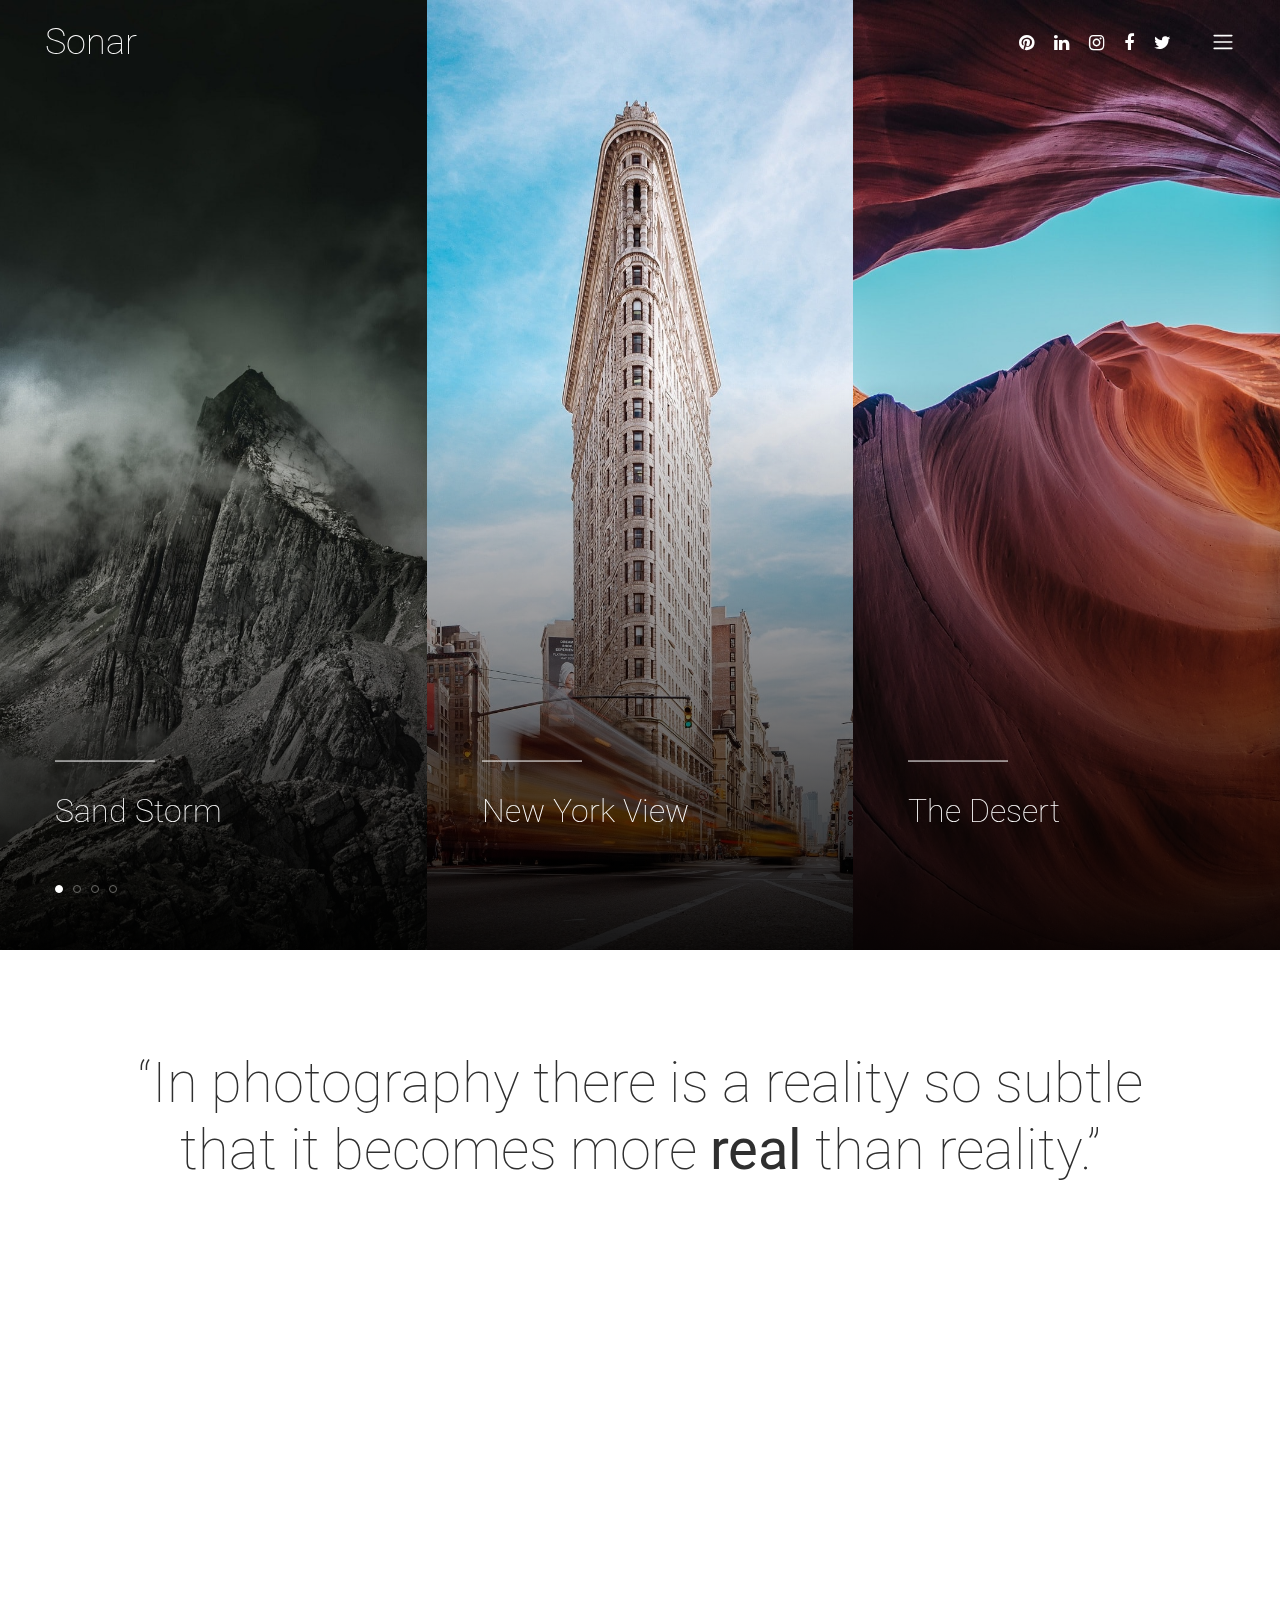
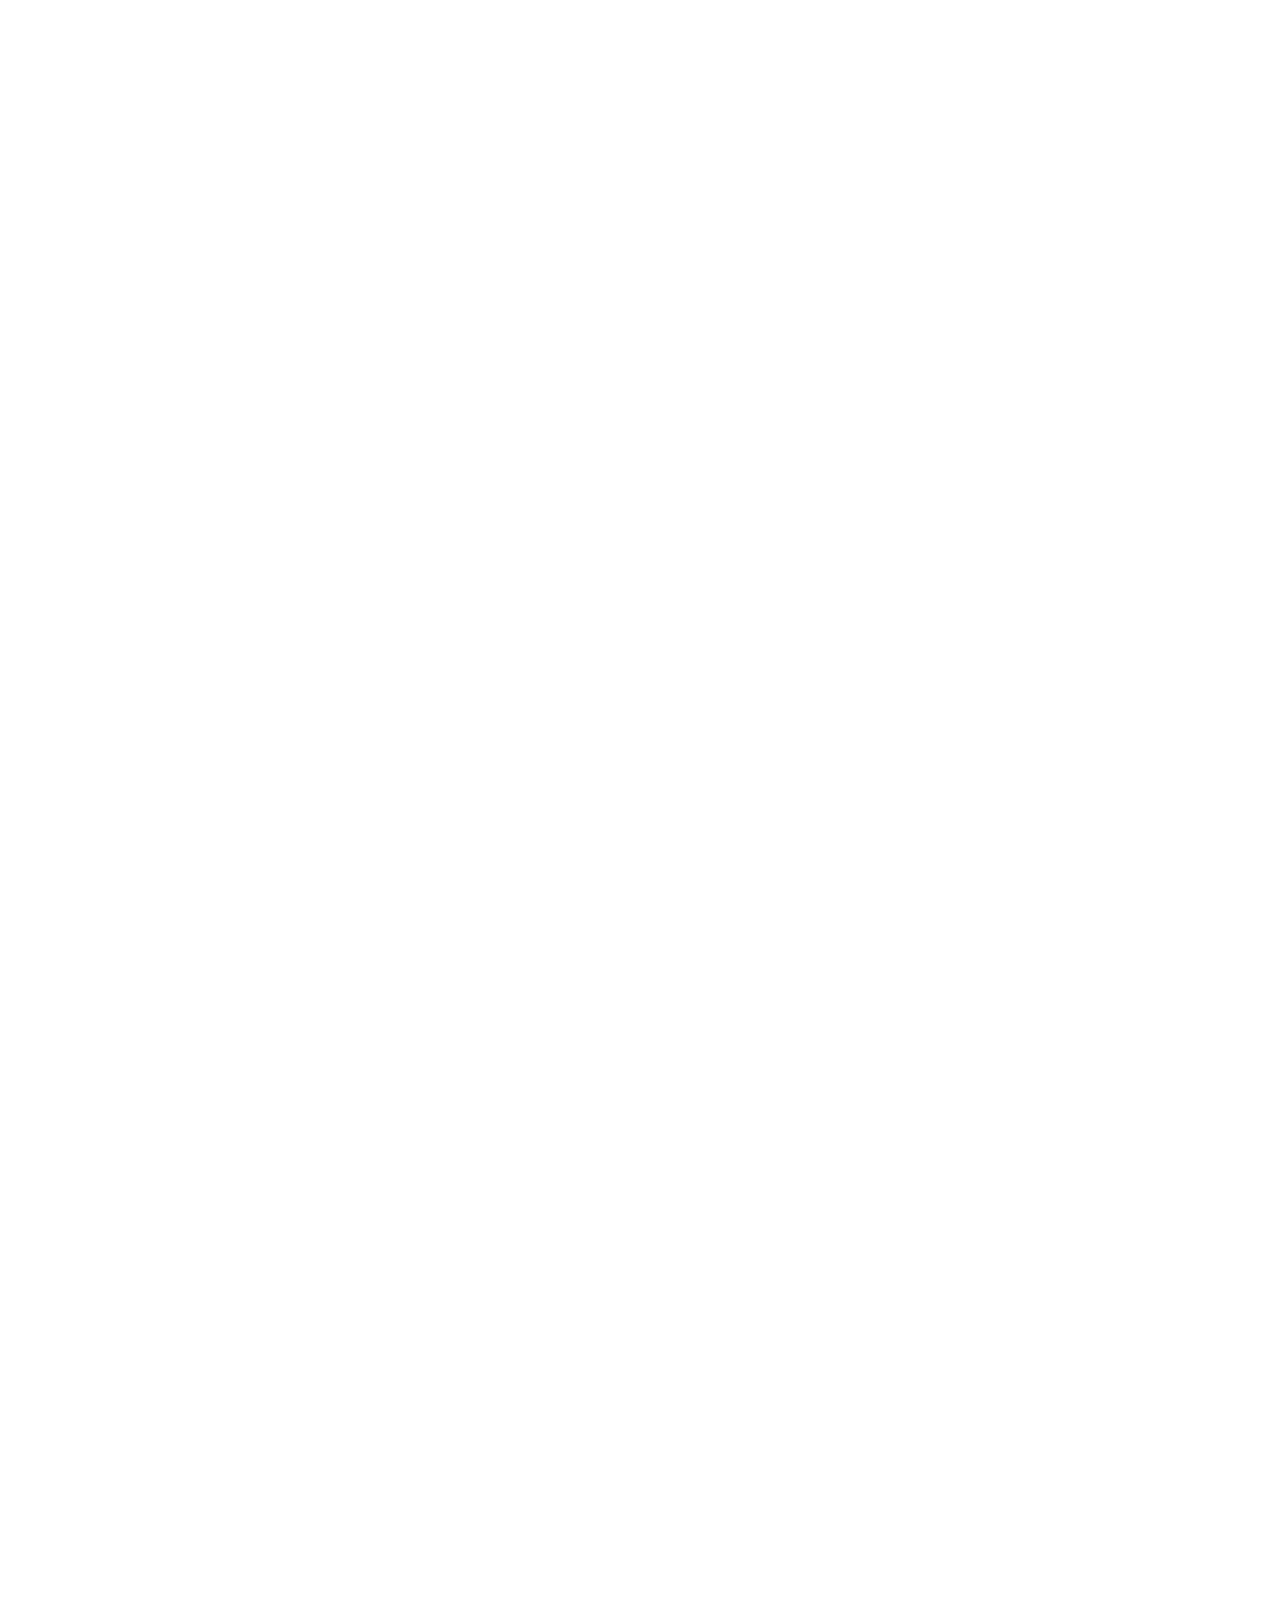
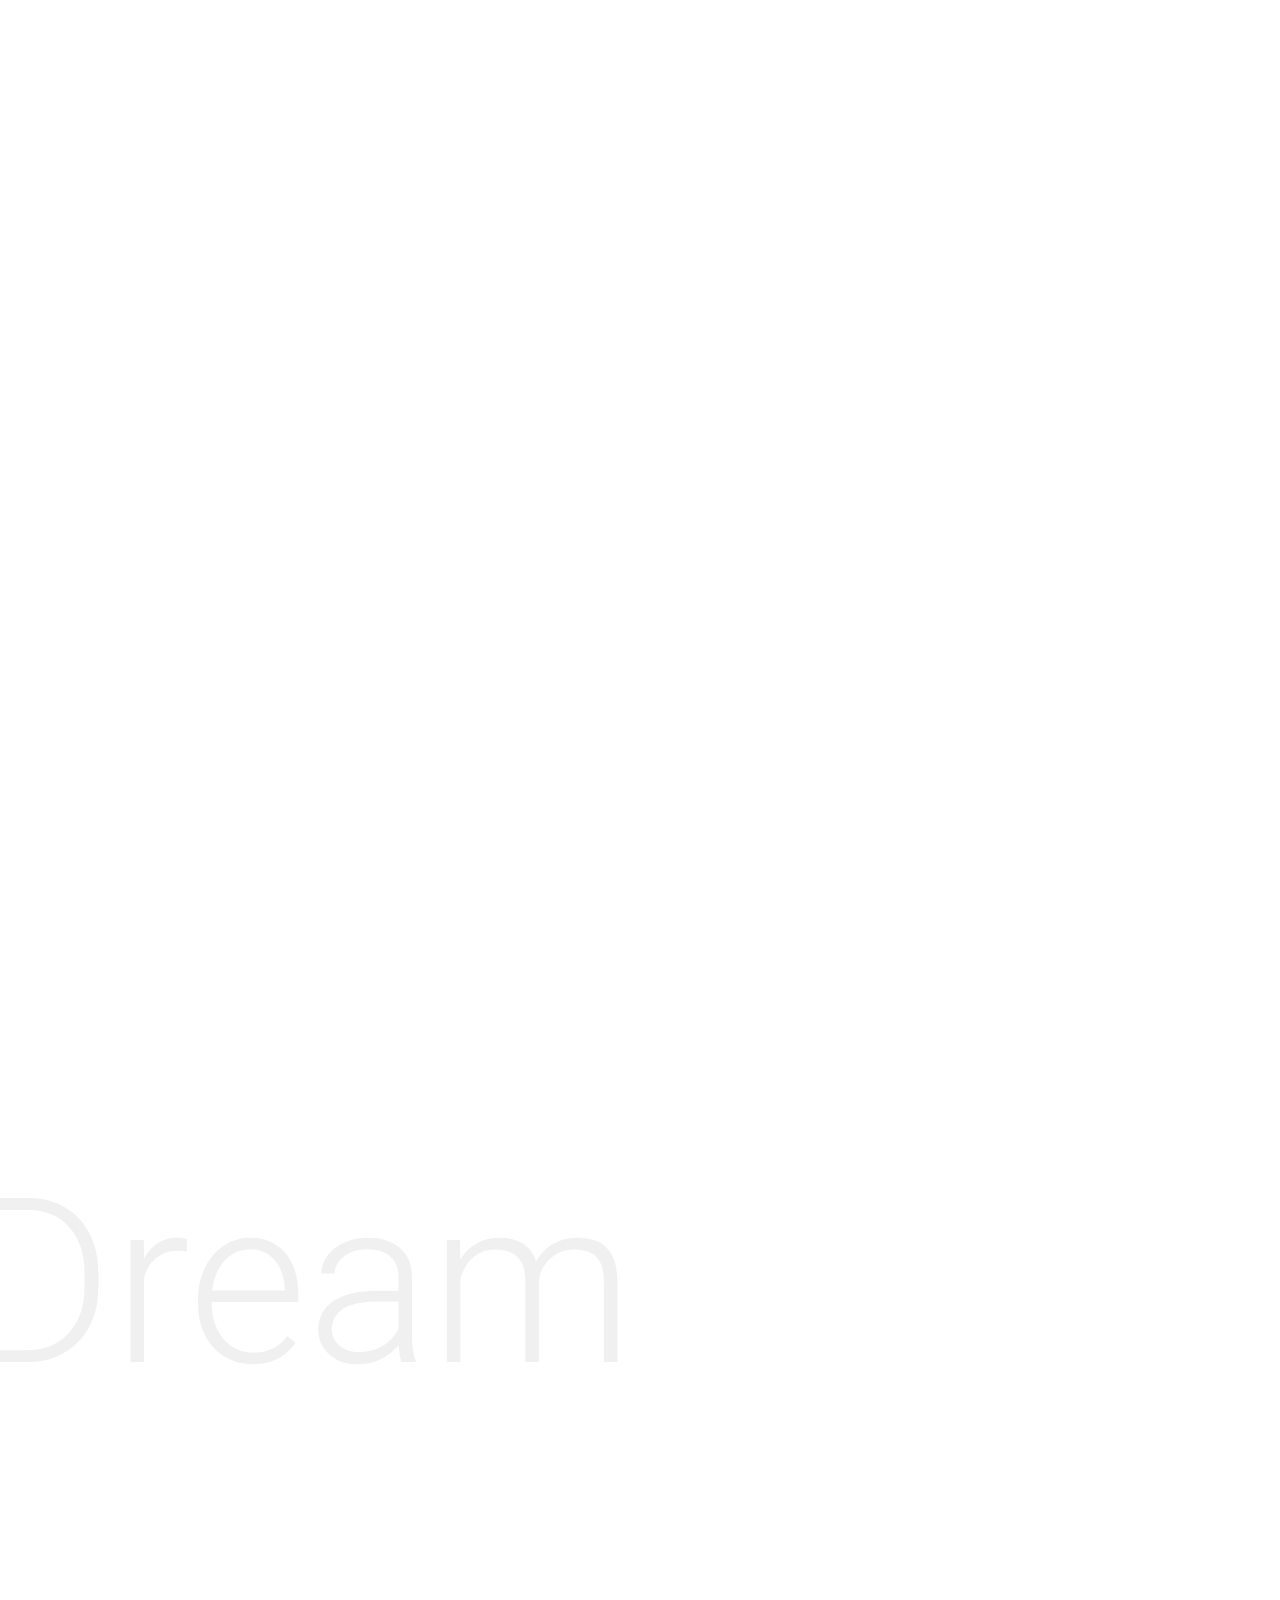
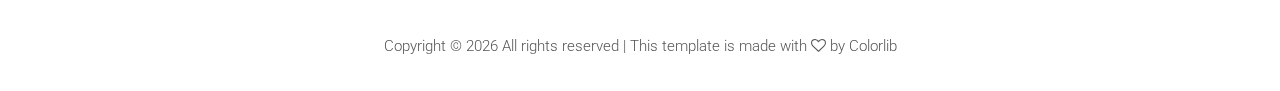
==== index.html @ e748f7b9 "test" ====
<!DOCTYPE html>
<html lang="en">
  <head>
    <meta charset="UTF-8" />
    <meta name="description" content="" />
    <meta http-equiv="X-UA-Compatible" content="IE=edge" />
    <meta
      name="viewport"
      content="width=device-width, initial-scale=1, shrink-to-fit=no"
    />
    <!-- The above 4 meta tags *must* come first in the head; any other head content must come *after* these tags -->

    <!-- Title  -->
    <title>Template</title>

    <!-- Favicon  -->
    <link rel="icon" href="img/core-img/favicon.ico" />

    <!-- Style CSS -->
    <link rel="stylesheet" href="style.css" />
  </head>

  <body>
    <!-- Preloader Start -->
    <div id="preloader">
      <div class="preload-content">
        <div id="sonar-load"></div>
      </div>
    </div>
    <!-- Preloader End -->

    <!-- Grids -->
    <div class="grids d-flex justify-content-between">
      <div class="grid1"></div>
      <div class="grid2"></div>
      <div class="grid3"></div>
      <div class="grid4"></div>
      <div class="grid5"></div>
      <div class="grid6"></div>
      <div class="grid7"></div>
      <div class="grid8"></div>
      <div class="grid9"></div>
    </div>

    <!-- ***** Main Menu Area Start ***** -->
    <div class="mainMenu d-flex align-items-center justify-content-between">
      <!-- Close Icon -->
      <div class="closeIcon">
        <i class="ti-close" aria-hidden="true"></i>
      </div>
      <!-- Logo Area -->
      <div class="logo-area">
        <a href="index.html">Sonar</a>
      </div>
      <!-- Nav -->
      <div class="sonarNav wow fadeInUp" data-wow-delay="1s">
        <nav>
          <ul>
            <li class="nav-item active">
              <a class="nav-link" href="index.html">Home</a>
            </li>
            <li class="nav-item">
              <a class="nav-link" href="about-me.html">About Me</a>
            </li>
            <li class="nav-item">
              <a class="nav-link" href="services.html">Services</a>
            </li>
            <li class="nav-item">
              <a class="nav-link" href="portfolio.html">Portfolio</a>
            </li>
            <li class="nav-item">
              <a class="nav-link" href="blog.html">Blog</a>
            </li>
            <li class="nav-item">
              <a class="nav-link" href="contact.html">Contact</a>
            </li>
            <li class="nav-item">
              <a class="nav-link" href="elements.html">Elements</a>
            </li>
          </ul>
        </nav>
      </div>
      <!-- Copwrite Text -->
      <div class="copywrite-text">
        <p>
          <!-- Link back to Colorlib can't be removed. Template is licensed under CC BY 3.0. -->
          Copyright &copy;
          <script>
            document.write(new Date().getFullYear());
          </script>
          All rights reserved | This template is made with
          <i class="fa fa-heart-o" aria-hidden="true"></i> by
          <a href="https://colorlib.com" target="_blank">Colorlib</a>
          <!-- Link back to Colorlib can't be removed. Template is licensed under CC BY 3.0. -->
        </p>
      </div>
    </div>
    <!-- ***** Main Menu Area End ***** -->

    <!-- ***** Header Area Start ***** -->
    <header class="header-area">
      <div class="container-fluid">
        <div class="row">
          <div class="col-12">
            <div class="menu-area d-flex justify-content-between">
              <!-- Logo Area  -->
              <div class="logo-area">
                <a href="index.html">Sonar</a>
              </div>

              <div class="menu-content-area d-flex align-items-center">
                <!-- Header Social Area -->
                <div class="header-social-area d-flex align-items-center">
                  <a
                    href="#"
                    data-toggle="tooltip"
                    data-placement="bottom"
                    title="Pinterest"
                    ><i class="fa fa-pinterest" aria-hidden="true"></i
                  ></a>
                  <a
                    href="#"
                    data-toggle="tooltip"
                    data-placement="bottom"
                    title="Linkedin"
                    ><i class="fa fa-linkedin" aria-hidden="true"></i
                  ></a>
                  <a
                    href="#"
                    data-toggle="tooltip"
                    data-placement="bottom"
                    title="Instagram"
                    ><i class="fa fa-instagram" aria-hidden="true"></i
                  ></a>
                  <a
                    href="#"
                    data-toggle="tooltip"
                    data-placement="bottom"
                    title="Facebook"
                    ><i class="fa fa-facebook" aria-hidden="true"></i
                  ></a>
                  <a
                    href="#"
                    data-toggle="tooltip"
                    data-placement="bottom"
                    title="Twitter"
                    ><i class="fa fa-twitter" aria-hidden="true"></i
                  ></a>
                </div>
                <!-- Menu Icon -->
                <span class="navbar-toggler-icon" id="menuIcon"></span>
              </div>
            </div>
          </div>
        </div>
      </div>
    </header>
    <!-- ***** Header Area End ***** -->

    <!-- ***** Hero Area Start ***** -->
    <section class="hero-area">
      <div class="hero-slides owl-carousel">
        <!-- Single Hero Slide -->
        <div
          class="single-hero-slide bg-img slide-background-overlay"
          style="background-image: url(img/bg-img/slide1.jpg)"
        >
          <div class="container h-100">
            <div class="row h-100 align-items-end">
              <div class="col-12">
                <div class="hero-slides-content">
                  <div class="line"></div>
                  <h2>Sand Storm</h2>
                  <p>
                    Lorem ipsum dolor sit amet, consectetur adipiscing elit.
                    Praesent vel tortor facilisis, volutpat nulla placerat,
                    tincidunt mi. Nullam vel orci dui. Suspendisse sit amet
                    laoreet neque. Fusce sagittis suscipit sem.
                  </p>
                </div>
              </div>
            </div>
          </div>
        </div>
        <!-- Single Hero Slide -->
        <div
          class="single-hero-slide bg-img slide-background-overlay"
          style="background-image: url(img/bg-img/slide2.jpg)"
        >
          <div class="container h-100">
            <div class="row h-100 align-items-end">
              <div class="col-12">
                <div class="hero-slides-content">
                  <div class="line"></div>
                  <h2>New York View</h2>
                  <p>
                    Lorem ipsum dolor sit amet, consectetur adipiscing elit.
                    Praesent vel tortor facilisis, volutpat nulla placerat,
                    tincidunt mi. Nullam vel orci dui. Suspendisse sit amet
                    laoreet neque. Fusce sagittis suscipit sem.
                  </p>
                </div>
              </div>
            </div>
          </div>
        </div>
        <!-- Single Hero Slide -->
        <div
          class="single-hero-slide bg-img slide-background-overlay"
          style="background-image: url(img/bg-img/slide3.jpg)"
        >
          <div class="container h-100">
            <div class="row h-100 align-items-end">
              <div class="col-12">
                <div class="hero-slides-content">
                  <div class="line"></div>
                  <h2>The Desert</h2>
                  <p>
                    Lorem ipsum dolor sit amet, consectetur adipiscing elit.
                    Praesent vel tortor facilisis, volutpat nulla placerat,
                    tincidunt mi. Nullam vel orci dui. Suspendisse sit amet
                    laoreet neque. Fusce sagittis suscipit sem.
                  </p>
                </div>
              </div>
            </div>
          </div>
        </div>
        <!-- Single Hero Slide -->
        <div
          class="single-hero-slide bg-img slide-background-overlay"
          style="background-image: url(img/bg-img/slide4.jpg)"
        >
          <div class="container h-100">
            <div class="row h-100 align-items-end">
              <div class="col-12">
                <div class="hero-slides-content">
                  <div class="line"></div>
                  <h2>Mountains Hike</h2>
                  <p>
                    Lorem ipsum dolor sit amet, consectetur adipiscing elit.
                    Praesent vel tortor facilisis, volutpat nulla placerat,
                    tincidunt mi. Nullam vel orci dui. Suspendisse sit amet
                    laoreet neque. Fusce sagittis suscipit sem.
                  </p>
                </div>
              </div>
            </div>
          </div>
        </div>
        <!-- Single Hero Slide -->
        <div
          class="single-hero-slide bg-img slide-background-overlay"
          style="background-image: url(img/bg-img/slide1.jpg)"
        >
          <div class="container h-100">
            <div class="row h-100 align-items-end">
              <div class="col-12">
                <div class="hero-slides-content">
                  <div class="line"></div>
                  <h2>Sand Storm</h2>
                  <p>
                    Lorem ipsum dolor sit amet, consectetur adipiscing elit.
                    Praesent vel tortor facilisis, volutpat nulla placerat,
                    tincidunt mi. Nullam vel orci dui. Suspendisse sit amet
                    laoreet neque. Fusce sagittis suscipit sem.
                  </p>
                </div>
              </div>
            </div>
          </div>
        </div>
        <!-- Single Hero Slide -->
        <div
          class="single-hero-slide bg-img slide-background-overlay"
          style="background-image: url(img/bg-img/slide2.jpg)"
        >
          <div class="container h-100">
            <div class="row h-100 align-items-end">
              <div class="col-12">
                <div class="hero-slides-content">
                  <div class="line"></div>
                  <h2>New York View</h2>
                  <p>
                    Lorem ipsum dolor sit amet, consectetur adipiscing elit.
                    Praesent vel tortor facilisis, volutpat nulla placerat,
                    tincidunt mi. Nullam vel orci dui. Suspendisse sit amet
                    laoreet neque. Fusce sagittis suscipit sem.
                  </p>
                </div>
              </div>
            </div>
          </div>
        </div>
        <!-- Single Hero Slide -->
        <div
          class="single-hero-slide bg-img slide-background-overlay"
          style="background-image: url(img/bg-img/slide3.jpg)"
        >
          <div class="container h-100">
            <div class="row h-100 align-items-end">
              <div class="col-12">
                <div class="hero-slides-content">
                  <div class="line"></div>
                  <h2>The Desert</h2>
                  <p>
                    Lorem ipsum dolor sit amet, consectetur adipiscing elit.
                    Praesent vel tortor facilisis, volutpat nulla placerat,
                    tincidunt mi. Nullam vel orci dui. Suspendisse sit amet
                    laoreet neque. Fusce sagittis suscipit sem.
                  </p>
                </div>
              </div>
            </div>
          </div>
        </div>
        <!-- Single Hero Slide -->
        <div
          class="single-hero-slide bg-img slide-background-overlay"
          style="background-image: url(img/bg-img/slide4.jpg)"
        >
          <div class="container h-100">
            <div class="row h-100 align-items-end">
              <div class="col-12">
                <div class="hero-slides-content">
                  <div class="line"></div>
                  <h2>Mountains Hike</h2>
                  <p>
                    Lorem ipsum dolor sit amet, consectetur adipiscing elit.
                    Praesent vel tortor facilisis, volutpat nulla placerat,
                    tincidunt mi. Nullam vel orci dui. Suspendisse sit amet
                    laoreet neque. Fusce sagittis suscipit sem.
                  </p>
                </div>
              </div>
            </div>
          </div>
        </div>
        <!-- Single Hero Slide -->
        <div
          class="single-hero-slide bg-img slide-background-overlay"
          style="background-image: url(img/bg-img/slide1.jpg)"
        >
          <div class="container h-100">
            <div class="row h-100 align-items-end">
              <div class="col-12">
                <div class="hero-slides-content">
                  <div class="line"></div>
                  <h2>Sand Storm</h2>
                  <p>
                    Lorem ipsum dolor sit amet, consectetur adipiscing elit.
                    Praesent vel tortor facilisis, volutpat nulla placerat,
                    tincidunt mi. Nullam vel orci dui. Suspendisse sit amet
                    laoreet neque. Fusce sagittis suscipit sem.
                  </p>
                </div>
              </div>
            </div>
          </div>
        </div>
        <!-- Single Hero Slide -->
        <div
          class="single-hero-slide bg-img slide-background-overlay"
          style="background-image: url(img/bg-img/slide2.jpg)"
        >
          <div class="container h-100">
            <div class="row h-100 align-items-end">
              <div class="col-12">
                <div class="hero-slides-content">
                  <div class="line"></div>
                  <h2>New York View</h2>
                  <p>
                    Lorem ipsum dolor sit amet, consectetur adipiscing elit.
                    Praesent vel tortor facilisis, volutpat nulla placerat,
                    tincidunt mi. Nullam vel orci dui. Suspendisse sit amet
                    laoreet neque. Fusce sagittis suscipit sem.
                  </p>
                </div>
              </div>
            </div>
          </div>
        </div>
        <!-- Single Hero Slide -->
        <div
          class="single-hero-slide bg-img slide-background-overlay"
          style="background-image: url(img/bg-img/slide3.jpg)"
        >
          <div class="container h-100">
            <div class="row h-100 align-items-end">
              <div class="col-12">
                <div class="hero-slides-content">
                  <div class="line"></div>
                  <h2>The Desert</h2>
                  <p>
                    Lorem ipsum dolor sit amet, consectetur adipiscing elit.
                    Praesent vel tortor facilisis, volutpat nulla placerat,
                    tincidunt mi. Nullam vel orci dui. Suspendisse sit amet
                    laoreet neque. Fusce sagittis suscipit sem.
                  </p>
                </div>
              </div>
            </div>
          </div>
        </div>
        <!-- Single Hero Slide -->
        <div
          class="single-hero-slide bg-img slide-background-overlay"
          style="background-image: url(img/bg-img/slide4.jpg)"
        >
          <div class="container h-100">
            <div class="row h-100 align-items-end">
              <div class="col-12">
                <div class="hero-slides-content">
                  <div class="line"></div>
                  <h2>Mountains Hike</h2>
                  <p>
                    Lorem ipsum dolor sit amet, consectetur adipiscing elit.
                    Praesent vel tortor facilisis, volutpat nulla placerat,
                    tincidunt mi. Nullam vel orci dui. Suspendisse sit amet
                    laoreet neque. Fusce sagittis suscipit sem.
                  </p>
                </div>
              </div>
            </div>
          </div>
        </div>
      </div>
    </section>
    <!-- ***** Hero Area End ***** -->

    <!-- ***** Portfolio Area Start ***** -->
    <div class="portfolio-area section-padding-100">
      <div class="container">
        <div class="row">
          <div class="col-12">
            <div class="portfolio-title">
              <h2>
                “In photography there is a reality so subtle that it becomes
                more <span>real</span> than reality.”
              </h2>
            </div>
          </div>
        </div>

        <div class="row justify-content-between">
          <!-- Single Portfoio Area -->
          <div class="col-12 col-md-5">
            <div
              class="single-portfolio-item mt-100 portfolio-item-1 wow fadeIn"
            >
              <div class="backend-content">
                <img class="dots" src="img/core-img/dots.png" alt="" />
                <h2>Reality</h2>
              </div>
              <div class="portfolio-thumb">
                <img src="img/bg-img/p1.png" alt="" />
              </div>
              <div class="portfolio-meta">
                <p class="portfolio-date">Feb 02, 2018</p>
                <h2>Italy in the sunset</h2>
              </div>
            </div>
          </div>
          <!-- Single Portfoio Area -->
          <div class="col-12 col-md-6">
            <div
              class="single-portfolio-item mt-230 portfolio-item-2 wow fadeIn"
            >
              <div class="backend-content">
                <img class="dots" src="img/core-img/dots.png" alt="" />
              </div>
              <div class="portfolio-thumb">
                <img src="img/bg-img/p2.png" alt="" />
              </div>
              <div class="portfolio-meta">
                <p class="portfolio-date">Feb 02, 2018</p>
                <h2>Mountain Landscape</h2>
              </div>
            </div>
          </div>
        </div>

        <div class="row">
          <!-- Single Portfoio Area -->
          <div class="col-12 col-md-10">
            <div
              class="single-portfolio-item mt-100 portfolio-item-3 wow fadeIn"
            >
              <div class="backend-content">
                <img class="dots" src="img/core-img/dots.png" alt="" />
                <h2>Photography</h2>
              </div>
              <div class="portfolio-thumb">
                <img src="img/bg-img/p3.png" alt="" />
              </div>
              <div class="portfolio-meta">
                <p class="portfolio-date">Feb 02, 2018</p>
                <h2>Foggy sunset over the lake</h2>
              </div>
            </div>
          </div>
        </div>

        <div class="row justify-content-end">
          <!-- Single Portfoio Area -->
          <div class="col-12 col-md-6">
            <div class="single-portfolio-item portfolio-item-4 wow fadeIn">
              <div class="backend-content">
                <img class="dots" src="img/core-img/dots.png" alt="" />
              </div>
              <div class="portfolio-thumb">
                <img src="img/bg-img/p2.png" alt="" />
              </div>
              <div class="portfolio-meta">
                <p class="portfolio-date">Feb 02, 2018</p>
                <h2>Clouds on mountain top</h2>
              </div>
            </div>
          </div>
        </div>

        <div class="row">
          <!-- Single Portfoio Area -->
          <div class="col-12 col-md-5">
            <div class="single-portfolio-item portfolio-item-5 wow fadeIn">
              <div class="backend-content">
                <img class="dots" src="img/core-img/dots.png" alt="" />
                <h2>Hope</h2>
              </div>
              <div class="portfolio-thumb">
                <img src="img/bg-img/p5.png" alt="" />
              </div>
              <div class="portfolio-meta">
                <p class="portfolio-date">Feb 02, 2018</p>
                <h2>Over the canion</h2>
              </div>
            </div>
          </div>
        </div>

        <div class="row justify-content-center">
          <!-- Single Portfoio Area -->
          <div class="col-12 col-md-4">
            <div class="single-portfolio-item portfolio-item-6 wow fadeIn">
              <div class="portfolio-thumb">
                <img src="img/bg-img/p6.png" alt="" />
              </div>
              <div class="portfolio-meta">
                <p class="portfolio-date">Feb 02, 2018</p>
                <h2>Mirror lake</h2>
              </div>
            </div>
          </div>
        </div>

        <div class="row justify-content-end">
          <!-- Single Portfoio Area -->
          <div class="col-12 col-md-4">
            <div class="single-portfolio-item portfolio-item-7 wow fadeIn">
              <div class="backend-content">
                <img class="dots" src="img/core-img/dots.png" alt="" />
                <h2>Future</h2>
              </div>
              <div class="portfolio-thumb">
                <img src="img/bg-img/p7.png" alt="" />
              </div>
              <div class="portfolio-meta">
                <p class="portfolio-date">Feb 02, 2018</p>
                <h2>Mirror lake</h2>
              </div>
            </div>
          </div>
        </div>
      </div>
    </div>
    <!-- ***** Portfolio Area End ***** -->

    <!-- ***** Call to Action Area Start ***** -->
    <div class="sonar-call-to-action-area section-padding-0-100">
      <div class="backEnd-content">
        <h2>Dream</h2>
      </div>
      <div class="container">
        <div class="row">
          <div class="col-12">
            <div
              class="call-to-action-content wow fadeInUp"
              data-wow-delay="0.5s"
            >
              <h2>I am an experienced photographer</h2>
              <h5>Let’s talk</h5>
              <a href="#" class="btn sonar-btn mt-100">contact me</a>
            </div>
          </div>
        </div>
      </div>
    </div>
    <!-- ***** Call to Action Area End ***** -->

    <!-- ***** Footer Area Start ***** -->
    <footer class="footer-area">
      <div class="container">
        <div class="row">
          <div class="col-12">
            <!-- Copywrite Text -->
            <div class="copywrite-text">
              <p>
                <!-- Link back to Colorlib can't be removed. Template is licensed under CC BY 3.0. -->
                Copyright &copy;
                <script>
                  document.write(new Date().getFullYear());
                </script>
                All rights reserved | This template is made with
                <i class="fa fa-heart-o" aria-hidden="true"></i> by
                <a href="https://colorlib.com" target="_blank">Colorlib</a>
                <!-- Link back to Colorlib can't be removed. Template is licensed under CC BY 3.0. -->
              </p>
            </div>
          </div>
        </div>
      </div>
    </footer>
    <!-- ***** Footer Area End ***** -->

    <!-- jQuery (Necessary for All JavaScript Plugins) -->
    <script src="js/jquery/jquery-2.2.4.min.js"></script>
    <!-- Popper js -->
    <script src="js/popper.min.js"></script>
    <!-- Bootstrap js -->
    <script src="js/bootstrap.min.js"></script>
    <!-- Plugins js -->
    <script src="js/plugins.js"></script>
    <!-- Active js -->
    <script src="js/active.js"></script>
  </body>
</html>
---- style.css ----
/* [ -- Master Stylesheet -- ] */
/* ----------------------------------------------------------
:: Template Name: Sonar - Photography Template
:: Author: Colorlib
:: Author URL: https://colorlib.com
:: Version: 1.0
:: Created: March 09, 2018
:: Last Updated: March 09, 2018
---------------------------------------------------------- */
/* Variables */
/* mixin */
/* :: Import Fonts */
@import url("https://fonts.googleapis.com/css?family=Roboto:100,300,400,500,700");
/* :: Import All CSS */
@import url(css/bootstrap.min.css);
@import url(css/animate.css);
@import url(css/owl.carousel.css);
@import url(css/magnific-popup.css);
@import url(css/font-awesome.min.css);
@import url(css/themify-icons.css);
/* :: Base CSS */
* {
  margin: 0;
  padding: 0; }

body {
  font-family: "Roboto", sans-serif; }

h1,
h2,
h3,
h4,
h5,
h6 {
  color: #2f2f2f;
  font-weight: 300; }

p {
  color: #565656;
  font-size: 15px;
  line-height: 2;
  font-weight: 100; }

a {
  -webkit-transition-duration: 500ms;
  transition-duration: 500ms;
  text-decoration: none;
  outline: none;
  font-size: 14px;
  font-weight: 700; }
  a:hover, a:focus {
    -webkit-transition-duration: 500ms;
    transition-duration: 500ms;
    text-decoration: none;
    outline: none;
    font-size: 12px;
    font-weight: 400; }

#preloader {
  display: -webkit-box;
  display: -ms-flexbox;
  display: flex;
  -webkit-box-align: center;
  -ms-flex-align: center;
  -ms-grid-row-align: center;
  align-items: center;
  -webkit-box-pack: center;
  -ms-flex-pack: center;
  justify-content: center;
  background-color: #232323;
  position: fixed;
  width: 100%;
  height: 100%;
  z-index: 1000000; }

#sonar-load {
  width: 70px;
  height: 70px;
  border-radius: 50%;
  border: 3px;
  border-style: solid;
  border-color: transparent;
  border-top-color: #f8f5f5;
  -webkit-animation: sonar 2400ms linear infinite;
  animation: sonar 2400ms linear infinite;
  z-index: 999; }
  #sonar-load:before {
    content: "";
    position: absolute;
    top: 7.5px;
    left: 7.5px;
    right: 7.5px;
    bottom: 7.5px;
    border-radius: 50%;
    border: 3px;
    border-style: solid;
    border-color: transparent;
    border-top-color: #f8f5f5;
    -webkit-animation: sonar 2700ms linear infinite;
    animation: sonar 2700ms linear infinite; }
  #sonar-load:after {
    content: "";
    position: absolute;
    top: 20px;
    left: 20px;
    right: 20px;
    bottom: 20px;
    border-radius: 50%;
    border: 3px;
    border-style: solid;
    border-color: transparent;
    border-top-color: #f8f5f5;
    -webkit-animation: sonar 1800ms linear infinite;
    animation: sonar 1800ms linear infinite; }

@-webkit-keyframes sonar {
  0% {
    -webkit-transform: rotate(0deg);
    transform: rotate(0deg); }
  100% {
    -webkit-transform: rotate(360deg);
    transform: rotate(360deg); } }
@keyframes sonar {
  0% {
    -webkit-transform: rotate(0deg);
    transform: rotate(0deg); }
  100% {
    -webkit-transform: rotate(360deg);
    transform: rotate(360deg); } }
ul,
ol {
  margin: 0; }
  ul li,
  ol li {
    list-style: none; }

img {
  height: auto;
  max-width: 100%; }

.sonar-table {
  display: table;
  z-index: 9;
  position: absolute;
  width: 100%;
  height: 100%;
  margin: 0; }

.sonar-table-cell {
  display: table-cell;
  vertical-align: middle; }

.mt-15 {
  margin-top: 15px; }

.mt-30 {
  margin-top: 30px; }

.mt-50 {
  margin-top: 50px; }

.mt-70 {
  margin-top: 70px; }

.mt-100 {
  margin-top: 100px; }

.mb-15 {
  margin-bottom: 15px; }

.mb-30 {
  margin-bottom: 30px; }

.mb-50 {
  margin-bottom: 50px; }

.ml-15 {
  margin-left: 15px; }

.ml-30 {
  margin-left: 30px; }

.mr-15 {
  margin-right: 15px; }

.mr-30 {
  margin-right: 30px; }

.mb-70 {
  margin-bottom: 70px; }

.mb-100 {
  margin-bottom: 100px; }

.mt-230 {
  margin-top: 230px; }
  @media only screen and (max-width: 767px) {
    .mt-230 {
      margin-top: 100px; } }

.bg-img {
  background-position: center center;
  background-size: cover;
  background-repeat: no-repeat; }

.bg-transparent {
  background-color: transparent; }

.font-bold {
  font-weight: 700; }

.font-light {
  font-weight: 300; }

.height-500 {
  height: 500px !important; }

.height-600 {
  height: 600px !important; }

.height-700 {
  height: 700px !important; }

.height-800 {
  height: 800px !important; }

.mfp-wrap {
  z-index: 100000; }

.mfp-image-holder .mfp-close,
.mfp-iframe-holder .mfp-close {
  color: #ffffff;
  right: -30px;
  padding-right: 0;
  width: 30px;
  height: 30px;
  line-height: 25px;
  text-align: center;
  border: 2px solid #ffffff;
  border-radius: 50%;
  top: 10px; }

#scrollUp {
  background-color: #232323;
  border-radius: 50%;
  bottom: 60px;
  right: 60px;
  box-shadow: 0 2px 6px 0 rgba(0, 0, 0, 0.3);
  color: #ffffff;
  font-size: 30px;
  height: 70px;
  text-align: center;
  width: 70px;
  line-height: 66px;
  -webkit-transition-duration: 500ms;
  transition-duration: 500ms; }
  #scrollUp:hover {
    background-color: #192a56; }
  @media only screen and (min-width: 768px) and (max-width: 991px) {
    #scrollUp {
      bottom: 30px;
      right: 30px;
      height: 50px;
      width: 50px;
      line-height: 46px; } }
  @media only screen and (max-width: 767px) {
    #scrollUp {
      bottom: 30px;
      right: 30px;
      height: 50px;
      width: 50px;
      line-height: 46px; } }

.section-padding-100 {
  padding: 100px 0; }

.section-padding-50 {
  padding: 50px 0; }

.section-padding-50-0 {
  padding: 50px 0 0 0; }

.section-padding-100-70 {
  padding: 100px 0 70px; }

.section-padding-100-50 {
  padding: 100px 0 50px; }

.section-padding-100-0 {
  padding: 100px 0 0; }

.section-padding-0-100 {
  padding: 0 0 100px; }

.section-padding-100-20 {
  padding: 100px 0 20px 0; }

.bg-gray {
  background-color: #f8f5f5; }

.nicescroll-rails {
  z-index: 999999 !important; }

.section-heading {
  text-align: center;
  margin-bottom: 80px;
  position: relative;
  z-index: 1; }
  .section-heading .line {
    width: 100px;
    height: 1px;
    background-color: #232323;
    margin-bottom: 30px;
    display: block; }
  .section-heading h2 {
    font-size: 48px;
    margin-bottom: 0;
    font-weight: 100;
    line-height: 1.5; }
    .section-heading h2 span {
      font-weight: 400; }
    @media only screen and (min-width: 768px) and (max-width: 991px) {
      .section-heading h2 {
        font-size: 36px; } }
    @media only screen and (max-width: 767px) {
      .section-heading h2 {
        font-size: 30px; } }

.sonar-btn {
  position: relative;
  z-index: 1;
  min-width: 180px;
  height: 66px;
  border: 1px solid;
  border-color: #2f2f2f;
  text-transform: uppercase;
  color: #2f2f2f;
  font-size: 12px;
  letter-spacing: 1px;
  border-radius: 0;
  line-height: 64px;
  padding: 0;
  background-color: #ffffff; }
  .sonar-btn:hover, .sonar-btn:focus {
    background-color: #2f2f2f;
    font-size: 12px;
    color: #ffffff; }
  .sonar-btn.white-btn {
    border-color: #ffffff;
    color: #ffffff;
    background-color: transparent; }
    .sonar-btn.white-btn:hover, .sonar-btn.white-btn:focus {
      background-color: #ffffff;
      color: #2f2f2f; }
  .sonar-btn.btn-2 {
    background-color: #2f2f2f;
    font-size: 12px;
    color: #ffffff; }
  .sonar-btn.btn-3 {
    background-color: #232323;
    color: #ffffff; }
    .sonar-btn.btn-3::before {
      position: absolute;
      width: 100%;
      height: 100%;
      background-color: transparent;
      border: 1px solid;
      border-color: #232323;
      right: -6px;
      bottom: -6px;
      content: '';
      z-index: -100; }
    .sonar-btn.btn-3:hover, .sonar-btn.btn-3:focus {
      background-color: #232323;
      color: #ffffff; }

.bg-overlay {
  position: relative;
  z-index: 1; }
  .bg-overlay::after {
    position: absolute;
    z-index: -1;
    top: 0;
    left: 0;
    width: 100%;
    height: 100%;
    background-color: #2f2f2f;
    opacity: 0.85;
    content: ''; }

.bg-overlay-black {
  position: relative;
  z-index: 1; }
  .bg-overlay-black::after {
    position: absolute;
    z-index: 1;
    top: 0;
    left: 0;
    width: 100%;
    height: 100%;
    background-color: #000;
    opacity: 0.85;
    content: ''; }

.bg-overlay-white {
  position: relative;
  z-index: 1; }
  .bg-overlay-white::after {
    position: absolute;
    z-index: -2;
    top: 0;
    left: 0;
    width: 100%;
    height: 100%;
    background-color: rgba(230, 241, 255, 0.5);
    content: ''; }

.slide-background-overlay {
  position: relative;
  z-index: 1;
  bottom: 0;
  left: 0;
  width: 100%;
  height: 60%; }
  .slide-background-overlay::after {
    content: '';
    position: absolute;
    height: 60%;
    width: 100%;
    z-index: -1;
    bottom: 0;
    left: 0;
    background: rgba(0, 0, 0, 0.9);
    background: -webkit-linear-gradient(bottom, rgba(0, 0, 0, 0.9) 0%, rgba(0, 0, 0, 0.1) 90%, rgba(0, 0, 0, 0) 100%);
    background: linear-gradient(to top, rgba(0, 0, 0, 0.9) 0%, rgba(0, 0, 0, 0.1) 90%, rgba(0, 0, 0, 0) 100%); }

.grids {
  position: fixed;
  width: 100%;
  height: 100%;
  z-index: -1; }
  .grids div {
    width: 1px;
    height: 100%;
    background-color: #e0e3e4; }
    .grids div:nth-child(5) {
      background-color: #bababa; }
    .grids div:first-child, .grids div:last-child {
      background-color: transparent; }

/* :: Header Area CSS */
.header-area {
  position: fixed;
  z-index: 995;
  top: 0;
  left: 0;
  width: 100%;
  height: auto;
  -webkit-transition-duration: 500ms;
  transition-duration: 500ms;
  background-color: transparent;
  padding: 15px 30px; }
  .header-area .logo-area a {
    color: #ffffff;
    font-size: 36px;
    font-weight: 100; }
    @media only screen and (max-width: 767px) {
      .header-area .logo-area a {
        font-size: 24px; } }
  .header-area .menu-content-area .header-social-area {
    margin-right: 30px; }
    .header-area .menu-content-area .header-social-area a {
      font-size: 18px;
      padding: 0 10px;
      color: #ffffff; }
      @media only screen and (max-width: 767px) {
        .header-area .menu-content-area .header-social-area a {
          padding: 0 5px;
          font-size: 14px; } }
    @media only screen and (max-width: 767px) {
      .header-area .menu-content-area .header-social-area {
        margin-right: 15px; } }
  .header-area.sticky {
    background-color: #232323; }
  @media only screen and (max-width: 767px) {
    .header-area {
      padding: 10px 0; } }

.navbar-toggler-icon {
  background-image: url("data:image/svg+xml;charset=utf8,%3Csvg viewBox='0 0 30 30' xmlns='http://www.w3.org/2000/svg'%3E%3Cpath stroke='rgba(255, 255, 255, 1)' stroke-width='2' stroke-linecap='round' stroke-miterlimit='10' d='M4 7h22M4 15h22M4 23h22'/%3E%3C/svg%3E");
  cursor: pointer; }

.mainMenu {
  position: fixed;
  width: 480px;
  height: 100%;
  top: 0;
  right: -500px;
  background-color: #232323;
  z-index: 99999;
  text-align: center;
  -webkit-box-orient: vertical;
  -webkit-box-direction: normal;
  -ms-flex-direction: column;
  flex-direction: column;
  padding: 50px 15px;
  -webkit-transition-duration: 800ms;
  transition-duration: 800ms;
  box-shadow: 0 0 40px rgba(0, 0, 0, 0.2); }
  .mainMenu .closeIcon {
    position: absolute;
    right: 50px;
    top: 50px;
    z-index: 9;
    color: #ffffff;
    font-size: 20px;
    cursor: pointer;
    -webkit-transition-duration: 750ms;
    transition-duration: 750ms; }
    .mainMenu .closeIcon:hover {
      -webkit-transform: rotate(180deg);
      transform: rotate(180deg); }
    @media only screen and (max-width: 767px) {
      .mainMenu .closeIcon {
        right: 30px;
        top: 30px; } }
  .mainMenu .logo-area a {
    color: #ffffff;
    font-size: 30px;
    display: block;
    font-weight: 100; }
    @media only screen and (max-width: 767px) {
      .mainMenu .logo-area a {
        font-size: 24px; } }
  .mainMenu .copywrite-text p {
    margin-bottom: 0;
    color: #ffffff; }
    @media only screen and (max-width: 767px) {
      .mainMenu .copywrite-text p {
        font-size: 14px; } }
  .mainMenu .copywrite-text a {
    font-weight: 100;
    color: #ffffff; }
    .mainMenu .copywrite-text a:hover, .mainMenu .copywrite-text a:focus {
      font-size: 14px; }
  .mainMenu .nav-link {
    color: #ffffff;
    font-size: 18px;
    position: relative;
    z-index: 1;
    font-weight: 300;
    padding: 12px 15px; }
    @media only screen and (max-width: 767px) {
      .mainMenu .nav-link {
        font-size: 14px;
        padding: 10px; } }
    .mainMenu .nav-link::after {
      content: '';
      bottom: 0;
      width: 30px;
      height: 1px;
      background-color: rgba(255, 255, 255, 0.5);
      left: 50%;
      -webkit-transform: translateX(-50%);
      transform: translateX(-50%);
      position: absolute;
      z-index: 5;
      -webkit-transition-duration: 500ms;
      transition-duration: 500ms; }
    .mainMenu .nav-link:hover::after, .mainMenu .nav-link:focus::after {
      width: 70px;
      background-color: white; }
  @media only screen and (min-width: 992px) and (max-width: 1199px) {
    .mainMenu {
      padding: 30px 15px; } }
  @media only screen and (min-width: 768px) and (max-width: 991px) {
    .mainMenu {
      padding: 30px 15px; } }
  @media only screen and (max-width: 767px) {
    .mainMenu {
      padding: 15px;
      width: 300px; } }

/* :: Menu Open CSS */
.menu-open .mainMenu {
  right: 0; }

/* :: Hero Slides Area CSS */
.hero-slides .single-hero-slide {
  height: 950px;
  position: relative;
  z-index: 1;
  padding: 0 40px 100px;
  -webkit-transition-duration: 800ms;
  transition-duration: 800ms;
  overflow: visible;
  cursor: pointer; }
  .hero-slides .single-hero-slide .hero-slides-content {
    position: relative;
    z-index: 1;
    -webkit-transform: translateY(75%);
    transform: translateY(75%);
    -webkit-transition-duration: 800ms;
    transition-duration: 800ms;
    bottom: 0; }
    .hero-slides .single-hero-slide .hero-slides-content .line {
      width: 100px;
      height: 1px;
      background-color: #ffffff;
      margin-bottom: 30px;
      display: block; }
    .hero-slides .single-hero-slide .hero-slides-content h2 {
      color: #ffffff;
      font-weight: 100; }
    .hero-slides .single-hero-slide .hero-slides-content p {
      color: #ffffff;
      margin-bottom: 0;
      -webkit-transition-duration: 500ms;
      transition-duration: 500ms;
      margin-top: 140px; }
  .hero-slides .single-hero-slide:hover .hero-slides-content {
    -webkit-transform: translateY(0%);
    transform: translateY(0%); }
  .hero-slides .single-hero-slide:hover p {
    margin-top: 40px; }
  @media only screen and (min-width: 992px) and (max-width: 1199px) {
    .hero-slides .single-hero-slide {
      height: 800px; } }
  @media only screen and (min-width: 768px) and (max-width: 991px) {
    .hero-slides .single-hero-slide {
      height: 700px; } }
  @media only screen and (max-width: 767px) {
    .hero-slides .single-hero-slide {
      height: 550px; } }
.hero-slides .owl-dots {
  position: absolute;
  left: 50px;
  bottom: 50px; }
  .hero-slides .owl-dots .owl-dot {
    width: 8px;
    height: 8px;
    border: 1px solid #6a6a67;
    margin: 0 5px;
    border-radius: 50%;
    display: inline-block; }
    .hero-slides .owl-dots .owl-dot.active {
      border: 1px solid #ffffff;
      background-color: #ffffff; }

/* :: Portfolio Area CSS */
.portfolio-area {
  overflow-x: hidden; }
  .portfolio-area .portfolio-title h2 {
    font-size: 56px;
    text-align: center;
    font-weight: 100; }
    .portfolio-area .portfolio-title h2 span {
      font-weight: 400; }
    @media only screen and (min-width: 768px) and (max-width: 991px) {
      .portfolio-area .portfolio-title h2 {
        font-size: 36px; } }
    @media only screen and (max-width: 767px) {
      .portfolio-area .portfolio-title h2 {
        font-size: 30px; } }

.single-portfolio-item {
  position: relative;
  z-index: 1; }
  .single-portfolio-item .backend-content .dots {
    position: absolute;
    z-index: -1;
    top: -100px;
    left: -150px; }
  .single-portfolio-item .backend-content h2 {
    position: absolute;
    font-size: 230px;
    color: #f0f0f0;
    z-index: -10;
    top: -170px;
    right: 40%; }
    @media only screen and (min-width: 992px) and (max-width: 1199px) {
      .single-portfolio-item .backend-content h2 {
        font-size: 170px;
        top: -120px; } }
    @media only screen and (min-width: 768px) and (max-width: 991px) {
      .single-portfolio-item .backend-content h2 {
        font-size: 80px;
        top: -50px; } }
    @media only screen and (max-width: 767px) {
      .single-portfolio-item .backend-content h2 {
        font-size: 80px;
        top: -50px; } }
  .single-portfolio-item .portfolio-meta {
    padding-top: 30px; }
    .single-portfolio-item .portfolio-meta p {
      font-weight: 500;
      font-size: 14px;
      margin-bottom: 5px; }
    .single-portfolio-item .portfolio-meta h2 {
      font-size: 30px; }
      @media only screen and (max-width: 767px) {
        .single-portfolio-item .portfolio-meta h2 {
          font-size: 24px; } }
  .single-portfolio-item.portfolio-item-2 .backend-content .dots {
    position: absolute;
    z-index: -1;
    top: 0;
    left: auto;
    right: -150px; }
  .single-portfolio-item.portfolio-item-3 .backend-content .dots {
    top: 0;
    left: -200px;
    right: auto;
    -webkit-transform: rotate(90deg);
    transform: rotate(90deg); }
  .single-portfolio-item.portfolio-item-3 .backend-content h2 {
    top: -180px;
    left: 30%;
    right: auto; }
    @media only screen and (min-width: 992px) and (max-width: 1199px) {
      .single-portfolio-item.portfolio-item-3 .backend-content h2 {
        top: -130px; } }
    @media only screen and (min-width: 768px) and (max-width: 991px) {
      .single-portfolio-item.portfolio-item-3 .backend-content h2 {
        top: -90px;
        font-size: 100px; } }
    @media only screen and (max-width: 767px) {
      .single-portfolio-item.portfolio-item-3 .backend-content h2 {
        top: -70px; } }
  @media only screen and (max-width: 767px) {
    .single-portfolio-item.portfolio-item-3 {
      margin-bottom: 100px; } }
  .single-portfolio-item.portfolio-item-4 {
    top: -220px; }
    .single-portfolio-item.portfolio-item-4 .backend-content .dots {
      top: auto;
      bottom: -130px;
      left: 70%;
      right: auto;
      -webkit-transform: rotate(90deg);
      transform: rotate(90deg); }
    @media only screen and (max-width: 767px) {
      .single-portfolio-item.portfolio-item-4 {
        top: 0;
        margin-bottom: 100px; } }
  .single-portfolio-item.portfolio-item-5 {
    top: -450px;
    height: 0; }
    @media only screen and (max-width: 767px) {
      .single-portfolio-item.portfolio-item-5 {
        top: 0;
        height: auto;
        margin-bottom: 100px; } }
    @media only screen and (min-width: 768px) and (max-width: 991px) {
      .single-portfolio-item.portfolio-item-5 {
        top: -230px; } }
  .single-portfolio-item.portfolio-item-6 {
    top: 0;
    height: 0; }
    @media only screen and (max-width: 767px) {
      .single-portfolio-item.portfolio-item-6 {
        height: auto;
        margin-bottom: 100px; } }
  .single-portfolio-item.portfolio-item-7 {
    margin-top: 50px; }
    .single-portfolio-item.portfolio-item-7 .backend-content .dots {
      position: absolute;
      z-index: -1;
      top: auto;
      bottom: 0;
      left: auto;
      right: -150px; }
    .single-portfolio-item.portfolio-item-7 .backend-content h2 {
      top: -180px;
      left: 30%;
      right: auto; }
      @media only screen and (min-width: 992px) and (max-width: 1199px) {
        .single-portfolio-item.portfolio-item-7 .backend-content h2 {
          top: -100px; } }
      @media only screen and (max-width: 767px) {
        .single-portfolio-item.portfolio-item-7 .backend-content h2 {
          top: -60px; } }

/* :: Call to Action Area CSS */
.call-to-action-content {
  text-align: center; }
  .call-to-action-content h2 {
    font-weight: 100;
    font-size: 72px;
    margin-bottom: 15px; }
    @media only screen and (min-width: 992px) and (max-width: 1199px) {
      .call-to-action-content h2 {
        font-size: 55px; } }
    @media only screen and (min-width: 768px) and (max-width: 991px) {
      .call-to-action-content h2 {
        font-size: 36px; } }
    @media only screen and (max-width: 767px) {
      .call-to-action-content h2 {
        font-size: 30px; } }
  .call-to-action-content h5 {
    font-size: 48px;
    margin-bottom: 0; }
    @media only screen and (min-width: 768px) and (max-width: 991px) {
      .call-to-action-content h5 {
        font-size: 30px; } }
    @media only screen and (max-width: 767px) {
      .call-to-action-content h5 {
        font-size: 24px; } }

.sonar-call-to-action-area {
  position: relative;
  z-index: 1;
  overflow: hidden; }
  .sonar-call-to-action-area .backEnd-content h2 {
    position: absolute;
    font-size: 230px;
    color: #f0f0f0;
    z-index: -1;
    top: -30px;
    left: -3%; }
    @media only screen and (min-width: 992px) and (max-width: 1199px) {
      .sonar-call-to-action-area .backEnd-content h2 {
        font-size: 170px;
        top: 0; } }
    @media only screen and (min-width: 768px) and (max-width: 991px) {
      .sonar-call-to-action-area .backEnd-content h2 {
        font-size: 150px;
        top: 0; } }
    @media only screen and (max-width: 767px) {
      .sonar-call-to-action-area .backEnd-content h2 {
        font-size: 100px; } }

/* :: Footer CSS */
.footer-area {
  position: relative;
  z-index: 1;
  overflow: hidden; }
  .footer-area .copywrite-text {
    padding: 30px;
    text-align: center; }
    .footer-area .copywrite-text p {
      font-weight: 300;
      margin-bottom: 0; }
    .footer-area .copywrite-text a {
      color: #565656;
      font-weight: 300;
      font-size: 15px; }
      .footer-area .copywrite-text a:hover, .footer-area .copywrite-text a:focus {
        font-size: 15px; }
  .footer-area .backEnd-content .dots {
    position: absolute;
    right: -50px;
    top: 0;
    z-index: -1; }
  .footer-area .backEnd-content h2 {
    position: absolute;
    font-size: 230px;
    color: #f0f0f0;
    z-index: -1;
    top: -50px;
    left: -50px; }
    @media only screen and (min-width: 992px) and (max-width: 1199px) {
      .footer-area .backEnd-content h2 {
        font-size: 170px; } }
    @media only screen and (min-width: 768px) and (max-width: 991px) {
      .footer-area .backEnd-content h2 {
        font-size: 120px;
        top: 0; } }
    @media only screen and (max-width: 767px) {
      .footer-area .backEnd-content h2 {
        font-size: 80px;
        top: 0;
        left: -30px; } }

/* :: Hero Area CSS */
.hero-area {
  background-color: #232323;
  position: relative;
  z-index: 1;
  overflow: hidden;
  -ms-flex-wrap: wrap;
  flex-wrap: wrap; }
  .hero-area .backEnd-content .dots {
    position: absolute;
    right: -200px;
    top: 50%;
    z-index: -2;
    opacity: 0.1;
    -webkit-transform: translateY(-50%);
    transform: translateY(-50%); }
  .hero-area .hero-thumbnail,
  .hero-area .hero-content {
    -webkit-box-flex: 0;
    -ms-flex: 0 0 50%;
    flex: 0 0 50%;
    min-width: 50%;
    position: relative;
    z-index: 1; }
    @media only screen and (max-width: 767px) {
      .hero-area .hero-thumbnail,
      .hero-area .hero-content {
        -webkit-box-flex: 0;
        -ms-flex: 0 0 100%;
        flex: 0 0 100%;
        min-width: 100%; } }
  .hero-area .hero-content {
    height: 880px;
    padding: 100px 0; }
    .hero-area .hero-content .line {
      width: 100px;
      height: 1px;
      background-color: #ffffff;
      margin-bottom: 30px;
      display: block; }
    .hero-area .hero-content h2 {
      color: #ffffff;
      font-size: 48px;
      margin-bottom: 25px; }
      @media only screen and (min-width: 992px) and (max-width: 1199px) {
        .hero-area .hero-content h2 {
          font-size: 40px; } }
      @media only screen and (min-width: 768px) and (max-width: 991px) {
        .hero-area .hero-content h2 {
          font-size: 30px; } }
      @media only screen and (max-width: 767px) {
        .hero-area .hero-content h2 {
          font-size: 30px; } }
    .hero-area .hero-content p {
      color: #ffffff;
      margin-bottom: 30px; }
    .hero-area .hero-content.aboutUs {
      height: 1100px; }
      @media only screen and (max-width: 767px) {
        .hero-area .hero-content.aboutUs {
          height: auto; } }
    @media only screen and (max-width: 767px) {
      .hero-area .hero-content {
        height: auto; } }
  .hero-area .hero-thumbnail.aboutUs::before {
    position: absolute;
    width: 100%;
    height: 100px;
    bottom: 0;
    left: 0;
    background-color: #ffffff;
    content: '';
    z-index: 1; }
    @media only screen and (max-width: 767px) {
      .hero-area .hero-thumbnail.aboutUs::before {
        display: none; } }
  @media only screen and (max-width: 767px) {
    .hero-area .hero-thumbnail {
      height: 400px; } }

/* :: Service Area CSS */
.single-services-area {
  position: relative;
  z-index: 1;
  margin-bottom: 50px; }
  .single-services-area img {
    margin-bottom: 20px; }
  .single-services-area h4 {
    font-size: 28px;
    margin-bottom: 40px; }
  .single-services-area p {
    margin-bottom: 0; }

/* :: Testimonials Area CSS */
.sonar-testimonials-area {
  position: relative;
  z-index: 1;
  padding: 70px 0;
  margin: 0 50px; }
  .sonar-testimonials-area::before {
    position: absolute;
    width: 20%;
    height: 100%;
    left: 0;
    top: 0;
    background-color: #ffffff;
    content: ''; }
  .sonar-testimonials-area .testimonial-content {
    padding: 100px 80px 100px 200px;
    position: relative;
    z-index: 1;
    left: -15px;
    box-shadow: -10px 10px 40px rgba(0, 0, 0, 0.15); }
    @media only screen and (min-width: 992px) and (max-width: 1199px) {
      .sonar-testimonials-area .testimonial-content {
        padding: 100px 80px 100px 130px; } }
    @media only screen and (max-width: 767px) {
      .sonar-testimonials-area .testimonial-content {
        padding: 50px 15px 50px 15px; } }
  .sonar-testimonials-area .single-tes-slide p {
    margin-bottom: 40px;
    font-style: italic; }
  .sonar-testimonials-area .single-tes-slide h6 {
    margin-bottom: 0;
    font-style: italic; }
  .sonar-testimonials-area .owl-dots {
    position: absolute;
    top: 0;
    left: -100px;
    z-index: 10;
    -webkit-transform: translateY(-50%);
    transform: translateY(-50%); }
    .sonar-testimonials-area .owl-dots .owl-dot {
      width: 8px;
      height: 8px;
      border: 1px solid #6a6a67;
      border-radius: 50%;
      margin: 8px 0;
      display: block; }
      .sonar-testimonials-area .owl-dots .owl-dot.active {
        border-color: #232323;
        background-color: #232323; }
    @media only screen and (min-width: 992px) and (max-width: 1199px) {
      .sonar-testimonials-area .owl-dots {
        top: 20%; } }
    @media only screen and (min-width: 768px) and (max-width: 991px) {
      .sonar-testimonials-area .owl-dots {
        top: 30%; } }
    @media only screen and (max-width: 767px) {
      .sonar-testimonials-area .owl-dots {
        display: none; } }
  @media only screen and (max-width: 767px) {
    .sonar-testimonials-area {
      margin: 0 15px; } }

/* :: Portfolio Area CSS */
.sonar-projects-area {
  position: relative;
  z-index: 1;
  padding: 100px 35px 50px; }
  .sonar-projects-area .single_gallery_item {
    position: relative;
    z-index: 1;
    margin-bottom: 50px; }
    .sonar-projects-area .single_gallery_item .gallery-content {
      padding-top: 30px; }
      .sonar-projects-area .single_gallery_item .gallery-content h4 {
        margin-bottom: 10px; }
        @media only screen and (max-width: 767px) {
          .sonar-projects-area .single_gallery_item .gallery-content h4 {
            font-size: 20px; } }
      .sonar-projects-area .single_gallery_item .gallery-content p {
        margin-bottom: 0; }

.sonar-portfolio-menu {
  position: absolute;
  bottom: 40px;
  right: 0;
  width: 50%;
  z-index: 100; }
  .sonar-portfolio-menu .btn {
    padding: 5px 0;
    border: none;
    border-bottom: 2px solid;
    border-color: transparent;
    background-color: transparent;
    color: #ffffff;
    border-radius: 0;
    margin: 0 20px; }
    .sonar-portfolio-menu .btn.active {
      border-color: #ffffff; }
    .sonar-portfolio-menu .btn:hover, .sonar-portfolio-menu .btn:focus {
      box-shadow: none; }
    @media only screen and (min-width: 992px) and (max-width: 1199px) {
      .sonar-portfolio-menu .btn {
        margin: 0 10px; } }
    @media only screen and (min-width: 768px) and (max-width: 991px) {
      .sonar-portfolio-menu .btn {
        margin: 0 5px;
        font-size: 14px; } }
    @media only screen and (max-width: 767px) {
      .sonar-portfolio-menu .btn {
        margin: 0 5px;
        font-size: 14px; } }
  @media only screen and (max-width: 767px) {
    .sonar-portfolio-menu {
      width: 100%;
      bottom: 20px; } }

/* :: Blog Area CSS */
.sonar-blog-area,
.sonar-contact-area {
  position: relative;
  z-index: 1;
  overflow: hidden; }
  .sonar-blog-area .backEnd-content .dots,
  .sonar-contact-area .backEnd-content .dots {
    position: absolute;
    top: -50px;
    right: -200px; }

.single-blog-area {
  position: relative;
  z-index: 1; }
  .single-blog-area .blog-post-thumbnail {
    position: relative;
    z-index: 1; }
    .single-blog-area .blog-post-thumbnail .post-date a {
      position: absolute;
      width: 45px;
      height: auto;
      padding: 15px 10px;
      background-color: #000;
      top: -20px;
      left: 25px;
      font-weight: 100;
      color: #ffffff;
      text-align: center;
      line-height: 2;
      font-size: 15px; }
      .single-blog-area .blog-post-thumbnail .post-date a:hover, .single-blog-area .blog-post-thumbnail .post-date a:focus {
        font-weight: 100;
        font-size: 15px; }
  .single-blog-area .post-content {
    padding-top: 60px; }
    .single-blog-area .post-content .headline {
      font-size: 28px;
      margin-bottom: 5px;
      font-weight: 300;
      color: #2f2f2f; }
      .single-blog-area .post-content .headline:hover, .single-blog-area .post-content .headline:focus {
        font-weight: 300; }
    .single-blog-area .post-content .post-meta {
      margin-bottom: 50px; }
      .single-blog-area .post-content .post-meta a {
        font-size: 12px;
        font-weight: 500;
        color: #2f2f2f; }
        .single-blog-area .post-content .post-meta a:hover, .single-blog-area .post-content .post-meta a:focus {
          font-size: 12px;
          font-weight: 500; }
    .single-blog-area .post-content p {
      margin-bottom: 0; }

.search-widget-area form {
  position: relative;
  z-index: 1; }
  .search-widget-area form input {
    width: 100%;
    height: 42px;
    font-size: 12px;
    font-style: italic;
    border: none;
    border-radius: 0;
    border-bottom: 2px solid #f3f4fa;
    padding: 0 15px;
    background-color: transparent; }
  .search-widget-area form button {
    width: 50px;
    height: 42px;
    background-color: #232323;
    color: #ffffff;
    font-size: 16px;
    border: none;
    position: absolute;
    top: 0;
    right: 0;
    z-index: 10; }

.sonar-catagories-widget-area h6 {
  margin-bottom: 15px; }
.sonar-catagories-widget-area .catagories-menu li a {
  padding: 10px 0 10px 40px;
  font-size: 12px;
  font-weight: 300;
  color: #565656;
  display: block; }

.latest-news-widget-area h6 {
  margin-bottom: 25px; }
.latest-news-widget-area .widget-single-blog-post {
  margin-bottom: 30px; }
  .latest-news-widget-area .widget-single-blog-post .widget-post-content a {
    font-size: 15px;
    color: #2f2f2f;
    margin-bottom: 5px;
    font-weight: 300; }
    .latest-news-widget-area .widget-single-blog-post .widget-post-content a:hover, .latest-news-widget-area .widget-single-blog-post .widget-post-content a:focus {
      font-size: 15px;
      font-weight: 300; }
  .latest-news-widget-area .widget-single-blog-post .widget-post-content p {
    font-size: 12px;
    margin-bottom: 0; }

/* :: Contact Area CSS */
.contact-form h2 {
  font-size: 72px;
  margin-bottom: 15px;
  font-weight: 100; }
  @media only screen and (min-width: 992px) and (max-width: 1199px) {
    .contact-form h2 {
      font-size: 55px; } }
  @media only screen and (min-width: 768px) and (max-width: 991px) {
    .contact-form h2 {
      font-size: 36px; } }
  @media only screen and (max-width: 767px) {
    .contact-form h2 {
      font-size: 30px; } }
.contact-form h4 {
  font-size: 48px;
  margin-bottom: 80px; }
  @media only screen and (min-width: 768px) and (max-width: 991px) {
    .contact-form h4 {
      font-size: 30px; } }
  @media only screen and (max-width: 767px) {
    .contact-form h4 {
      font-size: 24px; } }
.contact-form .form-group {
  margin-bottom: 30px; }
.contact-form .form-control {
  width: 100%;
  height: 60px;
  padding: 0 15px;
  border: none;
  border-bottom: 1px solid;
  border-color: #c0c0c0;
  border-radius: 0;
  font-size: 12px;
  font-style: italic;
  color: #2f2f2f;
  background-color: transparent; }
  .contact-form .form-control:focus, .contact-form .form-control:hover {
    box-shadow: none; }
.contact-form textarea {
  margin-bottom: 50px; }
  .contact-form textarea.form-control {
    height: 220px;
    padding: 15px; }

.map-area {
  position: relative;
  z-index: 1;
  margin: 0 50px; }
  .map-area #googleMap {
    width: 100%;
    height: 540px; }
    @media only screen and (max-width: 767px) {
      .map-area #googleMap {
        height: 400px; } }
  @media only screen and (max-width: 767px) {
    .map-area {
      margin: 0 20px; } }

/* :: About Area CSS */
.sonar-about-us-area {
  position: relative;
  z-index: 1;
  padding: 120px 0;
  overflow: hidden; }
  .sonar-about-us-area::after {
    content: "";
    width: 50%;
    height: 100%;
    top: 0;
    left: 0;
    background-color: #ffffff;
    position: absolute;
    z-index: -5; }
  .sonar-about-us-area.second-part {
    position: relative;
    padding: 120px 0; }
    .sonar-about-us-area.second-part::after {
      content: "";
      width: 50%;
      height: 100%;
      top: 0;
      left: auto;
      right: 0;
      background-color: #ffffff;
      position: absolute;
      z-index: -5; }
  .sonar-about-us-area .about-us-content {
    padding: 15px 100px 100px;
    margin-left: 100px; }
    @media only screen and (min-width: 992px) and (max-width: 1199px) {
      .sonar-about-us-area .about-us-content {
        padding: 15px 30px 100px;
        margin-left: 50px; } }
    @media only screen and (min-width: 768px) and (max-width: 991px) {
      .sonar-about-us-area .about-us-content {
        margin-left: 0; } }
    @media only screen and (max-width: 767px) {
      .sonar-about-us-area .about-us-content {
        margin-left: 0;
        padding: 15px 20px 100px; } }
  .sonar-about-us-area .backEnd-content h2 {
    position: absolute;
    font-size: 230px;
    color: #f0f0f0;
    z-index: -1;
    top: -130px;
    left: -10%; }
    @media only screen and (min-width: 992px) and (max-width: 1199px) {
      .sonar-about-us-area .backEnd-content h2 {
        font-size: 170px;
        top: -90px; } }
    @media only screen and (min-width: 768px) and (max-width: 991px) {
      .sonar-about-us-area .backEnd-content h2 {
        font-size: 100px;
        top: -30px;
        left: -5%; } }
    @media only screen and (max-width: 767px) {
      .sonar-about-us-area .backEnd-content h2 {
        font-size: 60px;
        top: 0; } }
  .sonar-about-us-area.second-part {
    overflow: hidden; }
    .sonar-about-us-area.second-part .about-us-content {
      padding: 100px;
      margin-left: 0;
      margin-right: 100px; }
      @media only screen and (min-width: 992px) and (max-width: 1199px) {
        .sonar-about-us-area.second-part .about-us-content {
          margin-right: 0; } }
      @media only screen and (min-width: 768px) and (max-width: 991px) {
        .sonar-about-us-area.second-part .about-us-content {
          margin-right: 0; } }
      @media only screen and (max-width: 767px) {
        .sonar-about-us-area.second-part .about-us-content {
          margin-right: 0;
          padding: 100px 20px 70px; } }
    .sonar-about-us-area.second-part .backEnd-content h2 {
      top: -100px;
      left: auto;
      right: -50px; }
      @media only screen and (min-width: 768px) and (max-width: 991px) {
        .sonar-about-us-area.second-part .backEnd-content h2 {
          font-size: 100px;
          top: 0;
          left: auto;
          right: 0; } }

/* :: Shortcode Area CSS */
.elements-title h2 {
  text-transform: capitalize;
  font-size: 48px;
  margin-bottom: 100px; }
  @media only screen and (min-width: 768px) and (max-width: 991px) {
    .elements-title h2 {
      font-size: 30px; } }
  @media only screen and (max-width: 767px) {
    .elements-title h2 {
      font-size: 28px; } }

/* Accordians */
.single-accordion.panel {
  background-color: #ffffff;
  border: 0 solid transparent;
  border-radius: 4px;
  box-shadow: 0 0 0 transparent;
  margin-bottom: 15px; }
.single-accordion:last-of-type {
  margin-bottom: 0; }
.single-accordion h6 {
  margin-bottom: 0;
  text-transform: uppercase; }
  .single-accordion h6 a {
    background-color: #1d1d1d;
    border-radius: 0;
    color: #ffffff;
    display: block;
    margin: 0;
    padding: 20px 60px 20px 20px;
    position: relative;
    font-size: 14px;
    text-transform: capitalize;
    font-weight: 500; }
    .single-accordion h6 a span {
      font-size: 10px;
      position: absolute;
      right: 20px;
      text-align: center;
      top: 24px; }
      .single-accordion h6 a span.accor-open {
        opacity: 0;
        -ms-filter: "progid:DXImageTransform.Microsoft.Alpha(Opacity=0)";
        filter: alpha(opacity=0); }
    .single-accordion h6 a.collapsed {
      background-color: #2f2f2f;
      color: #ffffff; }
      .single-accordion h6 a.collapsed span.accor-close {
        opacity: 0;
        -ms-filter: "progid:DXImageTransform.Microsoft.Alpha(Opacity=0)";
        filter: alpha(opacity=0); }
      .single-accordion h6 a.collapsed span.accor-open {
        opacity: 1;
        -ms-filter: "progid:DXImageTransform.Microsoft.Alpha(Opacity=100)";
        filter: alpha(opacity=100); }
.single-accordion .accordion-content {
  border-top: 0 solid transparent;
  box-shadow: none; }
  .single-accordion .accordion-content p {
    padding: 20px 15px 5px;
    margin-bottom: 0; }

/* Cool Facts CSS */
.single-cool-fact-area {
  text-align: center; }
  .single-cool-fact-area i {
    font-size: 100px;
    color: #2f2f2f;
    margin-bottom: 30px;
    display: block; }
  .single-cool-fact-area img {
    margin-bottom: 30px; }
  .single-cool-fact-area h2 {
    font-size: 48px;
    margin-bottom: 5px; }
  .single-cool-fact-area p {
    margin-bottom: 0; }

/* Barfiller */
.single_progress_bar {
  margin-bottom: 20px; }
  .single_progress_bar:last-of-type {
    margin-bottom: 0; }
  .single_progress_bar p {
    margin-bottom: 0; }
  .single_progress_bar .barfiller {
    background-color: #e0e0e0;
    border: none;
    border-radius: 0;
    box-shadow: none;
    height: 2px;
    margin-bottom: 5px;
    position: relative;
    width: 100%; }
    .single_progress_bar .barfiller .fill {
      display: block;
      position: relative;
      width: 0px;
      height: 100%;
      background-color: #1d1d1d;
      z-index: 1; }
    .single_progress_bar .barfiller .tip {
      margin-top: 10px;
      font-size: 14px;
      left: 0px;
      position: absolute;
      z-index: 2;
      background-color: #1d1d1d;
      color: #ffffff;
      width: 60px;
      height: 32px;
      text-align: center;
      line-height: 32px; }
    .single_progress_bar .barfiller .tipWrap {
      display: none; }

.single-pie-bar p {
  margin-bottom: 0;
  font-weight: 300;
  color: #2f2f2f; }
@media only screen and (max-width: 767px) {
  .single-pie-bar {
    margin-bottom: 30px; } }

/* The end */

/*# sourceMappingURL=style.css.map */
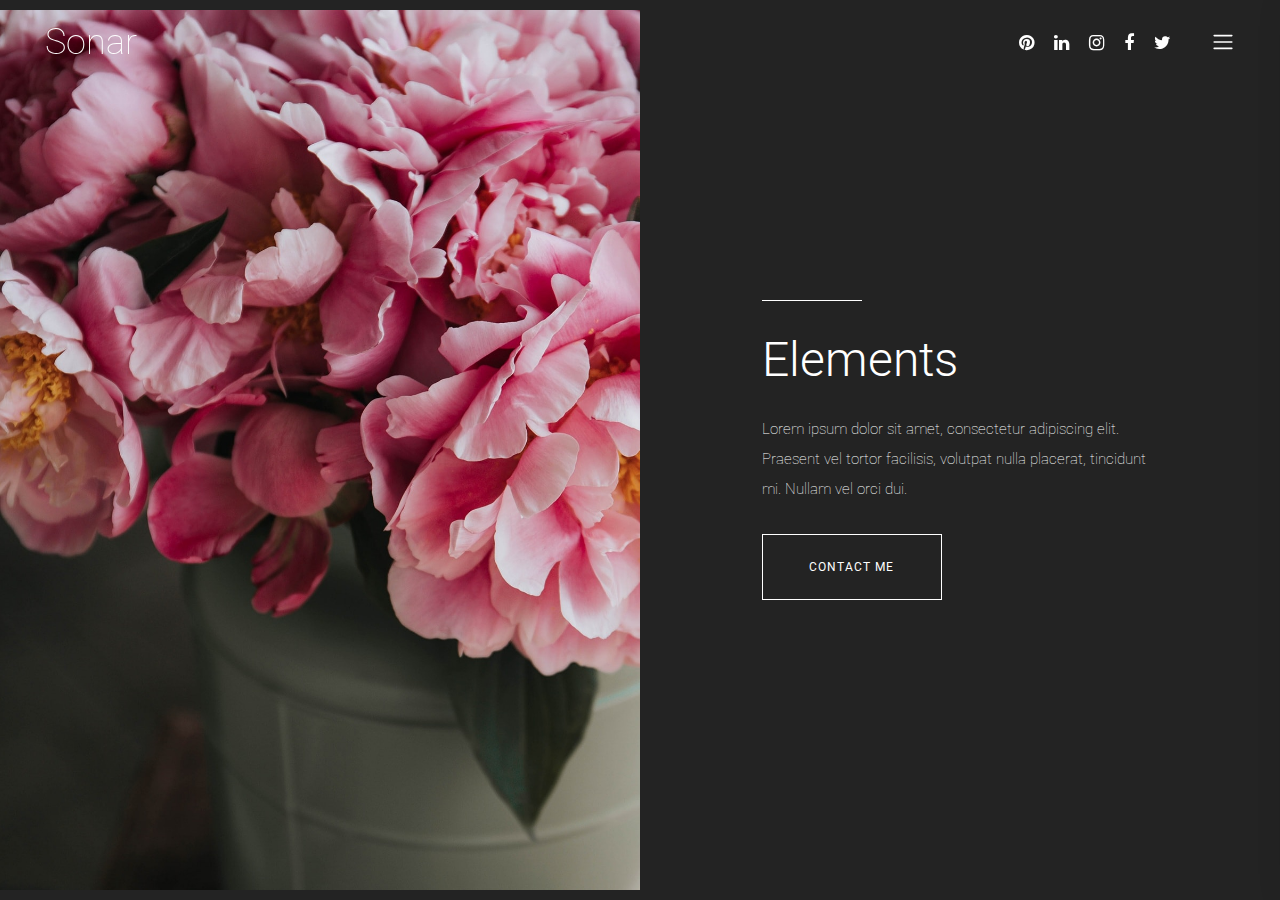
==== commit eae25062: "commit" ====
--- a/index.html
+++ b/index.html
@@ -11,13 +11,20 @@
     <!-- The above 4 meta tags *must* come first in the head; any other head content must come *after* these tags -->
 
     <!-- Title  -->
-    <title>Template</title>
+    <title>Sonar - Photography Template</title>
 
     <!-- Favicon  -->
     <link rel="icon" href="img/core-img/favicon.ico" />
 
     <!-- Style CSS -->
-    <link rel="stylesheet" href="style.css" />
+
+    <link rel="stylesheet" href="css/bootstrap.min.css" />
+    <link rel="stylesheet" href="css/animate.css" />
+    <link rel="stylesheet" href="css/font-awesome.min.css" />
+    <link rel="stylesheet" href="css/magnific-popup.css" />
+    <link rel="stylesheet" href="css/owl.carousel.css" />
+    <link rel="stylesheet" href="css/themify-icons.css" />
+    <link rel="stylesheet" href="stylesheets/style.css" />
   </head>
 
   <body>
@@ -53,7 +60,7 @@
         <a href="index.html">Sonar</a>
       </div>
       <!-- Nav -->
-      <div class="sonarNav wow fadeInUp" data-wow-delay="1s">
+      <div class="sonarNav">
         <nav>
           <ul>
             <li class="nav-item active">
@@ -158,468 +165,33 @@
     <!-- ***** Header Area End ***** -->
 
     <!-- ***** Hero Area Start ***** -->
-    <section class="hero-area">
-      <div class="hero-slides owl-carousel">
-        <!-- Single Hero Slide -->
-        <div
-          class="single-hero-slide bg-img slide-background-overlay"
-          style="background-image: url(img/bg-img/slide1.jpg)"
-        >
-          <div class="container h-100">
-            <div class="row h-100 align-items-end">
-              <div class="col-12">
-                <div class="hero-slides-content">
-                  <div class="line"></div>
-                  <h2>Sand Storm</h2>
-                  <p>
-                    Lorem ipsum dolor sit amet, consectetur adipiscing elit.
-                    Praesent vel tortor facilisis, volutpat nulla placerat,
-                    tincidunt mi. Nullam vel orci dui. Suspendisse sit amet
-                    laoreet neque. Fusce sagittis suscipit sem.
-                  </p>
-                </div>
-              </div>
+    <div class="hero-area d-flex align-items-center">
+      <!-- Hero Thumbnail -->
+      <div
+        class="hero-thumbnail equalize bg-img"
+        style="background-image: url(img/bg-img/elements.jpg)"
+      ></div>
+
+      <!-- Hero Content -->
+      <div class="hero-content equalize">
+        <div class="container-fluid h-100">
+          <div class="row h-100 align-items-center justify-content-center">
+            <div class="col-12 col-md-8">
+              <div class="line"></div>
+              <h2>Elements</h2>
+              <p>
+                Lorem ipsum dolor sit amet, consectetur adipiscing elit.
+                Praesent vel tortor facilisis, volutpat nulla placerat,
+                tincidunt mi. Nullam vel orci dui.
+              </p>
+              <a href="#" class="btn sonar-btn white-btn">contact me</a>
             </div>
           </div>
         </div>
-        <!-- Single Hero Slide -->
-        <div
-          class="single-hero-slide bg-img slide-background-overlay"
-          style="background-image: url(img/bg-img/slide2.jpg)"
-        >
-          <div class="container h-100">
-            <div class="row h-100 align-items-end">
-              <div class="col-12">
-                <div class="hero-slides-content">
-                  <div class="line"></div>
-                  <h2>New York View</h2>
-                  <p>
-                    Lorem ipsum dolor sit amet, consectetur adipiscing elit.
-                    Praesent vel tortor facilisis, volutpat nulla placerat,
-                    tincidunt mi. Nullam vel orci dui. Suspendisse sit amet
-                    laoreet neque. Fusce sagittis suscipit sem.
-                  </p>
-                </div>
-              </div>
-            </div>
-          </div>
-        </div>
-        <!-- Single Hero Slide -->
-        <div
-          class="single-hero-slide bg-img slide-background-overlay"
-          style="background-image: url(img/bg-img/slide3.jpg)"
-        >
-          <div class="container h-100">
-            <div class="row h-100 align-items-end">
-              <div class="col-12">
-                <div class="hero-slides-content">
-                  <div class="line"></div>
-                  <h2>The Desert</h2>
-                  <p>
-                    Lorem ipsum dolor sit amet, consectetur adipiscing elit.
-                    Praesent vel tortor facilisis, volutpat nulla placerat,
-                    tincidunt mi. Nullam vel orci dui. Suspendisse sit amet
-                    laoreet neque. Fusce sagittis suscipit sem.
-                  </p>
-                </div>
-              </div>
-            </div>
-          </div>
-        </div>
-        <!-- Single Hero Slide -->
-        <div
-          class="single-hero-slide bg-img slide-background-overlay"
-          style="background-image: url(img/bg-img/slide4.jpg)"
-        >
-          <div class="container h-100">
-            <div class="row h-100 align-items-end">
-              <div class="col-12">
-                <div class="hero-slides-content">
-                  <div class="line"></div>
-                  <h2>Mountains Hike</h2>
-                  <p>
-                    Lorem ipsum dolor sit amet, consectetur adipiscing elit.
-                    Praesent vel tortor facilisis, volutpat nulla placerat,
-                    tincidunt mi. Nullam vel orci dui. Suspendisse sit amet
-                    laoreet neque. Fusce sagittis suscipit sem.
-                  </p>
-                </div>
-              </div>
-            </div>
-          </div>
-        </div>
-        <!-- Single Hero Slide -->
-        <div
-          class="single-hero-slide bg-img slide-background-overlay"
-          style="background-image: url(img/bg-img/slide1.jpg)"
-        >
-          <div class="container h-100">
-            <div class="row h-100 align-items-end">
-              <div class="col-12">
-                <div class="hero-slides-content">
-                  <div class="line"></div>
-                  <h2>Sand Storm</h2>
-                  <p>
-                    Lorem ipsum dolor sit amet, consectetur adipiscing elit.
-                    Praesent vel tortor facilisis, volutpat nulla placerat,
-                    tincidunt mi. Nullam vel orci dui. Suspendisse sit amet
-                    laoreet neque. Fusce sagittis suscipit sem.
-                  </p>
-                </div>
-              </div>
-            </div>
-          </div>
-        </div>
-        <!-- Single Hero Slide -->
-        <div
-          class="single-hero-slide bg-img slide-background-overlay"
-          style="background-image: url(img/bg-img/slide2.jpg)"
-        >
-          <div class="container h-100">
-            <div class="row h-100 align-items-end">
-              <div class="col-12">
-                <div class="hero-slides-content">
-                  <div class="line"></div>
-                  <h2>New York View</h2>
-                  <p>
-                    Lorem ipsum dolor sit amet, consectetur adipiscing elit.
-                    Praesent vel tortor facilisis, volutpat nulla placerat,
-                    tincidunt mi. Nullam vel orci dui. Suspendisse sit amet
-                    laoreet neque. Fusce sagittis suscipit sem.
-                  </p>
-                </div>
-              </div>
-            </div>
-          </div>
-        </div>
-        <!-- Single Hero Slide -->
-        <div
-          class="single-hero-slide bg-img slide-background-overlay"
-          style="background-image: url(img/bg-img/slide3.jpg)"
-        >
-          <div class="container h-100">
-            <div class="row h-100 align-items-end">
-              <div class="col-12">
-                <div class="hero-slides-content">
-                  <div class="line"></div>
-                  <h2>The Desert</h2>
-                  <p>
-                    Lorem ipsum dolor sit amet, consectetur adipiscing elit.
-                    Praesent vel tortor facilisis, volutpat nulla placerat,
-                    tincidunt mi. Nullam vel orci dui. Suspendisse sit amet
-                    laoreet neque. Fusce sagittis suscipit sem.
-                  </p>
-                </div>
-              </div>
-            </div>
-          </div>
-        </div>
-        <!-- Single Hero Slide -->
-        <div
-          class="single-hero-slide bg-img slide-background-overlay"
-          style="background-image: url(img/bg-img/slide4.jpg)"
-        >
-          <div class="container h-100">
-            <div class="row h-100 align-items-end">
-              <div class="col-12">
-                <div class="hero-slides-content">
-                  <div class="line"></div>
-                  <h2>Mountains Hike</h2>
-                  <p>
-                    Lorem ipsum dolor sit amet, consectetur adipiscing elit.
-                    Praesent vel tortor facilisis, volutpat nulla placerat,
-                    tincidunt mi. Nullam vel orci dui. Suspendisse sit amet
-                    laoreet neque. Fusce sagittis suscipit sem.
-                  </p>
-                </div>
-              </div>
-            </div>
-          </div>
-        </div>
-        <!-- Single Hero Slide -->
-        <div
-          class="single-hero-slide bg-img slide-background-overlay"
-          style="background-image: url(img/bg-img/slide1.jpg)"
-        >
-          <div class="container h-100">
-            <div class="row h-100 align-items-end">
-              <div class="col-12">
-                <div class="hero-slides-content">
-                  <div class="line"></div>
-                  <h2>Sand Storm</h2>
-                  <p>
-                    Lorem ipsum dolor sit amet, consectetur adipiscing elit.
-                    Praesent vel tortor facilisis, volutpat nulla placerat,
-                    tincidunt mi. Nullam vel orci dui. Suspendisse sit amet
-                    laoreet neque. Fusce sagittis suscipit sem.
-                  </p>
-                </div>
-              </div>
-            </div>
-          </div>
-        </div>
-        <!-- Single Hero Slide -->
-        <div
-          class="single-hero-slide bg-img slide-background-overlay"
-          style="background-image: url(img/bg-img/slide2.jpg)"
-        >
-          <div class="container h-100">
-            <div class="row h-100 align-items-end">
-              <div class="col-12">
-                <div class="hero-slides-content">
-                  <div class="line"></div>
-                  <h2>New York View</h2>
-                  <p>
-                    Lorem ipsum dolor sit amet, consectetur adipiscing elit.
-                    Praesent vel tortor facilisis, volutpat nulla placerat,
-                    tincidunt mi. Nullam vel orci dui. Suspendisse sit amet
-                    laoreet neque. Fusce sagittis suscipit sem.
-                  </p>
-                </div>
-              </div>
-            </div>
-          </div>
-        </div>
-        <!-- Single Hero Slide -->
-        <div
-          class="single-hero-slide bg-img slide-background-overlay"
-          style="background-image: url(img/bg-img/slide3.jpg)"
-        >
-          <div class="container h-100">
-            <div class="row h-100 align-items-end">
-              <div class="col-12">
-                <div class="hero-slides-content">
-                  <div class="line"></div>
-                  <h2>The Desert</h2>
-                  <p>
-                    Lorem ipsum dolor sit amet, consectetur adipiscing elit.
-                    Praesent vel tortor facilisis, volutpat nulla placerat,
-                    tincidunt mi. Nullam vel orci dui. Suspendisse sit amet
-                    laoreet neque. Fusce sagittis suscipit sem.
-                  </p>
-                </div>
-              </div>
-            </div>
-          </div>
-        </div>
-        <!-- Single Hero Slide -->
-        <div
-          class="single-hero-slide bg-img slide-background-overlay"
-          style="background-image: url(img/bg-img/slide4.jpg)"
-        >
-          <div class="container h-100">
-            <div class="row h-100 align-items-end">
-              <div class="col-12">
-                <div class="hero-slides-content">
-                  <div class="line"></div>
-                  <h2>Mountains Hike</h2>
-                  <p>
-                    Lorem ipsum dolor sit amet, consectetur adipiscing elit.
-                    Praesent vel tortor facilisis, volutpat nulla placerat,
-                    tincidunt mi. Nullam vel orci dui. Suspendisse sit amet
-                    laoreet neque. Fusce sagittis suscipit sem.
-                  </p>
-                </div>
-              </div>
-            </div>
-          </div>
-        </div>
-      </div>
-    </section>
+      </div>
+    </div>
     <!-- ***** Hero Area End ***** -->
 
-    <!-- ***** Portfolio Area Start ***** -->
-    <div class="portfolio-area section-padding-100">
-      <div class="container">
-        <div class="row">
-          <div class="col-12">
-            <div class="portfolio-title">
-              <h2>
-                “In photography there is a reality so subtle that it becomes
-                more <span>real</span> than reality.”
-              </h2>
-            </div>
-          </div>
-        </div>
-
-        <div class="row justify-content-between">
-          <!-- Single Portfoio Area -->
-          <div class="col-12 col-md-5">
-            <div
-              class="single-portfolio-item mt-100 portfolio-item-1 wow fadeIn"
-            >
-              <div class="backend-content">
-                <img class="dots" src="img/core-img/dots.png" alt="" />
-                <h2>Reality</h2>
-              </div>
-              <div class="portfolio-thumb">
-                <img src="img/bg-img/p1.png" alt="" />
-              </div>
-              <div class="portfolio-meta">
-                <p class="portfolio-date">Feb 02, 2018</p>
-                <h2>Italy in the sunset</h2>
-              </div>
-            </div>
-          </div>
-          <!-- Single Portfoio Area -->
-          <div class="col-12 col-md-6">
-            <div
-              class="single-portfolio-item mt-230 portfolio-item-2 wow fadeIn"
-            >
-              <div class="backend-content">
-                <img class="dots" src="img/core-img/dots.png" alt="" />
-              </div>
-              <div class="portfolio-thumb">
-                <img src="img/bg-img/p2.png" alt="" />
-              </div>
-              <div class="portfolio-meta">
-                <p class="portfolio-date">Feb 02, 2018</p>
-                <h2>Mountain Landscape</h2>
-              </div>
-            </div>
-          </div>
-        </div>
-
-        <div class="row">
-          <!-- Single Portfoio Area -->
-          <div class="col-12 col-md-10">
-            <div
-              class="single-portfolio-item mt-100 portfolio-item-3 wow fadeIn"
-            >
-              <div class="backend-content">
-                <img class="dots" src="img/core-img/dots.png" alt="" />
-                <h2>Photography</h2>
-              </div>
-              <div class="portfolio-thumb">
-                <img src="img/bg-img/p3.png" alt="" />
-              </div>
-              <div class="portfolio-meta">
-                <p class="portfolio-date">Feb 02, 2018</p>
-                <h2>Foggy sunset over the lake</h2>
-              </div>
-            </div>
-          </div>
-        </div>
-
-        <div class="row justify-content-end">
-          <!-- Single Portfoio Area -->
-          <div class="col-12 col-md-6">
-            <div class="single-portfolio-item portfolio-item-4 wow fadeIn">
-              <div class="backend-content">
-                <img class="dots" src="img/core-img/dots.png" alt="" />
-              </div>
-              <div class="portfolio-thumb">
-                <img src="img/bg-img/p2.png" alt="" />
-              </div>
-              <div class="portfolio-meta">
-                <p class="portfolio-date">Feb 02, 2018</p>
-                <h2>Clouds on mountain top</h2>
-              </div>
-            </div>
-          </div>
-        </div>
-
-        <div class="row">
-          <!-- Single Portfoio Area -->
-          <div class="col-12 col-md-5">
-            <div class="single-portfolio-item portfolio-item-5 wow fadeIn">
-              <div class="backend-content">
-                <img class="dots" src="img/core-img/dots.png" alt="" />
-                <h2>Hope</h2>
-              </div>
-              <div class="portfolio-thumb">
-                <img src="img/bg-img/p5.png" alt="" />
-              </div>
-              <div class="portfolio-meta">
-                <p class="portfolio-date">Feb 02, 2018</p>
-                <h2>Over the canion</h2>
-              </div>
-            </div>
-          </div>
-        </div>
-
-        <div class="row justify-content-center">
-          <!-- Single Portfoio Area -->
-          <div class="col-12 col-md-4">
-            <div class="single-portfolio-item portfolio-item-6 wow fadeIn">
-              <div class="portfolio-thumb">
-                <img src="img/bg-img/p6.png" alt="" />
-              </div>
-              <div class="portfolio-meta">
-                <p class="portfolio-date">Feb 02, 2018</p>
-                <h2>Mirror lake</h2>
-              </div>
-            </div>
-          </div>
-        </div>
-
-        <div class="row justify-content-end">
-          <!-- Single Portfoio Area -->
-          <div class="col-12 col-md-4">
-            <div class="single-portfolio-item portfolio-item-7 wow fadeIn">
-              <div class="backend-content">
-                <img class="dots" src="img/core-img/dots.png" alt="" />
-                <h2>Future</h2>
-              </div>
-              <div class="portfolio-thumb">
-                <img src="img/bg-img/p7.png" alt="" />
-              </div>
-              <div class="portfolio-meta">
-                <p class="portfolio-date">Feb 02, 2018</p>
-                <h2>Mirror lake</h2>
-              </div>
-            </div>
-          </div>
-        </div>
-      </div>
-    </div>
-    <!-- ***** Portfolio Area End ***** -->
-
-    <!-- ***** Call to Action Area Start ***** -->
-    <div class="sonar-call-to-action-area section-padding-0-100">
-      <div class="backEnd-content">
-        <h2>Dream</h2>
-      </div>
-      <div class="container">
-        <div class="row">
-          <div class="col-12">
-            <div
-              class="call-to-action-content wow fadeInUp"
-              data-wow-delay="0.5s"
-            >
-              <h2>I am an experienced photographer</h2>
-              <h5>Let’s talk</h5>
-              <a href="#" class="btn sonar-btn mt-100">contact me</a>
-            </div>
-          </div>
-        </div>
-      </div>
-    </div>
-    <!-- ***** Call to Action Area End ***** -->
-
-    <!-- ***** Footer Area Start ***** -->
-    <footer class="footer-area">
-      <div class="container">
-        <div class="row">
-          <div class="col-12">
-            <!-- Copywrite Text -->
-            <div class="copywrite-text">
-              <p>
-                <!-- Link back to Colorlib can't be removed. Template is licensed under CC BY 3.0. -->
-                Copyright &copy;
-                <script>
-                  document.write(new Date().getFullYear());
-                </script>
-                All rights reserved | This template is made with
-                <i class="fa fa-heart-o" aria-hidden="true"></i> by
-                <a href="https://colorlib.com" target="_blank">Colorlib</a>
-                <!-- Link back to Colorlib can't be removed. Template is licensed under CC BY 3.0. -->
-              </p>
-            </div>
-          </div>
-        </div>
-      </div>
-    </footer>
     <!-- ***** Footer Area End ***** -->
 
     <!-- jQuery (Necessary for All JavaScript Plugins) -->
--- a/css/themify-icons.css
+++ b/css/themify-icons.css
@@ -0,0 +1,1081 @@
+@font-face {
+	font-family: 'themify';
+	src:url('../fonts/themify.eot?-fvbane');
+	src:url('../fonts/themify.eot?#iefix-fvbane') format('embedded-opentype'),
+		url('../fonts/themify.woff?-fvbane') format('woff'),
+		url('../fonts/themify.ttf?-fvbane') format('truetype'),
+		url('../fonts/themify.svg?-fvbane#themify') format('svg');
+	font-weight: normal;
+	font-style: normal;
+}
+
+[class^="ti-"], [class*=" ti-"] {
+	font-family: 'themify';
+	speak: none;
+	font-style: normal;
+	font-weight: normal;
+	font-variant: normal;
+	text-transform: none;
+	line-height: 1;
+
+	/* Better Font Rendering =========== */
+	-webkit-font-smoothing: antialiased;
+	-moz-osx-font-smoothing: grayscale;
+}
+
+.ti-wand:before {
+	content: "\e600";
+}
+.ti-volume:before {
+	content: "\e601";
+}
+.ti-user:before {
+	content: "\e602";
+}
+.ti-unlock:before {
+	content: "\e603";
+}
+.ti-unlink:before {
+	content: "\e604";
+}
+.ti-trash:before {
+	content: "\e605";
+}
+.ti-thought:before {
+	content: "\e606";
+}
+.ti-target:before {
+	content: "\e607";
+}
+.ti-tag:before {
+	content: "\e608";
+}
+.ti-tablet:before {
+	content: "\e609";
+}
+.ti-star:before {
+	content: "\e60a";
+}
+.ti-spray:before {
+	content: "\e60b";
+}
+.ti-signal:before {
+	content: "\e60c";
+}
+.ti-shopping-cart:before {
+	content: "\e60d";
+}
+.ti-shopping-cart-full:before {
+	content: "\e60e";
+}
+.ti-settings:before {
+	content: "\e60f";
+}
+.ti-search:before {
+	content: "\e610";
+}
+.ti-zoom-in:before {
+	content: "\e611";
+}
+.ti-zoom-out:before {
+	content: "\e612";
+}
+.ti-cut:before {
+	content: "\e613";
+}
+.ti-ruler:before {
+	content: "\e614";
+}
+.ti-ruler-pencil:before {
+	content: "\e615";
+}
+.ti-ruler-alt:before {
+	content: "\e616";
+}
+.ti-bookmark:before {
+	content: "\e617";
+}
+.ti-bookmark-alt:before {
+	content: "\e618";
+}
+.ti-reload:before {
+	content: "\e619";
+}
+.ti-plus:before {
+	content: "\e61a";
+}
+.ti-pin:before {
+	content: "\e61b";
+}
+.ti-pencil:before {
+	content: "\e61c";
+}
+.ti-pencil-alt:before {
+	content: "\e61d";
+}
+.ti-paint-roller:before {
+	content: "\e61e";
+}
+.ti-paint-bucket:before {
+	content: "\e61f";
+}
+.ti-na:before {
+	content: "\e620";
+}
+.ti-mobile:before {
+	content: "\e621";
+}
+.ti-minus:before {
+	content: "\e622";
+}
+.ti-medall:before {
+	content: "\e623";
+}
+.ti-medall-alt:before {
+	content: "\e624";
+}
+.ti-marker:before {
+	content: "\e625";
+}
+.ti-marker-alt:before {
+	content: "\e626";
+}
+.ti-arrow-up:before {
+	content: "\e627";
+}
+.ti-arrow-right:before {
+	content: "\e628";
+}
+.ti-arrow-left:before {
+	content: "\e629";
+}
+.ti-arrow-down:before {
+	content: "\e62a";
+}
+.ti-lock:before {
+	content: "\e62b";
+}
+.ti-location-arrow:before {
+	content: "\e62c";
+}
+.ti-link:before {
+	content: "\e62d";
+}
+.ti-layout:before {
+	content: "\e62e";
+}
+.ti-layers:before {
+	content: "\e62f";
+}
+.ti-layers-alt:before {
+	content: "\e630";
+}
+.ti-key:before {
+	content: "\e631";
+}
+.ti-import:before {
+	content: "\e632";
+}
+.ti-image:before {
+	content: "\e633";
+}
+.ti-heart:before {
+	content: "\e634";
+}
+.ti-heart-broken:before {
+	content: "\e635";
+}
+.ti-hand-stop:before {
+	content: "\e636";
+}
+.ti-hand-open:before {
+	content: "\e637";
+}
+.ti-hand-drag:before {
+	content: "\e638";
+}
+.ti-folder:before {
+	content: "\e639";
+}
+.ti-flag:before {
+	content: "\e63a";
+}
+.ti-flag-alt:before {
+	content: "\e63b";
+}
+.ti-flag-alt-2:before {
+	content: "\e63c";
+}
+.ti-eye:before {
+	content: "\e63d";
+}
+.ti-export:before {
+	content: "\e63e";
+}
+.ti-exchange-vertical:before {
+	content: "\e63f";
+}
+.ti-desktop:before {
+	content: "\e640";
+}
+.ti-cup:before {
+	content: "\e641";
+}
+.ti-crown:before {
+	content: "\e642";
+}
+.ti-comments:before {
+	content: "\e643";
+}
+.ti-comment:before {
+	content: "\e644";
+}
+.ti-comment-alt:before {
+	content: "\e645";
+}
+.ti-close:before {
+	content: "\e646";
+}
+.ti-clip:before {
+	content: "\e647";
+}
+.ti-angle-up:before {
+	content: "\e648";
+}
+.ti-angle-right:before {
+	content: "\e649";
+}
+.ti-angle-left:before {
+	content: "\e64a";
+}
+.ti-angle-down:before {
+	content: "\e64b";
+}
+.ti-check:before {
+	content: "\e64c";
+}
+.ti-check-box:before {
+	content: "\e64d";
+}
+.ti-camera:before {
+	content: "\e64e";
+}
+.ti-announcement:before {
+	content: "\e64f";
+}
+.ti-brush:before {
+	content: "\e650";
+}
+.ti-briefcase:before {
+	content: "\e651";
+}
+.ti-bolt:before {
+	content: "\e652";
+}
+.ti-bolt-alt:before {
+	content: "\e653";
+}
+.ti-blackboard:before {
+	content: "\e654";
+}
+.ti-bag:before {
+	content: "\e655";
+}
+.ti-move:before {
+	content: "\e656";
+}
+.ti-arrows-vertical:before {
+	content: "\e657";
+}
+.ti-arrows-horizontal:before {
+	content: "\e658";
+}
+.ti-fullscreen:before {
+	content: "\e659";
+}
+.ti-arrow-top-right:before {
+	content: "\e65a";
+}
+.ti-arrow-top-left:before {
+	content: "\e65b";
+}
+.ti-arrow-circle-up:before {
+	content: "\e65c";
+}
+.ti-arrow-circle-right:before {
+	content: "\e65d";
+}
+.ti-arrow-circle-left:before {
+	content: "\e65e";
+}
+.ti-arrow-circle-down:before {
+	content: "\e65f";
+}
+.ti-angle-double-up:before {
+	content: "\e660";
+}
+.ti-angle-double-right:before {
+	content: "\e661";
+}
+.ti-angle-double-left:before {
+	content: "\e662";
+}
+.ti-angle-double-down:before {
+	content: "\e663";
+}
+.ti-zip:before {
+	content: "\e664";
+}
+.ti-world:before {
+	content: "\e665";
+}
+.ti-wheelchair:before {
+	content: "\e666";
+}
+.ti-view-list:before {
+	content: "\e667";
+}
+.ti-view-list-alt:before {
+	content: "\e668";
+}
+.ti-view-grid:before {
+	content: "\e669";
+}
+.ti-uppercase:before {
+	content: "\e66a";
+}
+.ti-upload:before {
+	content: "\e66b";
+}
+.ti-underline:before {
+	content: "\e66c";
+}
+.ti-truck:before {
+	content: "\e66d";
+}
+.ti-timer:before {
+	content: "\e66e";
+}
+.ti-ticket:before {
+	content: "\e66f";
+}
+.ti-thumb-up:before {
+	content: "\e670";
+}
+.ti-thumb-down:before {
+	content: "\e671";
+}
+.ti-text:before {
+	content: "\e672";
+}
+.ti-stats-up:before {
+	content: "\e673";
+}
+.ti-stats-down:before {
+	content: "\e674";
+}
+.ti-split-v:before {
+	content: "\e675";
+}
+.ti-split-h:before {
+	content: "\e676";
+}
+.ti-smallcap:before {
+	content: "\e677";
+}
+.ti-shine:before {
+	content: "\e678";
+}
+.ti-shift-right:before {
+	content: "\e679";
+}
+.ti-shift-left:before {
+	content: "\e67a";
+}
+.ti-shield:before {
+	content: "\e67b";
+}
+.ti-notepad:before {
+	content: "\e67c";
+}
+.ti-server:before {
+	content: "\e67d";
+}
+.ti-quote-right:before {
+	content: "\e67e";
+}
+.ti-quote-left:before {
+	content: "\e67f";
+}
+.ti-pulse:before {
+	content: "\e680";
+}
+.ti-printer:before {
+	content: "\e681";
+}
+.ti-power-off:before {
+	content: "\e682";
+}
+.ti-plug:before {
+	content: "\e683";
+}
+.ti-pie-chart:before {
+	content: "\e684";
+}
+.ti-paragraph:before {
+	content: "\e685";
+}
+.ti-panel:before {
+	content: "\e686";
+}
+.ti-package:before {
+	content: "\e687";
+}
+.ti-music:before {
+	content: "\e688";
+}
+.ti-music-alt:before {
+	content: "\e689";
+}
+.ti-mouse:before {
+	content: "\e68a";
+}
+.ti-mouse-alt:before {
+	content: "\e68b";
+}
+.ti-money:before {
+	content: "\e68c";
+}
+.ti-microphone:before {
+	content: "\e68d";
+}
+.ti-menu:before {
+	content: "\e68e";
+}
+.ti-menu-alt:before {
+	content: "\e68f";
+}
+.ti-map:before {
+	content: "\e690";
+}
+.ti-map-alt:before {
+	content: "\e691";
+}
+.ti-loop:before {
+	content: "\e692";
+}
+.ti-location-pin:before {
+	content: "\e693";
+}
+.ti-list:before {
+	content: "\e694";
+}
+.ti-light-bulb:before {
+	content: "\e695";
+}
+.ti-Italic:before {
+	content: "\e696";
+}
+.ti-info:before {
+	content: "\e697";
+}
+.ti-infinite:before {
+	content: "\e698";
+}
+.ti-id-badge:before {
+	content: "\e699";
+}
+.ti-hummer:before {
+	content: "\e69a";
+}
+.ti-home:before {
+	content: "\e69b";
+}
+.ti-help:before {
+	content: "\e69c";
+}
+.ti-headphone:before {
+	content: "\e69d";
+}
+.ti-harddrives:before {
+	content: "\e69e";
+}
+.ti-harddrive:before {
+	content: "\e69f";
+}
+.ti-gift:before {
+	content: "\e6a0";
+}
+.ti-game:before {
+	content: "\e6a1";
+}
+.ti-filter:before {
+	content: "\e6a2";
+}
+.ti-files:before {
+	content: "\e6a3";
+}
+.ti-file:before {
+	content: "\e6a4";
+}
+.ti-eraser:before {
+	content: "\e6a5";
+}
+.ti-envelope:before {
+	content: "\e6a6";
+}
+.ti-download:before {
+	content: "\e6a7";
+}
+.ti-direction:before {
+	content: "\e6a8";
+}
+.ti-direction-alt:before {
+	content: "\e6a9";
+}
+.ti-dashboard:before {
+	content: "\e6aa";
+}
+.ti-control-stop:before {
+	content: "\e6ab";
+}
+.ti-control-shuffle:before {
+	content: "\e6ac";
+}
+.ti-control-play:before {
+	content: "\e6ad";
+}
+.ti-control-pause:before {
+	content: "\e6ae";
+}
+.ti-control-forward:before {
+	content: "\e6af";
+}
+.ti-control-backward:before {
+	content: "\e6b0";
+}
+.ti-cloud:before {
+	content: "\e6b1";
+}
+.ti-cloud-up:before {
+	content: "\e6b2";
+}
+.ti-cloud-down:before {
+	content: "\e6b3";
+}
+.ti-clipboard:before {
+	content: "\e6b4";
+}
+.ti-car:before {
+	content: "\e6b5";
+}
+.ti-calendar:before {
+	content: "\e6b6";
+}
+.ti-book:before {
+	content: "\e6b7";
+}
+.ti-bell:before {
+	content: "\e6b8";
+}
+.ti-basketball:before {
+	content: "\e6b9";
+}
+.ti-bar-chart:before {
+	content: "\e6ba";
+}
+.ti-bar-chart-alt:before {
+	content: "\e6bb";
+}
+.ti-back-right:before {
+	content: "\e6bc";
+}
+.ti-back-left:before {
+	content: "\e6bd";
+}
+.ti-arrows-corner:before {
+	content: "\e6be";
+}
+.ti-archive:before {
+	content: "\e6bf";
+}
+.ti-anchor:before {
+	content: "\e6c0";
+}
+.ti-align-right:before {
+	content: "\e6c1";
+}
+.ti-align-left:before {
+	content: "\e6c2";
+}
+.ti-align-justify:before {
+	content: "\e6c3";
+}
+.ti-align-center:before {
+	content: "\e6c4";
+}
+.ti-alert:before {
+	content: "\e6c5";
+}
+.ti-alarm-clock:before {
+	content: "\e6c6";
+}
+.ti-agenda:before {
+	content: "\e6c7";
+}
+.ti-write:before {
+	content: "\e6c8";
+}
+.ti-window:before {
+	content: "\e6c9";
+}
+.ti-widgetized:before {
+	content: "\e6ca";
+}
+.ti-widget:before {
+	content: "\e6cb";
+}
+.ti-widget-alt:before {
+	content: "\e6cc";
+}
+.ti-wallet:before {
+	content: "\e6cd";
+}
+.ti-video-clapper:before {
+	content: "\e6ce";
+}
+.ti-video-camera:before {
+	content: "\e6cf";
+}
+.ti-vector:before {
+	content: "\e6d0";
+}
+.ti-themify-logo:before {
+	content: "\e6d1";
+}
+.ti-themify-favicon:before {
+	content: "\e6d2";
+}
+.ti-themify-favicon-alt:before {
+	content: "\e6d3";
+}
+.ti-support:before {
+	content: "\e6d4";
+}
+.ti-stamp:before {
+	content: "\e6d5";
+}
+.ti-split-v-alt:before {
+	content: "\e6d6";
+}
+.ti-slice:before {
+	content: "\e6d7";
+}
+.ti-shortcode:before {
+	content: "\e6d8";
+}
+.ti-shift-right-alt:before {
+	content: "\e6d9";
+}
+.ti-shift-left-alt:before {
+	content: "\e6da";
+}
+.ti-ruler-alt-2:before {
+	content: "\e6db";
+}
+.ti-receipt:before {
+	content: "\e6dc";
+}
+.ti-pin2:before {
+	content: "\e6dd";
+}
+.ti-pin-alt:before {
+	content: "\e6de";
+}
+.ti-pencil-alt2:before {
+	content: "\e6df";
+}
+.ti-palette:before {
+	content: "\e6e0";
+}
+.ti-more:before {
+	content: "\e6e1";
+}
+.ti-more-alt:before {
+	content: "\e6e2";
+}
+.ti-microphone-alt:before {
+	content: "\e6e3";
+}
+.ti-magnet:before {
+	content: "\e6e4";
+}
+.ti-line-double:before {
+	content: "\e6e5";
+}
+.ti-line-dotted:before {
+	content: "\e6e6";
+}
+.ti-line-dashed:before {
+	content: "\e6e7";
+}
+.ti-layout-width-full:before {
+	content: "\e6e8";
+}
+.ti-layout-width-default:before {
+	content: "\e6e9";
+}
+.ti-layout-width-default-alt:before {
+	content: "\e6ea";
+}
+.ti-layout-tab:before {
+	content: "\e6eb";
+}
+.ti-layout-tab-window:before {
+	content: "\e6ec";
+}
+.ti-layout-tab-v:before {
+	content: "\e6ed";
+}
+.ti-layout-tab-min:before {
+	content: "\e6ee";
+}
+.ti-layout-slider:before {
+	content: "\e6ef";
+}
+.ti-layout-slider-alt:before {
+	content: "\e6f0";
+}
+.ti-layout-sidebar-right:before {
+	content: "\e6f1";
+}
+.ti-layout-sidebar-none:before {
+	content: "\e6f2";
+}
+.ti-layout-sidebar-left:before {
+	content: "\e6f3";
+}
+.ti-layout-placeholder:before {
+	content: "\e6f4";
+}
+.ti-layout-menu:before {
+	content: "\e6f5";
+}
+.ti-layout-menu-v:before {
+	content: "\e6f6";
+}
+.ti-layout-menu-separated:before {
+	content: "\e6f7";
+}
+.ti-layout-menu-full:before {
+	content: "\e6f8";
+}
+.ti-layout-media-right-alt:before {
+	content: "\e6f9";
+}
+.ti-layout-media-right:before {
+	content: "\e6fa";
+}
+.ti-layout-media-overlay:before {
+	content: "\e6fb";
+}
+.ti-layout-media-overlay-alt:before {
+	content: "\e6fc";
+}
+.ti-layout-media-overlay-alt-2:before {
+	content: "\e6fd";
+}
+.ti-layout-media-left-alt:before {
+	content: "\e6fe";
+}
+.ti-layout-media-left:before {
+	content: "\e6ff";
+}
+.ti-layout-media-center-alt:before {
+	content: "\e700";
+}
+.ti-layout-media-center:before {
+	content: "\e701";
+}
+.ti-layout-list-thumb:before {
+	content: "\e702";
+}
+.ti-layout-list-thumb-alt:before {
+	content: "\e703";
+}
+.ti-layout-list-post:before {
+	content: "\e704";
+}
+.ti-layout-list-large-image:before {
+	content: "\e705";
+}
+.ti-layout-line-solid:before {
+	content: "\e706";
+}
+.ti-layout-grid4:before {
+	content: "\e707";
+}
+.ti-layout-grid3:before {
+	content: "\e708";
+}
+.ti-layout-grid2:before {
+	content: "\e709";
+}
+.ti-layout-grid2-thumb:before {
+	content: "\e70a";
+}
+.ti-layout-cta-right:before {
+	content: "\e70b";
+}
+.ti-layout-cta-left:before {
+	content: "\e70c";
+}
+.ti-layout-cta-center:before {
+	content: "\e70d";
+}
+.ti-layout-cta-btn-right:before {
+	content: "\e70e";
+}
+.ti-layout-cta-btn-left:before {
+	content: "\e70f";
+}
+.ti-layout-column4:before {
+	content: "\e710";
+}
+.ti-layout-column3:before {
+	content: "\e711";
+}
+.ti-layout-column2:before {
+	content: "\e712";
+}
+.ti-layout-accordion-separated:before {
+	content: "\e713";
+}
+.ti-layout-accordion-merged:before {
+	content: "\e714";
+}
+.ti-layout-accordion-list:before {
+	content: "\e715";
+}
+.ti-ink-pen:before {
+	content: "\e716";
+}
+.ti-info-alt:before {
+	content: "\e717";
+}
+.ti-help-alt:before {
+	content: "\e718";
+}
+.ti-headphone-alt:before {
+	content: "\e719";
+}
+.ti-hand-point-up:before {
+	content: "\e71a";
+}
+.ti-hand-point-right:before {
+	content: "\e71b";
+}
+.ti-hand-point-left:before {
+	content: "\e71c";
+}
+.ti-hand-point-down:before {
+	content: "\e71d";
+}
+.ti-gallery:before {
+	content: "\e71e";
+}
+.ti-face-smile:before {
+	content: "\e71f";
+}
+.ti-face-sad:before {
+	content: "\e720";
+}
+.ti-credit-card:before {
+	content: "\e721";
+}
+.ti-control-skip-forward:before {
+	content: "\e722";
+}
+.ti-control-skip-backward:before {
+	content: "\e723";
+}
+.ti-control-record:before {
+	content: "\e724";
+}
+.ti-control-eject:before {
+	content: "\e725";
+}
+.ti-comments-smiley:before {
+	content: "\e726";
+}
+.ti-brush-alt:before {
+	content: "\e727";
+}
+.ti-youtube:before {
+	content: "\e728";
+}
+.ti-vimeo:before {
+	content: "\e729";
+}
+.ti-twitter:before {
+	content: "\e72a";
+}
+.ti-time:before {
+	content: "\e72b";
+}
+.ti-tumblr:before {
+	content: "\e72c";
+}
+.ti-skype:before {
+	content: "\e72d";
+}
+.ti-share:before {
+	content: "\e72e";
+}
+.ti-share-alt:before {
+	content: "\e72f";
+}
+.ti-rocket:before {
+	content: "\e730";
+}
+.ti-pinterest:before {
+	content: "\e731";
+}
+.ti-new-window:before {
+	content: "\e732";
+}
+.ti-microsoft:before {
+	content: "\e733";
+}
+.ti-list-ol:before {
+	content: "\e734";
+}
+.ti-linkedin:before {
+	content: "\e735";
+}
+.ti-layout-sidebar-2:before {
+	content: "\e736";
+}
+.ti-layout-grid4-alt:before {
+	content: "\e737";
+}
+.ti-layout-grid3-alt:before {
+	content: "\e738";
+}
+.ti-layout-grid2-alt:before {
+	content: "\e739";
+}
+.ti-layout-column4-alt:before {
+	content: "\e73a";
+}
+.ti-layout-column3-alt:before {
+	content: "\e73b";
+}
+.ti-layout-column2-alt:before {
+	content: "\e73c";
+}
+.ti-instagram:before {
+	content: "\e73d";
+}
+.ti-google:before {
+	content: "\e73e";
+}
+.ti-github:before {
+	content: "\e73f";
+}
+.ti-flickr:before {
+	content: "\e740";
+}
+.ti-facebook:before {
+	content: "\e741";
+}
+.ti-dropbox:before {
+	content: "\e742";
+}
+.ti-dribbble:before {
+	content: "\e743";
+}
+.ti-apple:before {
+	content: "\e744";
+}
+.ti-android:before {
+	content: "\e745";
+}
+.ti-save:before {
+	content: "\e746";
+}
+.ti-save-alt:before {
+	content: "\e747";
+}
+.ti-yahoo:before {
+	content: "\e748";
+}
+.ti-wordpress:before {
+	content: "\e749";
+}
+.ti-vimeo-alt:before {
+	content: "\e74a";
+}
+.ti-twitter-alt:before {
+	content: "\e74b";
+}
+.ti-tumblr-alt:before {
+	content: "\e74c";
+}
+.ti-trello:before {
+	content: "\e74d";
+}
+.ti-stack-overflow:before {
+	content: "\e74e";
+}
+.ti-soundcloud:before {
+	content: "\e74f";
+}
+.ti-sharethis:before {
+	content: "\e750";
+}
+.ti-sharethis-alt:before {
+	content: "\e751";
+}
+.ti-reddit:before {
+	content: "\e752";
+}
+.ti-pinterest-alt:before {
+	content: "\e753";
+}
+.ti-microsoft-alt:before {
+	content: "\e754";
+}
+.ti-linux:before {
+	content: "\e755";
+}
+.ti-jsfiddle:before {
+	content: "\e756";
+}
+.ti-joomla:before {
+	content: "\e757";
+}
+.ti-html5:before {
+	content: "\e758";
+}
+.ti-flickr-alt:before {
+	content: "\e759";
+}
+.ti-email:before {
+	content: "\e75a";
+}
+.ti-drupal:before {
+	content: "\e75b";
+}
+.ti-dropbox-alt:before {
+	content: "\e75c";
+}
+.ti-css3:before {
+	content: "\e75d";
+}
+.ti-rss:before {
+	content: "\e75e";
+}
+.ti-rss-alt:before {
+	content: "\e75f";
+}
--- a/stylesheets/style.css
+++ b/stylesheets/style.css
@@ -0,0 +1,2109 @@
+/* [ -- Master Stylesheet -- ] */
+/* ----------------------------------------------------------
+:: Template Name: Sonar - Photography Template
+:: Author: Colorlib
+:: Author URL: https://colorlib.com
+:: Version: 1.0
+:: Created: March 09, 2018
+:: Last Updated: March 09, 2018
+---------------------------------------------------------- */
+/* Variables */
+/* mixin */
+/* :: Import Fonts */
+@import url("https://fonts.googleapis.com/css?family=Roboto:100,300,400,500,700");
+/* :: Import All CSS */
+/* :: Base CSS */
+* {
+  margin: 0;
+  padding: 0;
+}
+
+body {
+  font-family: "Roboto", sans-serif;
+}
+
+h1,
+h2,
+h3,
+h4,
+h5,
+h6 {
+  color: #2f2f2f;
+  font-weight: 300;
+}
+
+p {
+  color: #565656;
+  font-size: 15px;
+  line-height: 2;
+  font-weight: 100;
+}
+
+a {
+  -webkit-transition-duration: 500ms;
+  transition-duration: 500ms;
+  text-decoration: none;
+  outline: none;
+  font-size: 14px;
+  font-weight: 700;
+}
+
+a:hover, a:focus {
+  -webkit-transition-duration: 500ms;
+  transition-duration: 500ms;
+  text-decoration: none;
+  outline: none;
+  font-size: 12px;
+  font-weight: 400;
+}
+
+#preloader {
+  display: -webkit-box;
+  display: -ms-flexbox;
+  display: flex;
+  -webkit-box-align: center;
+  -ms-flex-align: center;
+  -ms-grid-row-align: center;
+  align-items: center;
+  -webkit-box-pack: center;
+  -ms-flex-pack: center;
+  justify-content: center;
+  background-color: #232323;
+  position: fixed;
+  width: 100%;
+  height: 100%;
+  z-index: 1000000;
+}
+
+#sonar-load {
+  width: 70px;
+  height: 70px;
+  border-radius: 50%;
+  border: 3px;
+  border-style: solid;
+  border-color: transparent;
+  border-top-color: #f8f5f5;
+  -webkit-animation: sonar 2400ms linear infinite;
+  animation: sonar 2400ms linear infinite;
+  z-index: 999;
+}
+
+#sonar-load:before {
+  content: "";
+  position: absolute;
+  top: 7.5px;
+  left: 7.5px;
+  right: 7.5px;
+  bottom: 7.5px;
+  border-radius: 50%;
+  border: 3px;
+  border-style: solid;
+  border-color: transparent;
+  border-top-color: #f8f5f5;
+  -webkit-animation: sonar 2700ms linear infinite;
+  animation: sonar 2700ms linear infinite;
+}
+
+#sonar-load:after {
+  content: "";
+  position: absolute;
+  top: 20px;
+  left: 20px;
+  right: 20px;
+  bottom: 20px;
+  border-radius: 50%;
+  border: 3px;
+  border-style: solid;
+  border-color: transparent;
+  border-top-color: #f8f5f5;
+  -webkit-animation: sonar 1800ms linear infinite;
+  animation: sonar 1800ms linear infinite;
+}
+
+@-webkit-keyframes sonar {
+  0% {
+    -webkit-transform: rotate(0deg);
+    transform: rotate(0deg);
+  }
+  100% {
+    -webkit-transform: rotate(360deg);
+    transform: rotate(360deg);
+  }
+}
+
+@keyframes sonar {
+  0% {
+    -webkit-transform: rotate(0deg);
+    transform: rotate(0deg);
+  }
+  100% {
+    -webkit-transform: rotate(360deg);
+    transform: rotate(360deg);
+  }
+}
+
+ul,
+ol {
+  margin: 0;
+}
+
+ul li,
+ol li {
+  list-style: none;
+}
+
+img {
+  height: auto;
+  max-width: 100%;
+}
+
+.sonar-table {
+  display: table;
+  z-index: 9;
+  position: absolute;
+  width: 100%;
+  height: 100%;
+  margin: 0;
+}
+
+.sonar-table-cell {
+  display: table-cell;
+  vertical-align: middle;
+}
+
+.mt-15 {
+  margin-top: 15px;
+}
+
+.mt-30 {
+  margin-top: 30px;
+}
+
+.mt-50 {
+  margin-top: 50px;
+}
+
+.mt-70 {
+  margin-top: 70px;
+}
+
+.mt-100 {
+  margin-top: 100px;
+}
+
+.mb-15 {
+  margin-bottom: 15px;
+}
+
+.mb-30 {
+  margin-bottom: 30px;
+}
+
+.mb-50 {
+  margin-bottom: 50px;
+}
+
+.ml-15 {
+  margin-left: 15px;
+}
+
+.ml-30 {
+  margin-left: 30px;
+}
+
+.mr-15 {
+  margin-right: 15px;
+}
+
+.mr-30 {
+  margin-right: 30px;
+}
+
+.mb-70 {
+  margin-bottom: 70px;
+}
+
+.mb-100 {
+  margin-bottom: 100px;
+}
+
+.mt-230 {
+  margin-top: 230px;
+}
+
+@media only screen and (max-width: 767px) {
+  .mt-230 {
+    margin-top: 100px;
+  }
+}
+
+.bg-img {
+  background-position: center center;
+  background-size: cover;
+  background-repeat: no-repeat;
+}
+
+.bg-transparent {
+  background-color: transparent;
+}
+
+.font-bold {
+  font-weight: 700;
+}
+
+.font-light {
+  font-weight: 300;
+}
+
+.height-500 {
+  height: 500px !important;
+}
+
+.height-600 {
+  height: 600px !important;
+}
+
+.height-700 {
+  height: 700px !important;
+}
+
+.height-800 {
+  height: 800px !important;
+}
+
+.mfp-wrap {
+  z-index: 100000;
+}
+
+.mfp-image-holder .mfp-close,
+.mfp-iframe-holder .mfp-close {
+  color: #ffffff;
+  right: -30px;
+  padding-right: 0;
+  width: 30px;
+  height: 30px;
+  line-height: 25px;
+  text-align: center;
+  border: 2px solid #ffffff;
+  border-radius: 50%;
+  top: 10px;
+}
+
+#scrollUp {
+  background-color: #232323;
+  border-radius: 50%;
+  bottom: 60px;
+  right: 60px;
+  -webkit-box-shadow: 0 2px 6px 0 rgba(0, 0, 0, 0.3);
+          box-shadow: 0 2px 6px 0 rgba(0, 0, 0, 0.3);
+  color: #ffffff;
+  font-size: 30px;
+  height: 70px;
+  text-align: center;
+  width: 70px;
+  line-height: 66px;
+  -webkit-transition-duration: 500ms;
+  transition-duration: 500ms;
+}
+
+#scrollUp:hover {
+  background-color: #192a56;
+}
+
+@media only screen and (min-width: 768px) and (max-width: 991px) {
+  #scrollUp {
+    bottom: 30px;
+    right: 30px;
+    height: 50px;
+    width: 50px;
+    line-height: 46px;
+  }
+}
+
+@media only screen and (max-width: 767px) {
+  #scrollUp {
+    bottom: 30px;
+    right: 30px;
+    height: 50px;
+    width: 50px;
+    line-height: 46px;
+  }
+}
+
+.section-padding-100 {
+  padding: 100px 0;
+}
+
+.section-padding-50 {
+  padding: 50px 0;
+}
+
+.section-padding-50-0 {
+  padding: 50px 0 0 0;
+}
+
+.section-padding-100-70 {
+  padding: 100px 0 70px;
+}
+
+.section-padding-100-50 {
+  padding: 100px 0 50px;
+}
+
+.section-padding-100-0 {
+  padding: 100px 0 0;
+}
+
+.section-padding-0-100 {
+  padding: 0 0 100px;
+}
+
+.section-padding-100-20 {
+  padding: 100px 0 20px 0;
+}
+
+.bg-gray {
+  background-color: #f8f5f5;
+}
+
+.nicescroll-rails {
+  z-index: 999999 !important;
+}
+
+.section-heading {
+  text-align: center;
+  margin-bottom: 80px;
+  position: relative;
+  z-index: 1;
+}
+
+.section-heading .line {
+  width: 100px;
+  height: 1px;
+  background-color: #232323;
+  margin-bottom: 30px;
+  display: block;
+}
+
+.section-heading h2 {
+  font-size: 48px;
+  margin-bottom: 0;
+  font-weight: 100;
+  line-height: 1.5;
+}
+
+.section-heading h2 span {
+  font-weight: 400;
+}
+
+@media only screen and (min-width: 768px) and (max-width: 991px) {
+  .section-heading h2 {
+    font-size: 36px;
+  }
+}
+
+@media only screen and (max-width: 767px) {
+  .section-heading h2 {
+    font-size: 30px;
+  }
+}
+
+.sonar-btn {
+  position: relative;
+  z-index: 1;
+  min-width: 180px;
+  height: 66px;
+  border: 1px solid;
+  border-color: #2f2f2f;
+  text-transform: uppercase;
+  color: #2f2f2f;
+  font-size: 12px;
+  letter-spacing: 1px;
+  border-radius: 0;
+  line-height: 64px;
+  padding: 0;
+  background-color: #ffffff;
+}
+
+.sonar-btn:hover, .sonar-btn:focus {
+  background-color: #2f2f2f;
+  font-size: 12px;
+  color: #ffffff;
+}
+
+.sonar-btn.white-btn {
+  border-color: #ffffff;
+  color: #ffffff;
+  background-color: transparent;
+}
+
+.sonar-btn.white-btn:hover, .sonar-btn.white-btn:focus {
+  background-color: #ffffff;
+  color: #2f2f2f;
+}
+
+.sonar-btn.btn-2 {
+  background-color: #2f2f2f;
+  font-size: 12px;
+  color: #ffffff;
+}
+
+.sonar-btn.btn-3 {
+  background-color: #232323;
+  color: #ffffff;
+}
+
+.sonar-btn.btn-3::before {
+  position: absolute;
+  width: 100%;
+  height: 100%;
+  background-color: transparent;
+  border: 1px solid;
+  border-color: #232323;
+  right: -6px;
+  bottom: -6px;
+  content: '';
+  z-index: -100;
+}
+
+.sonar-btn.btn-3:hover, .sonar-btn.btn-3:focus {
+  background-color: #232323;
+  color: #ffffff;
+}
+
+.bg-overlay {
+  position: relative;
+  z-index: 1;
+}
+
+.bg-overlay::after {
+  position: absolute;
+  z-index: -1;
+  top: 0;
+  left: 0;
+  width: 100%;
+  height: 100%;
+  background-color: #2f2f2f;
+  opacity: 0.85;
+  content: '';
+}
+
+.bg-overlay-black {
+  position: relative;
+  z-index: 1;
+}
+
+.bg-overlay-black::after {
+  position: absolute;
+  z-index: 1;
+  top: 0;
+  left: 0;
+  width: 100%;
+  height: 100%;
+  background-color: #000;
+  opacity: 0.85;
+  content: '';
+}
+
+.bg-overlay-white {
+  position: relative;
+  z-index: 1;
+}
+
+.bg-overlay-white::after {
+  position: absolute;
+  z-index: -2;
+  top: 0;
+  left: 0;
+  width: 100%;
+  height: 100%;
+  background-color: rgba(230, 241, 255, 0.5);
+  content: '';
+}
+
+.slide-background-overlay {
+  position: relative;
+  z-index: 1;
+  bottom: 0;
+  left: 0;
+  width: 100%;
+  height: 60%;
+}
+
+.slide-background-overlay::after {
+  content: '';
+  position: absolute;
+  height: 60%;
+  width: 100%;
+  z-index: -1;
+  bottom: 0;
+  left: 0;
+  background: rgba(0, 0, 0, 0.9);
+  background: -webkit-gradient(linear, left bottom, left top, from(rgba(0, 0, 0, 0.9)), color-stop(90%, rgba(0, 0, 0, 0.1)), to(rgba(0, 0, 0, 0)));
+  background: linear-gradient(to top, rgba(0, 0, 0, 0.9) 0%, rgba(0, 0, 0, 0.1) 90%, rgba(0, 0, 0, 0) 100%);
+}
+
+.grids {
+  position: fixed;
+  width: 100%;
+  height: 100%;
+  z-index: -1;
+}
+
+.grids div {
+  width: 1px;
+  height: 100%;
+  background-color: #e0e3e4;
+}
+
+.grids div:nth-child(5) {
+  background-color: #bababa;
+}
+
+.grids div:first-child, .grids div:last-child {
+  background-color: transparent;
+}
+
+/* :: Header Area CSS */
+.header-area {
+  position: fixed;
+  z-index: 995;
+  top: 0;
+  left: 0;
+  width: 100%;
+  height: auto;
+  -webkit-transition-duration: 500ms;
+  transition-duration: 500ms;
+  background-color: transparent;
+  padding: 15px 30px;
+}
+
+.header-area .logo-area a {
+  color: #ffffff;
+  font-size: 36px;
+  font-weight: 100;
+}
+
+@media only screen and (max-width: 767px) {
+  .header-area .logo-area a {
+    font-size: 24px;
+  }
+}
+
+.header-area .menu-content-area .header-social-area {
+  margin-right: 30px;
+}
+
+.header-area .menu-content-area .header-social-area a {
+  font-size: 18px;
+  padding: 0 10px;
+  color: #ffffff;
+}
+
+@media only screen and (max-width: 767px) {
+  .header-area .menu-content-area .header-social-area a {
+    padding: 0 5px;
+    font-size: 14px;
+  }
+}
+
+@media only screen and (max-width: 767px) {
+  .header-area .menu-content-area .header-social-area {
+    margin-right: 15px;
+  }
+}
+
+.header-area.sticky {
+  background-color: #232323;
+}
+
+@media only screen and (max-width: 767px) {
+  .header-area {
+    padding: 10px 0;
+  }
+}
+
+.navbar-toggler-icon {
+  background-image: url("data:image/svg+xml;charset=utf8,%3Csvg viewBox='0 0 30 30' xmlns='http://www.w3.org/2000/svg'%3E%3Cpath stroke='rgba(255, 255, 255, 1)' stroke-width='2' stroke-linecap='round' stroke-miterlimit='10' d='M4 7h22M4 15h22M4 23h22'/%3E%3C/svg%3E");
+  cursor: pointer;
+}
+
+.mainMenu {
+  position: fixed;
+  width: 480px;
+  height: 100%;
+  top: 0;
+  right: -500px;
+  background-color: #232323;
+  z-index: 99999;
+  text-align: center;
+  -webkit-box-orient: vertical;
+  -webkit-box-direction: normal;
+  -ms-flex-direction: column;
+  flex-direction: column;
+  padding: 50px 15px;
+  -webkit-transition-duration: 800ms;
+  transition-duration: 800ms;
+  -webkit-box-shadow: 0 0 40px rgba(0, 0, 0, 0.2);
+          box-shadow: 0 0 40px rgba(0, 0, 0, 0.2);
+}
+
+.mainMenu .closeIcon {
+  position: absolute;
+  right: 50px;
+  top: 50px;
+  z-index: 9;
+  color: #ffffff;
+  font-size: 20px;
+  cursor: pointer;
+  -webkit-transition-duration: 750ms;
+  transition-duration: 750ms;
+}
+
+.mainMenu .closeIcon:hover {
+  -webkit-transform: rotate(180deg);
+  transform: rotate(180deg);
+}
+
+@media only screen and (max-width: 767px) {
+  .mainMenu .closeIcon {
+    right: 30px;
+    top: 30px;
+  }
+}
+
+.mainMenu .logo-area a {
+  color: #ffffff;
+  font-size: 30px;
+  display: block;
+  font-weight: 100;
+}
+
+@media only screen and (max-width: 767px) {
+  .mainMenu .logo-area a {
+    font-size: 24px;
+  }
+}
+
+.mainMenu .copywrite-text p {
+  margin-bottom: 0;
+  color: #ffffff;
+}
+
+@media only screen and (max-width: 767px) {
+  .mainMenu .copywrite-text p {
+    font-size: 14px;
+  }
+}
+
+.mainMenu .copywrite-text a {
+  font-weight: 100;
+  color: #ffffff;
+}
+
+.mainMenu .copywrite-text a:hover, .mainMenu .copywrite-text a:focus {
+  font-size: 14px;
+}
+
+.mainMenu .nav-link {
+  color: #ffffff;
+  font-size: 18px;
+  position: relative;
+  z-index: 1;
+  font-weight: 300;
+  padding: 12px 15px;
+}
+
+@media only screen and (max-width: 767px) {
+  .mainMenu .nav-link {
+    font-size: 14px;
+    padding: 10px;
+  }
+}
+
+.mainMenu .nav-link::after {
+  content: '';
+  bottom: 0;
+  width: 30px;
+  height: 1px;
+  background-color: rgba(255, 255, 255, 0.5);
+  left: 50%;
+  -webkit-transform: translateX(-50%);
+  transform: translateX(-50%);
+  position: absolute;
+  z-index: 5;
+  -webkit-transition-duration: 500ms;
+  transition-duration: 500ms;
+}
+
+.mainMenu .nav-link:hover::after, .mainMenu .nav-link:focus::after {
+  width: 70px;
+  background-color: white;
+}
+
+@media only screen and (min-width: 992px) and (max-width: 1199px) {
+  .mainMenu {
+    padding: 30px 15px;
+  }
+}
+
+@media only screen and (min-width: 768px) and (max-width: 991px) {
+  .mainMenu {
+    padding: 30px 15px;
+  }
+}
+
+@media only screen and (max-width: 767px) {
+  .mainMenu {
+    padding: 15px;
+    width: 300px;
+  }
+}
+
+/* :: Menu Open CSS */
+.menu-open .mainMenu {
+  right: 0;
+}
+
+/* :: Hero Slides Area CSS */
+.hero-slides .single-hero-slide {
+  height: 950px;
+  position: relative;
+  z-index: 1;
+  padding: 0 40px 100px;
+  -webkit-transition-duration: 800ms;
+  transition-duration: 800ms;
+  overflow: visible;
+  cursor: pointer;
+}
+
+.hero-slides .single-hero-slide .hero-slides-content {
+  position: relative;
+  z-index: 1;
+  -webkit-transform: translateY(75%);
+  transform: translateY(75%);
+  -webkit-transition-duration: 800ms;
+  transition-duration: 800ms;
+  bottom: 0;
+}
+
+.hero-slides .single-hero-slide .hero-slides-content .line {
+  width: 100px;
+  height: 1px;
+  background-color: #ffffff;
+  margin-bottom: 30px;
+  display: block;
+}
+
+.hero-slides .single-hero-slide .hero-slides-content h2 {
+  color: #ffffff;
+  font-weight: 100;
+}
+
+.hero-slides .single-hero-slide .hero-slides-content p {
+  color: #ffffff;
+  margin-bottom: 0;
+  -webkit-transition-duration: 500ms;
+  transition-duration: 500ms;
+  margin-top: 140px;
+}
+
+.hero-slides .single-hero-slide:hover .hero-slides-content {
+  -webkit-transform: translateY(0%);
+  transform: translateY(0%);
+}
+
+.hero-slides .single-hero-slide:hover p {
+  margin-top: 40px;
+}
+
+@media only screen and (min-width: 992px) and (max-width: 1199px) {
+  .hero-slides .single-hero-slide {
+    height: 800px;
+  }
+}
+
+@media only screen and (min-width: 768px) and (max-width: 991px) {
+  .hero-slides .single-hero-slide {
+    height: 700px;
+  }
+}
+
+@media only screen and (max-width: 767px) {
+  .hero-slides .single-hero-slide {
+    height: 550px;
+  }
+}
+
+.hero-slides .owl-dots {
+  position: absolute;
+  left: 50px;
+  bottom: 50px;
+}
+
+.hero-slides .owl-dots .owl-dot {
+  width: 8px;
+  height: 8px;
+  border: 1px solid #6a6a67;
+  margin: 0 5px;
+  border-radius: 50%;
+  display: inline-block;
+}
+
+.hero-slides .owl-dots .owl-dot.active {
+  border: 1px solid #ffffff;
+  background-color: #ffffff;
+}
+
+/* :: Portfolio Area CSS */
+.portfolio-area {
+  overflow-x: hidden;
+}
+
+.portfolio-area .portfolio-title h2 {
+  font-size: 56px;
+  text-align: center;
+  font-weight: 100;
+}
+
+.portfolio-area .portfolio-title h2 span {
+  font-weight: 400;
+}
+
+@media only screen and (min-width: 768px) and (max-width: 991px) {
+  .portfolio-area .portfolio-title h2 {
+    font-size: 36px;
+  }
+}
+
+@media only screen and (max-width: 767px) {
+  .portfolio-area .portfolio-title h2 {
+    font-size: 30px;
+  }
+}
+
+.single-portfolio-item {
+  position: relative;
+  z-index: 1;
+}
+
+.single-portfolio-item .backend-content .dots {
+  position: absolute;
+  z-index: -1;
+  top: -100px;
+  left: -150px;
+}
+
+.single-portfolio-item .backend-content h2 {
+  position: absolute;
+  font-size: 230px;
+  color: #f0f0f0;
+  z-index: -10;
+  top: -170px;
+  right: 40%;
+}
+
+@media only screen and (min-width: 992px) and (max-width: 1199px) {
+  .single-portfolio-item .backend-content h2 {
+    font-size: 170px;
+    top: -120px;
+  }
+}
+
+@media only screen and (min-width: 768px) and (max-width: 991px) {
+  .single-portfolio-item .backend-content h2 {
+    font-size: 80px;
+    top: -50px;
+  }
+}
+
+@media only screen and (max-width: 767px) {
+  .single-portfolio-item .backend-content h2 {
+    font-size: 80px;
+    top: -50px;
+  }
+}
+
+.single-portfolio-item .portfolio-meta {
+  padding-top: 30px;
+}
+
+.single-portfolio-item .portfolio-meta p {
+  font-weight: 500;
+  font-size: 14px;
+  margin-bottom: 5px;
+}
+
+.single-portfolio-item .portfolio-meta h2 {
+  font-size: 30px;
+}
+
+@media only screen and (max-width: 767px) {
+  .single-portfolio-item .portfolio-meta h2 {
+    font-size: 24px;
+  }
+}
+
+.single-portfolio-item.portfolio-item-2 .backend-content .dots {
+  position: absolute;
+  z-index: -1;
+  top: 0;
+  left: auto;
+  right: -150px;
+}
+
+.single-portfolio-item.portfolio-item-3 .backend-content .dots {
+  top: 0;
+  left: -200px;
+  right: auto;
+  -webkit-transform: rotate(90deg);
+  transform: rotate(90deg);
+}
+
+.single-portfolio-item.portfolio-item-3 .backend-content h2 {
+  top: -180px;
+  left: 30%;
+  right: auto;
+}
+
+@media only screen and (min-width: 992px) and (max-width: 1199px) {
+  .single-portfolio-item.portfolio-item-3 .backend-content h2 {
+    top: -130px;
+  }
+}
+
+@media only screen and (min-width: 768px) and (max-width: 991px) {
+  .single-portfolio-item.portfolio-item-3 .backend-content h2 {
+    top: -90px;
+    font-size: 100px;
+  }
+}
+
+@media only screen and (max-width: 767px) {
+  .single-portfolio-item.portfolio-item-3 .backend-content h2 {
+    top: -70px;
+  }
+}
+
+@media only screen and (max-width: 767px) {
+  .single-portfolio-item.portfolio-item-3 {
+    margin-bottom: 100px;
+  }
+}
+
+.single-portfolio-item.portfolio-item-4 {
+  top: -220px;
+}
+
+.single-portfolio-item.portfolio-item-4 .backend-content .dots {
+  top: auto;
+  bottom: -130px;
+  left: 70%;
+  right: auto;
+  -webkit-transform: rotate(90deg);
+  transform: rotate(90deg);
+}
+
+@media only screen and (max-width: 767px) {
+  .single-portfolio-item.portfolio-item-4 {
+    top: 0;
+    margin-bottom: 100px;
+  }
+}
+
+.single-portfolio-item.portfolio-item-5 {
+  top: -450px;
+  height: 0;
+}
+
+@media only screen and (max-width: 767px) {
+  .single-portfolio-item.portfolio-item-5 {
+    top: 0;
+    height: auto;
+    margin-bottom: 100px;
+  }
+}
+
+@media only screen and (min-width: 768px) and (max-width: 991px) {
+  .single-portfolio-item.portfolio-item-5 {
+    top: -230px;
+  }
+}
+
+.single-portfolio-item.portfolio-item-6 {
+  top: 0;
+  height: 0;
+}
+
+@media only screen and (max-width: 767px) {
+  .single-portfolio-item.portfolio-item-6 {
+    height: auto;
+    margin-bottom: 100px;
+  }
+}
+
+.single-portfolio-item.portfolio-item-7 {
+  margin-top: 50px;
+}
+
+.single-portfolio-item.portfolio-item-7 .backend-content .dots {
+  position: absolute;
+  z-index: -1;
+  top: auto;
+  bottom: 0;
+  left: auto;
+  right: -150px;
+}
+
+.single-portfolio-item.portfolio-item-7 .backend-content h2 {
+  top: -180px;
+  left: 30%;
+  right: auto;
+}
+
+@media only screen and (min-width: 992px) and (max-width: 1199px) {
+  .single-portfolio-item.portfolio-item-7 .backend-content h2 {
+    top: -100px;
+  }
+}
+
+@media only screen and (max-width: 767px) {
+  .single-portfolio-item.portfolio-item-7 .backend-content h2 {
+    top: -60px;
+  }
+}
+
+/* :: Call to Action Area CSS */
+.call-to-action-content {
+  text-align: center;
+}
+
+.call-to-action-content h2 {
+  font-weight: 100;
+  font-size: 72px;
+  margin-bottom: 15px;
+}
+
+@media only screen and (min-width: 992px) and (max-width: 1199px) {
+  .call-to-action-content h2 {
+    font-size: 55px;
+  }
+}
+
+@media only screen and (min-width: 768px) and (max-width: 991px) {
+  .call-to-action-content h2 {
+    font-size: 36px;
+  }
+}
+
+@media only screen and (max-width: 767px) {
+  .call-to-action-content h2 {
+    font-size: 30px;
+  }
+}
+
+.call-to-action-content h5 {
+  font-size: 48px;
+  margin-bottom: 0;
+}
+
+@media only screen and (min-width: 768px) and (max-width: 991px) {
+  .call-to-action-content h5 {
+    font-size: 30px;
+  }
+}
+
+@media only screen and (max-width: 767px) {
+  .call-to-action-content h5 {
+    font-size: 24px;
+  }
+}
+
+.sonar-call-to-action-area {
+  position: relative;
+  z-index: 1;
+  overflow: hidden;
+}
+
+.sonar-call-to-action-area .backEnd-content h2 {
+  position: absolute;
+  font-size: 230px;
+  color: #f0f0f0;
+  z-index: -1;
+  top: -30px;
+  left: -3%;
+}
+
+@media only screen and (min-width: 992px) and (max-width: 1199px) {
+  .sonar-call-to-action-area .backEnd-content h2 {
+    font-size: 170px;
+    top: 0;
+  }
+}
+
+@media only screen and (min-width: 768px) and (max-width: 991px) {
+  .sonar-call-to-action-area .backEnd-content h2 {
+    font-size: 150px;
+    top: 0;
+  }
+}
+
+@media only screen and (max-width: 767px) {
+  .sonar-call-to-action-area .backEnd-content h2 {
+    font-size: 100px;
+  }
+}
+
+/* :: Footer CSS */
+.footer-area {
+  position: relative;
+  z-index: 1;
+  overflow: hidden;
+}
+
+.footer-area .copywrite-text {
+  padding: 30px;
+  text-align: center;
+}
+
+.footer-area .copywrite-text p {
+  font-weight: 300;
+  margin-bottom: 0;
+}
+
+.footer-area .copywrite-text a {
+  color: #565656;
+  font-weight: 300;
+  font-size: 15px;
+}
+
+.footer-area .copywrite-text a:hover, .footer-area .copywrite-text a:focus {
+  font-size: 15px;
+}
+
+.footer-area .backEnd-content .dots {
+  position: absolute;
+  right: -50px;
+  top: 0;
+  z-index: -1;
+}
+
+.footer-area .backEnd-content h2 {
+  position: absolute;
+  font-size: 230px;
+  color: #f0f0f0;
+  z-index: -1;
+  top: -50px;
+  left: -50px;
+}
+
+@media only screen and (min-width: 992px) and (max-width: 1199px) {
+  .footer-area .backEnd-content h2 {
+    font-size: 170px;
+  }
+}
+
+@media only screen and (min-width: 768px) and (max-width: 991px) {
+  .footer-area .backEnd-content h2 {
+    font-size: 120px;
+    top: 0;
+  }
+}
+
+@media only screen and (max-width: 767px) {
+  .footer-area .backEnd-content h2 {
+    font-size: 80px;
+    top: 0;
+    left: -30px;
+  }
+}
+
+/* :: Hero Area CSS */
+.hero-area {
+  background-color: #232323;
+  position: relative;
+  z-index: 1;
+  overflow: hidden;
+  -ms-flex-wrap: wrap;
+  flex-wrap: wrap;
+}
+
+.hero-area .backEnd-content .dots {
+  position: absolute;
+  right: -200px;
+  top: 50%;
+  z-index: -2;
+  opacity: 0.1;
+  -webkit-transform: translateY(-50%);
+  transform: translateY(-50%);
+}
+
+.hero-area .hero-thumbnail,
+.hero-area .hero-content {
+  -webkit-box-flex: 0;
+  -ms-flex: 0 0 50%;
+  flex: 0 0 50%;
+  min-width: 50%;
+  position: relative;
+  z-index: 1;
+}
+
+@media only screen and (max-width: 767px) {
+  .hero-area .hero-thumbnail,
+  .hero-area .hero-content {
+    -webkit-box-flex: 0;
+    -ms-flex: 0 0 100%;
+    flex: 0 0 100%;
+    min-width: 100%;
+  }
+}
+
+.hero-area .hero-content {
+  height: 880px;
+  padding: 100px 0;
+}
+
+.hero-area .hero-content .line {
+  width: 100px;
+  height: 1px;
+  background-color: #ffffff;
+  margin-bottom: 30px;
+  display: block;
+}
+
+.hero-area .hero-content h2 {
+  color: #ffffff;
+  font-size: 48px;
+  margin-bottom: 25px;
+}
+
+@media only screen and (min-width: 992px) and (max-width: 1199px) {
+  .hero-area .hero-content h2 {
+    font-size: 40px;
+  }
+}
+
+@media only screen and (min-width: 768px) and (max-width: 991px) {
+  .hero-area .hero-content h2 {
+    font-size: 30px;
+  }
+}
+
+@media only screen and (max-width: 767px) {
+  .hero-area .hero-content h2 {
+    font-size: 30px;
+  }
+}
+
+.hero-area .hero-content p {
+  color: #ffffff;
+  margin-bottom: 30px;
+}
+
+.hero-area .hero-content.aboutUs {
+  height: 1100px;
+}
+
+@media only screen and (max-width: 767px) {
+  .hero-area .hero-content.aboutUs {
+    height: auto;
+  }
+}
+
+@media only screen and (max-width: 767px) {
+  .hero-area .hero-content {
+    height: auto;
+  }
+}
+
+.hero-area .hero-thumbnail.aboutUs::before {
+  position: absolute;
+  width: 100%;
+  height: 100px;
+  bottom: 0;
+  left: 0;
+  background-color: #ffffff;
+  content: '';
+  z-index: 1;
+}
+
+@media only screen and (max-width: 767px) {
+  .hero-area .hero-thumbnail.aboutUs::before {
+    display: none;
+  }
+}
+
+@media only screen and (max-width: 767px) {
+  .hero-area .hero-thumbnail {
+    height: 400px;
+  }
+}
+
+/* :: Service Area CSS */
+.single-services-area {
+  position: relative;
+  z-index: 1;
+  margin-bottom: 50px;
+}
+
+.single-services-area img {
+  margin-bottom: 20px;
+}
+
+.single-services-area h4 {
+  font-size: 28px;
+  margin-bottom: 40px;
+}
+
+.single-services-area p {
+  margin-bottom: 0;
+}
+
+/* :: Testimonials Area CSS */
+.sonar-testimonials-area {
+  position: relative;
+  z-index: 1;
+  padding: 70px 0;
+  margin: 0 50px;
+}
+
+.sonar-testimonials-area::before {
+  position: absolute;
+  width: 20%;
+  height: 100%;
+  left: 0;
+  top: 0;
+  background-color: #ffffff;
+  content: '';
+}
+
+.sonar-testimonials-area .testimonial-content {
+  padding: 100px 80px 100px 200px;
+  position: relative;
+  z-index: 1;
+  left: -15px;
+  -webkit-box-shadow: -10px 10px 40px rgba(0, 0, 0, 0.15);
+          box-shadow: -10px 10px 40px rgba(0, 0, 0, 0.15);
+}
+
+@media only screen and (min-width: 992px) and (max-width: 1199px) {
+  .sonar-testimonials-area .testimonial-content {
+    padding: 100px 80px 100px 130px;
+  }
+}
+
+@media only screen and (max-width: 767px) {
+  .sonar-testimonials-area .testimonial-content {
+    padding: 50px 15px 50px 15px;
+  }
+}
+
+.sonar-testimonials-area .single-tes-slide p {
+  margin-bottom: 40px;
+  font-style: italic;
+}
+
+.sonar-testimonials-area .single-tes-slide h6 {
+  margin-bottom: 0;
+  font-style: italic;
+}
+
+.sonar-testimonials-area .owl-dots {
+  position: absolute;
+  top: 0;
+  left: -100px;
+  z-index: 10;
+  -webkit-transform: translateY(-50%);
+  transform: translateY(-50%);
+}
+
+.sonar-testimonials-area .owl-dots .owl-dot {
+  width: 8px;
+  height: 8px;
+  border: 1px solid #6a6a67;
+  border-radius: 50%;
+  margin: 8px 0;
+  display: block;
+}
+
+.sonar-testimonials-area .owl-dots .owl-dot.active {
+  border-color: #232323;
+  background-color: #232323;
+}
+
+@media only screen and (min-width: 992px) and (max-width: 1199px) {
+  .sonar-testimonials-area .owl-dots {
+    top: 20%;
+  }
+}
+
+@media only screen and (min-width: 768px) and (max-width: 991px) {
+  .sonar-testimonials-area .owl-dots {
+    top: 30%;
+  }
+}
+
+@media only screen and (max-width: 767px) {
+  .sonar-testimonials-area .owl-dots {
+    display: none;
+  }
+}
+
+@media only screen and (max-width: 767px) {
+  .sonar-testimonials-area {
+    margin: 0 15px;
+  }
+}
+
+/* :: Portfolio Area CSS */
+.sonar-projects-area {
+  position: relative;
+  z-index: 1;
+  padding: 100px 35px 50px;
+}
+
+.sonar-projects-area .single_gallery_item {
+  position: relative;
+  z-index: 1;
+  margin-bottom: 50px;
+}
+
+.sonar-projects-area .single_gallery_item .gallery-content {
+  padding-top: 30px;
+}
+
+.sonar-projects-area .single_gallery_item .gallery-content h4 {
+  margin-bottom: 10px;
+}
+
+@media only screen and (max-width: 767px) {
+  .sonar-projects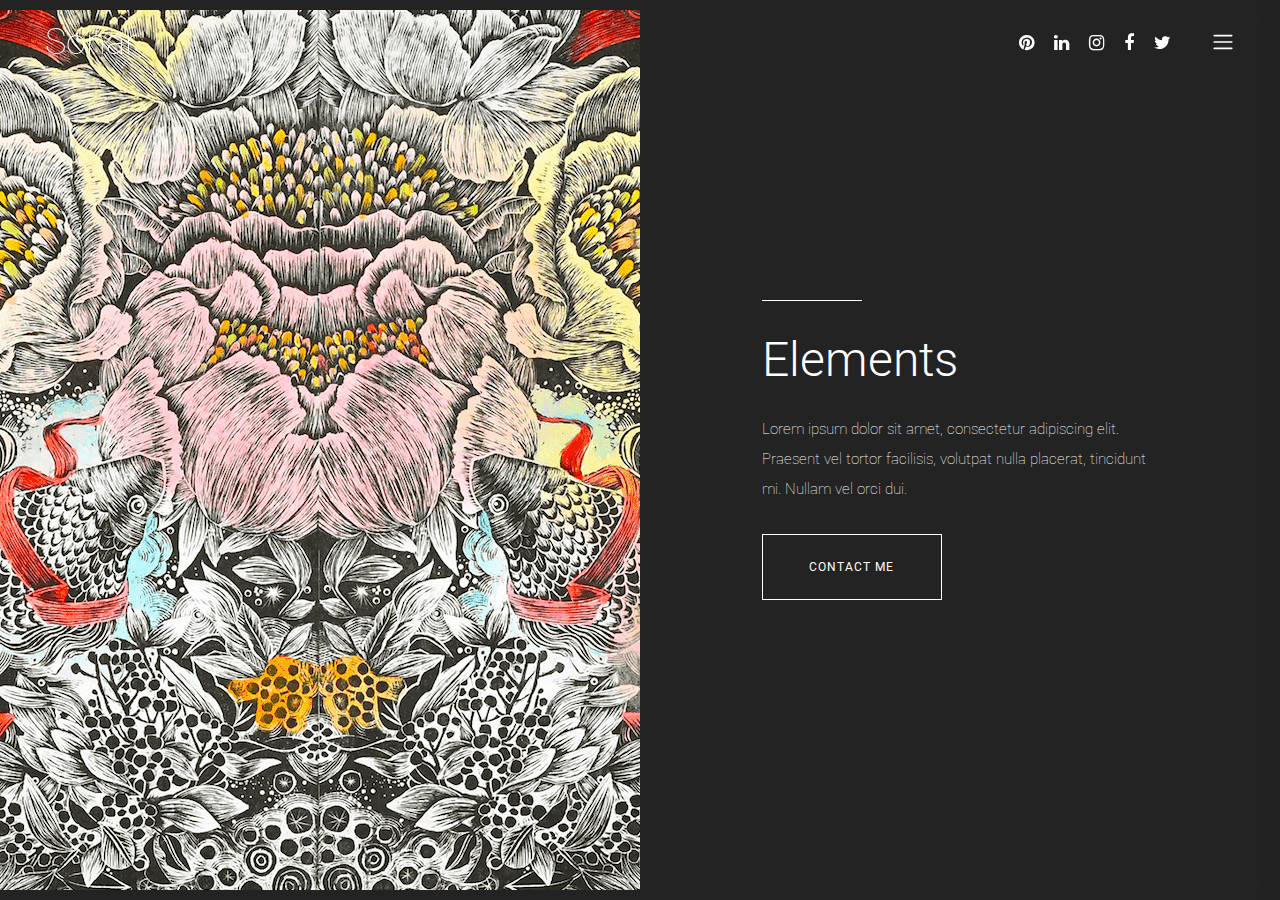
==== commit ac1c4af2: "commit" ====
--- a/index.html
+++ b/index.html
@@ -169,7 +169,10 @@
       <!-- Hero Thumbnail -->
       <div
         class="hero-thumbnail equalize bg-img"
-        style="background-image: url(img/bg-img/elements.jpg)"
+        style="
+          background-image: url(img/bg-img/heart.png);
+          background-size: auto;
+        "
       ></div>
 
       <!-- Hero Content -->
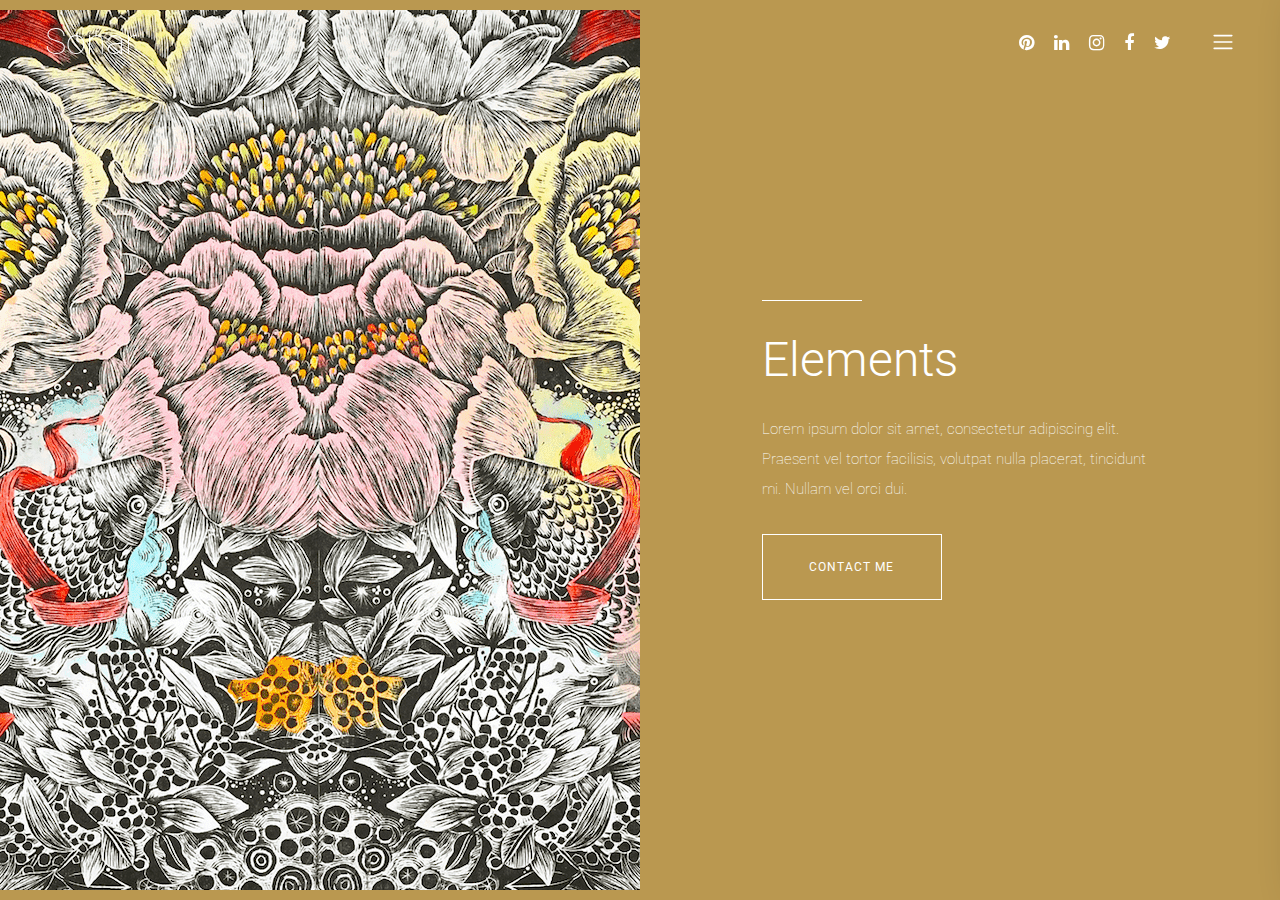
==== commit 4c78c206: "更新" ====
--- a/index.html
+++ b/index.html
@@ -24,7 +24,7 @@
     <link rel="stylesheet" href="css/magnific-popup.css" />
     <link rel="stylesheet" href="css/owl.carousel.css" />
     <link rel="stylesheet" href="css/themify-icons.css" />
-    <link rel="stylesheet" href="stylesheets/style.css" />
+    <link rel="stylesheet" href="scss/style.css" />
   </head>
 
   <body>
@@ -70,19 +70,7 @@
               <a class="nav-link" href="about-me.html">About Me</a>
             </li>
             <li class="nav-item">
-              <a class="nav-link" href="services.html">Services</a>
-            </li>
-            <li class="nav-item">
               <a class="nav-link" href="portfolio.html">Portfolio</a>
-            </li>
-            <li class="nav-item">
-              <a class="nav-link" href="blog.html">Blog</a>
-            </li>
-            <li class="nav-item">
-              <a class="nav-link" href="contact.html">Contact</a>
-            </li>
-            <li class="nav-item">
-              <a class="nav-link" href="elements.html">Elements</a>
             </li>
           </ul>
         </nav>
@@ -91,13 +79,13 @@
       <div class="copywrite-text">
         <p>
           <!-- Link back to Colorlib can't be removed. Template is licensed under CC BY 3.0. -->
-          Copyright &copy;
+          <!-- Copyright &copy;
           <script>
             document.write(new Date().getFullYear());
           </script>
           All rights reserved | This template is made with
           <i class="fa fa-heart-o" aria-hidden="true"></i> by
-          <a href="https://colorlib.com" target="_blank">Colorlib</a>
+          <a href="https://colorlib.com" target="_blank">Colorlib</a> -->
           <!-- Link back to Colorlib can't be removed. Template is licensed under CC BY 3.0. -->
         </p>
       </div>
--- a/scss/style.css
+++ b/scss/style.css
@@ -0,0 +1,2115 @@
+/* [ -- Master Stylesheet -- ] */
+/* ----------------------------------------------------------
+:: Template Name: Sonar - Photography Template
+:: Author: Colorlib
+:: Author URL: https://colorlib.com
+:: Version: 1.0
+:: Created: March 09, 2018
+:: Last Updated: March 09, 2018
+---------------------------------------------------------- */
+/* Variables */
+/* mixin */
+/* :: Import Fonts */
+@import url("https://fonts.googleapis.com/css?family=Roboto:100,300,400,500,700");
+/* :: Import All CSS */
+/* :: Base CSS */
+* {
+  margin: 0;
+  padding: 0;
+}
+
+body {
+  font-family: "Roboto", sans-serif;
+}
+
+h1,
+h2,
+h3,
+h4,
+h5,
+h6 {
+  color: #ba9850;
+  font-weight: 300;
+}
+
+p {
+  color: #565656;
+  font-size: 15px;
+  line-height: 2;
+  font-weight: 100;
+}
+
+a {
+  -webkit-transition-duration: 500ms;
+  transition-duration: 500ms;
+  text-decoration: none;
+  outline: none;
+  font-size: 14px;
+  font-weight: 700;
+}
+
+a:hover, a:focus {
+  -webkit-transition-duration: 500ms;
+  transition-duration: 500ms;
+  text-decoration: none;
+  outline: none;
+  font-size: 12px;
+  font-weight: 400;
+}
+
+#preloader {
+  display: -webkit-box;
+  display: -ms-flexbox;
+  display: flex;
+  -webkit-box-align: center;
+  -ms-flex-align: center;
+  -ms-grid-row-align: center;
+  align-items: center;
+  -webkit-box-pack: center;
+  -ms-flex-pack: center;
+  justify-content: center;
+  background-color: #ba9850;
+  position: fixed;
+  width: 100%;
+  height: 100%;
+  z-index: 1000000;
+}
+
+#sonar-load {
+  width: 70px;
+  height: 70px;
+  border-radius: 50%;
+  border: 3px;
+  border-style: solid;
+  border-color: transparent;
+  border-top-color: #f8f5f5;
+  -webkit-animation: sonar 2400ms linear infinite;
+  animation: sonar 2400ms linear infinite;
+  z-index: 999;
+}
+
+#sonar-load:before {
+  content: "";
+  position: absolute;
+  top: 7.5px;
+  left: 7.5px;
+  right: 7.5px;
+  bottom: 7.5px;
+  border-radius: 50%;
+  border: 3px;
+  border-style: solid;
+  border-color: transparent;
+  border-top-color: #f8f5f5;
+  -webkit-animation: sonar 2700ms linear infinite;
+  animation: sonar 2700ms linear infinite;
+}
+
+#sonar-load:after {
+  content: "";
+  position: absolute;
+  top: 20px;
+  left: 20px;
+  right: 20px;
+  bottom: 20px;
+  border-radius: 50%;
+  border: 3px;
+  border-style: solid;
+  border-color: transparent;
+  border-top-color: #f8f5f5;
+  -webkit-animation: sonar 1800ms linear infinite;
+  animation: sonar 1800ms linear infinite;
+}
+
+@-webkit-keyframes sonar {
+  0% {
+    -webkit-transform: rotate(0deg);
+    transform: rotate(0deg);
+  }
+  100% {
+    -webkit-transform: rotate(360deg);
+    transform: rotate(360deg);
+  }
+}
+
+@keyframes sonar {
+  0% {
+    -webkit-transform: rotate(0deg);
+    transform: rotate(0deg);
+  }
+  100% {
+    -webkit-transform: rotate(360deg);
+    transform: rotate(360deg);
+  }
+}
+
+ul,
+ol {
+  margin: 0;
+}
+
+ul li,
+ol li {
+  list-style: none;
+}
+
+img {
+  height: auto;
+  max-width: 100%;
+}
+
+.sonar-table {
+  display: table;
+  z-index: 9;
+  position: absolute;
+  width: 100%;
+  height: 100%;
+  margin: 0;
+}
+
+.sonar-table-cell {
+  display: table-cell;
+  vertical-align: middle;
+}
+
+.mt-15 {
+  margin-top: 15px;
+}
+
+.mt-30 {
+  margin-top: 30px;
+}
+
+.mt-50 {
+  margin-top: 50px;
+}
+
+.mt-70 {
+  margin-top: 70px;
+}
+
+.mt-100 {
+  margin-top: 100px;
+}
+
+.mb-15 {
+  margin-bottom: 15px;
+}
+
+.mb-30 {
+  margin-bottom: 30px;
+}
+
+.mb-50 {
+  margin-bottom: 50px;
+}
+
+.ml-15 {
+  margin-left: 15px;
+}
+
+.ml-30 {
+  margin-left: 30px;
+}
+
+.mr-15 {
+  margin-right: 15px;
+}
+
+.mr-30 {
+  margin-right: 30px;
+}
+
+.mb-70 {
+  margin-bottom: 70px;
+}
+
+.mb-100 {
+  margin-bottom: 100px;
+}
+
+.mt-230 {
+  margin-top: 230px;
+}
+
+@media only screen and (max-width: 767px) {
+  .mt-230 {
+    margin-top: 100px;
+  }
+}
+
+.bg-img {
+  background-position: center center;
+  background-size: cover;
+  background-repeat: no-repeat;
+}
+
+.bg-transparent {
+  background-color: transparent;
+}
+
+.font-bold {
+  font-weight: 700;
+}
+
+.font-light {
+  font-weight: 300;
+}
+
+.height-500 {
+  height: 500px !important;
+}
+
+.height-600 {
+  height: 600px !important;
+}
+
+.height-700 {
+  height: 700px !important;
+}
+
+.height-800 {
+  height: 800px !important;
+}
+
+.mfp-wrap {
+  z-index: 100000;
+}
+
+.mfp-image-holder .mfp-close,
+.mfp-iframe-holder .mfp-close {
+  color: #ffffff;
+  right: -30px;
+  padding-right: 0;
+  width: 30px;
+  height: 30px;
+  line-height: 25px;
+  text-align: center;
+  border: 2px solid #ffffff;
+  border-radius: 50%;
+  top: 10px;
+}
+
+#scrollUp {
+  background-color: #ba9850;
+  border-radius: 50%;
+  bottom: 60px;
+  right: 60px;
+  -webkit-box-shadow: 0 2px 6px 0 rgba(0, 0, 0, 0.3);
+          box-shadow: 0 2px 6px 0 rgba(0, 0, 0, 0.3);
+  color: #ffffff;
+  font-size: 30px;
+  height: 70px;
+  text-align: center;
+  width: 70px;
+  line-height: 66px;
+  -webkit-transition-duration: 500ms;
+  transition-duration: 500ms;
+}
+
+#scrollUp:hover {
+  background-color: #192a56;
+}
+
+@media only screen and (min-width: 768px) and (max-width: 991px) {
+  #scrollUp {
+    bottom: 30px;
+    right: 30px;
+    height: 50px;
+    width: 50px;
+    line-height: 46px;
+  }
+}
+
+@media only screen and (max-width: 767px) {
+  #scrollUp {
+    bottom: 30px;
+    right: 30px;
+    height: 50px;
+    width: 50px;
+    line-height: 46px;
+  }
+}
+
+.section-padding-100 {
+  padding: 100px 0;
+}
+
+.section-padding-50 {
+  padding: 50px 0;
+}
+
+.section-padding-50-0 {
+  padding: 50px 0 0 0;
+}
+
+.section-padding-100-70 {
+  padding: 100px 0 70px;
+}
+
+.section-padding-100-50 {
+  padding: 100px 0 50px;
+}
+
+.section-padding-100-0 {
+  padding: 100px 0 0;
+}
+
+.section-padding-0-100 {
+  padding: 0 0 100px;
+}
+
+.section-padding-100-20 {
+  padding: 100px 0 20px 0;
+}
+
+.bg-gray {
+  background-color: #f8f5f5;
+}
+
+.nicescroll-rails {
+  z-index: 999999 !important;
+}
+
+.section-heading {
+  text-align: center;
+  margin-bottom: 80px;
+  position: relative;
+  z-index: 1;
+}
+
+.section-heading .line {
+  width: 100px;
+  height: 1px;
+  background-color: #ba9850;
+  margin-bottom: 30px;
+  display: block;
+}
+
+.section-heading h2 {
+  font-size: 48px;
+  margin-bottom: 0;
+  font-weight: 100;
+  line-height: 1.5;
+}
+
+.section-heading h2 span {
+  font-weight: 400;
+}
+
+@media only screen and (min-width: 768px) and (max-width: 991px) {
+  .section-heading h2 {
+    font-size: 36px;
+  }
+}
+
+@media only screen and (max-width: 767px) {
+  .section-heading h2 {
+    font-size: 30px;
+  }
+}
+
+.sonar-btn {
+  position: relative;
+  z-index: 1;
+  min-width: 180px;
+  height: 66px;
+  border: 1px solid;
+  border-color: #ba9850;
+  text-transform: uppercase;
+  color: #ba9850;
+  font-size: 12px;
+  letter-spacing: 1px;
+  border-radius: 0;
+  line-height: 64px;
+  padding: 0;
+  background-color: #ffffff;
+}
+
+.sonar-btn:hover, .sonar-btn:focus {
+  background-color: #ba9850;
+  font-size: 12px;
+  color: #ffffff;
+}
+
+.sonar-btn.white-btn {
+  border-color: #ffffff;
+  color: #ffffff;
+  background-color: transparent;
+}
+
+.sonar-btn.white-btn:hover, .sonar-btn.white-btn:focus {
+  background-color: #ffffff;
+  color: #ba9850;
+}
+
+.sonar-btn.btn-2 {
+  background-color: #ba9850;
+  font-size: 12px;
+  color: #ffffff;
+}
+
+.sonar-btn.btn-3 {
+  background-color: #ba9850;
+  color: #ffffff;
+}
+
+.sonar-btn.btn-3::before {
+  position: absolute;
+  width: 100%;
+  height: 100%;
+  background-color: transparent;
+  border: 1px solid;
+  border-color: #ba9850;
+  right: -6px;
+  bottom: -6px;
+  content: '';
+  z-index: -100;
+}
+
+.sonar-btn.btn-3:hover, .sonar-btn.btn-3:focus {
+  background-color: #ba9850;
+  color: #ffffff;
+}
+
+.bg-overlay {
+  position: relative;
+  z-index: 1;
+}
+
+.bg-overlay::after {
+  position: absolute;
+  z-index: -1;
+  top: 0;
+  left: 0;
+  width: 100%;
+  height: 100%;
+  background-color: #ba9850;
+  opacity: 0.85;
+  content: '';
+}
+
+.bg-overlay-black {
+  position: relative;
+  z-index: 1;
+}
+
+.bg-overlay-black::after {
+  position: absolute;
+  z-index: 1;
+  top: 0;
+  left: 0;
+  width: 100%;
+  height: 100%;
+  background-color: #ba9850;
+  opacity: 0.85;
+  content: '';
+}
+
+.bg-overlay-white {
+  position: relative;
+  z-index: 1;
+}
+
+.bg-overlay-white::after {
+  position: absolute;
+  z-index: -2;
+  top: 0;
+  left: 0;
+  width: 100%;
+  height: 100%;
+  background-color: rgba(230, 241, 255, 0.5);
+  content: '';
+}
+
+.slide-background-overlay {
+  position: relative;
+  z-index: 1;
+  bottom: 0;
+  left: 0;
+  width: 100%;
+  height: 60%;
+}
+
+.slide-background-overlay::after {
+  content: '';
+  position: absolute;
+  height: 60%;
+  width: 100%;
+  z-index: -1;
+  bottom: 0;
+  left: 0;
+  background: rgba(0, 0, 0, 0.9);
+  background: -webkit-gradient(linear, left bottom, left top, from(rgba(0, 0, 0, 0.9)), color-stop(90%, rgba(0, 0, 0, 0.1)), to(rgba(0, 0, 0, 0)));
+  background: linear-gradient(to top, rgba(0, 0, 0, 0.9) 0%, rgba(0, 0, 0, 0.1) 90%, rgba(0, 0, 0, 0) 100%);
+}
+
+.grids {
+  position: fixed;
+  width: 100%;
+  height: 100%;
+  z-index: -1;
+}
+
+.grids div {
+  width: 1px;
+  height: 100%;
+  background-color: #e0e3e4;
+}
+
+.grids div:nth-child(5) {
+  background-color: #bababa;
+}
+
+.grids div:first-child, .grids div:last-child {
+  background-color: transparent;
+}
+
+/* :: Header Area CSS */
+.header-area {
+  position: fixed;
+  z-index: 995;
+  top: 0;
+  left: 0;
+  width: 100%;
+  height: auto;
+  -webkit-transition-duration: 500ms;
+  transition-duration: 500ms;
+  background-color: transparent;
+  padding: 15px 30px;
+}
+
+.header-area .logo-area a {
+  color: #ffffff;
+  font-size: 36px;
+  font-weight: 100;
+}
+
+@media only screen and (max-width: 767px) {
+  .header-area .logo-area a {
+    font-size: 24px;
+  }
+}
+
+.header-area .menu-content-area .header-social-area {
+  margin-right: 30px;
+}
+
+.header-area .menu-content-area .header-social-area a {
+  font-size: 18px;
+  padding: 0 10px;
+  color: #ffffff;
+}
+
+@media only screen and (max-width: 767px) {
+  .header-area .menu-content-area .header-social-area a {
+    padding: 0 5px;
+    font-size: 14px;
+  }
+}
+
+@media only screen and (max-width: 767px) {
+  .header-area .menu-content-area .header-social-area {
+    margin-right: 15px;
+  }
+}
+
+.header-area.sticky {
+  background-color: #ba9850;
+}
+
+@media only screen and (max-width: 767px) {
+  .header-area {
+    padding: 10px 0;
+  }
+}
+
+.navbar-toggler-icon {
+  background-image: url("data:image/svg+xml;charset=utf8,%3Csvg viewBox='0 0 30 30' xmlns='http://www.w3.org/2000/svg'%3E%3Cpath stroke='rgba(255, 255, 255, 1)' stroke-width='2' stroke-linecap='round' stroke-miterlimit='10' d='M4 7h22M4 15h22M4 23h22'/%3E%3C/svg%3E");
+  cursor: pointer;
+}
+
+.mainMenu {
+  position: fixed;
+  width: 480px;
+  height: 100%;
+  top: 0;
+  right: -500px;
+  background-color: #ba9850;
+  z-index: 99999;
+  text-align: center;
+  -webkit-box-orient: vertical;
+  -webkit-box-direction: normal;
+  -ms-flex-direction: column;
+  flex-direction: column;
+  padding: 50px 15px;
+  -webkit-transition-duration: 800ms;
+  transition-duration: 800ms;
+  -webkit-box-shadow: 0 0 40px rgba(0, 0, 0, 0.2);
+          box-shadow: 0 0 40px rgba(0, 0, 0, 0.2);
+}
+
+.mainMenu .closeIcon {
+  position: absolute;
+  right: 50px;
+  top: 50px;
+  z-index: 9;
+  color: #ffffff;
+  font-size: 20px;
+  cursor: pointer;
+  -webkit-transition-duration: 750ms;
+  transition-duration: 750ms;
+}
+
+.mainMenu .closeIcon:hover {
+  -webkit-transform: rotate(180deg);
+  transform: rotate(180deg);
+}
+
+@media only screen and (max-width: 767px) {
+  .mainMenu .closeIcon {
+    right: 30px;
+    top: 30px;
+  }
+}
+
+.mainMenu .logo-area a {
+  color: #ffffff;
+  font-size: 30px;
+  display: block;
+  font-weight: 100;
+}
+
+@media only screen and (max-width: 767px) {
+  .mainMenu .logo-area a {
+    font-size: 24px;
+  }
+}
+
+.mainMenu .copywrite-text p {
+  margin-bottom: 0;
+  color: #ffffff;
+}
+
+@media only screen and (max-width: 767px) {
+  .mainMenu .copywrite-text p {
+    font-size: 14px;
+  }
+}
+
+.mainMenu .copywrite-text a {
+  font-weight: 100;
+  color: #ffffff;
+}
+
+.mainMenu .copywrite-text a:hover, .mainMenu .copywrite-text a:focus {
+  font-size: 14px;
+}
+
+.mainMenu .nav-link {
+  color: #ffffff;
+  font-size: 18px;
+  position: relative;
+  z-index: 1;
+  font-weight: 300;
+  padding: 12px 15px;
+}
+
+@media only screen and (max-width: 767px) {
+  .mainMenu .nav-link {
+    font-size: 14px;
+    padding: 10px;
+  }
+}
+
+.mainMenu .nav-link::after {
+  content: '';
+  bottom: 0;
+  width: 30px;
+  height: 1px;
+  background-color: rgba(255, 255, 255, 0.5);
+  left: 50%;
+  -webkit-transform: translateX(-50%);
+  transform: translateX(-50%);
+  position: absolute;
+  z-index: 5;
+  -webkit-transition-duration: 500ms;
+  transition-duration: 500ms;
+}
+
+.mainMenu .nav-link:hover::after, .mainMenu .nav-link:focus::after {
+  width: 70px;
+  background-color: white;
+}
+
+@media only screen and (min-width: 992px) and (max-width: 1199px) {
+  .mainMenu {
+    padding: 30px 15px;
+  }
+}
+
+@media only screen and (min-width: 768px) and (max-width: 991px) {
+  .mainMenu {
+    padding: 30px 15px;
+  }
+}
+
+@media only screen and (max-width: 767px) {
+  .mainMenu {
+    padding: 15px;
+    width: 300px;
+  }
+}
+
+/* :: Menu Open CSS */
+.menu-open .mainMenu {
+  right: 0;
+}
+
+/* :: Hero Slides Area CSS */
+.hero-slides .single-hero-slide {
+  height: 950px;
+  position: relative;
+  z-index: 1;
+  padding: 0 40px 100px;
+  -webkit-transition-duration: 800ms;
+  transition-duration: 800ms;
+  overflow: visible;
+  cursor: pointer;
+}
+
+.hero-slides .single-hero-slide .hero-slides-content {
+  position: relative;
+  z-index: 1;
+  -webkit-transform: translateY(75%);
+  transform: translateY(75%);
+  -webkit-transition-duration: 800ms;
+  transition-duration: 800ms;
+  bottom: 0;
+}
+
+.hero-slides .single-hero-slide .hero-slides-content .line {
+  width: 100px;
+  height: 1px;
+  background-color: #ffffff;
+  margin-bottom: 30px;
+  display: block;
+}
+
+.hero-slides .single-hero-slide .hero-slides-content h2 {
+  color: #ffffff;
+  font-weight: 100;
+}
+
+.hero-slides .single-hero-slide .hero-slides-content p {
+  color: #ffffff;
+  margin-bottom: 0;
+  -webkit-transition-duration: 500ms;
+  transition-duration: 500ms;
+  margin-top: 140px;
+}
+
+.hero-slides .single-hero-slide:hover .hero-slides-content {
+  -webkit-transform: translateY(0%);
+  transform: translateY(0%);
+}
+
+.hero-slides .single-hero-slide:hover p {
+  margin-top: 40px;
+}
+
+@media only screen and (min-width: 992px) and (max-width: 1199px) {
+  .hero-slides .single-hero-slide {
+    height: 800px;
+  }
+}
+
+@media only screen and (min-width: 768px) and (max-width: 991px) {
+  .hero-slides .single-hero-slide {
+    height: 700px;
+  }
+}
+
+@media only screen and (max-width: 767px) {
+  .hero-slides .single-hero-slide {
+    height: 550px;
+  }
+}
+
+.hero-slides .owl-dots {
+  position: absolute;
+  left: 50px;
+  bottom: 50px;
+}
+
+.hero-slides .owl-dots .owl-dot {
+  width: 8px;
+  height: 8px;
+  border: 1px solid #6a6a67;
+  margin: 0 5px;
+  border-radius: 50%;
+  display: inline-block;
+}
+
+.hero-slides .owl-dots .owl-dot.active {
+  border: 1px solid #ffffff;
+  background-color: #ffffff;
+}
+
+/* :: Portfolio Area CSS */
+.portfolio-area {
+  overflow-x: hidden;
+}
+
+.portfolio-area .portfolio-title h2 {
+  font-size: 56px;
+  text-align: center;
+  font-weight: 100;
+}
+
+.portfolio-area .portfolio-title h2 span {
+  font-weight: 400;
+}
+
+@media only screen and (min-width: 768px) and (max-width: 991px) {
+  .portfolio-area .portfolio-title h2 {
+    font-size: 36px;
+  }
+}
+
+@media only screen and (max-width: 767px) {
+  .portfolio-area .portfolio-title h2 {
+    font-size: 30px;
+  }
+}
+
+.single-portfolio-item {
+  position: relative;
+  z-index: 1;
+}
+
+.single-portfolio-item .backend-content .dots {
+  position: absolute;
+  z-index: -1;
+  top: -100px;
+  left: -150px;
+}
+
+.single-portfolio-item .backend-content h2 {
+  position: absolute;
+  font-size: 230px;
+  color: #f0f0f0;
+  z-index: -10;
+  top: -170px;
+  right: 40%;
+}
+
+@media only screen and (min-width: 992px) and (max-width: 1199px) {
+  .single-portfolio-item .backend-content h2 {
+    font-size: 170px;
+    top: -120px;
+  }
+}
+
+@media only screen and (min-width: 768px) and (max-width: 991px) {
+  .single-portfolio-item .backend-content h2 {
+    font-size: 80px;
+    top: -50px;
+  }
+}
+
+@media only screen and (max-width: 767px) {
+  .single-portfolio-item .backend-content h2 {
+    font-size: 80px;
+    top: -50px;
+  }
+}
+
+.single-portfolio-item .portfolio-meta {
+  padding-top: 30px;
+}
+
+.single-portfolio-item .portfolio-meta p {
+  font-weight: 500;
+  font-size: 14px;
+  margin-bottom: 5px;
+}
+
+.single-portfolio-item .portfolio-meta h2 {
+  font-size: 30px;
+}
+
+@media only screen and (max-width: 767px) {
+  .single-portfolio-item .portfolio-meta h2 {
+    font-size: 24px;
+  }
+}
+
+.single-portfolio-item.portfolio-item-2 .backend-content .dots {
+  position: absolute;
+  z-index: -1;
+  top: 0;
+  left: auto;
+  right: -150px;
+}
+
+.single-portfolio-item.portfolio-item-3 .backend-content .dots {
+  top: 0;
+  left: -200px;
+  right: auto;
+  -webkit-transform: rotate(90deg);
+  transform: rotate(90deg);
+}
+
+.single-portfolio-item.portfolio-item-3 .backend-content h2 {
+  top: -180px;
+  left: 30%;
+  right: auto;
+}
+
+@media only screen and (min-width: 992px) and (max-width: 1199px) {
+  .single-portfolio-item.portfolio-item-3 .backend-content h2 {
+    top: -130px;
+  }
+}
+
+@media only screen and (min-width: 768px) and (max-width: 991px) {
+  .single-portfolio-item.portfolio-item-3 .backend-content h2 {
+    top: -90px;
+    font-size: 100px;
+  }
+}
+
+@media only screen and (max-width: 767px) {
+  .single-portfolio-item.portfolio-item-3 .backend-content h2 {
+    top: -70px;
+  }
+}
+
+@media only screen and (max-width: 767px) {
+  .single-portfolio-item.portfolio-item-3 {
+    margin-bottom: 100px;
+  }
+}
+
+.single-portfolio-item.portfolio-item-4 {
+  top: -220px;
+}
+
+.single-portfolio-item.portfolio-item-4 .backend-content .dots {
+  top: auto;
+  bottom: -130px;
+  left: 70%;
+  right: auto;
+  -webkit-transform: rotate(90deg);
+  transform: rotate(90deg);
+}
+
+@media only screen and (max-width: 767px) {
+  .single-portfolio-item.portfolio-item-4 {
+    top: 0;
+    margin-bottom: 100px;
+  }
+}
+
+.single-portfolio-item.portfolio-item-5 {
+  top: -450px;
+  height: 0;
+}
+
+@media only screen and (max-width: 767px) {
+  .single-portfolio-item.portfolio-item-5 {
+    top: 0;
+    height: auto;
+    margin-bottom: 100px;
+  }
+}
+
+@media only screen and (min-width: 768px) and (max-width: 991px) {
+  .single-portfolio-item.portfolio-item-5 {
+    top: -230px;
+  }
+}
+
+.single-portfolio-item.portfolio-item-6 {
+  top: 0;
+  height: 0;
+}
+
+@media only screen and (max-width: 767px) {
+  .single-portfolio-item.portfolio-item-6 {
+    height: auto;
+    margin-bottom: 100px;
+  }
+}
+
+.single-portfolio-item.portfolio-item-7 {
+  margin-top: 50px;
+}
+
+.single-portfolio-item.portfolio-item-7 .backend-content .dots {
+  position: absolute;
+  z-index: -1;
+  top: auto;
+  bottom: 0;
+  left: auto;
+  right: -150px;
+}
+
+.single-portfolio-item.portfolio-item-7 .backend-content h2 {
+  top: -180px;
+  left: 30%;
+  right: auto;
+}
+
+@media only screen and (min-width: 992px) and (max-width: 1199px) {
+  .single-portfolio-item.portfolio-item-7 .backend-content h2 {
+    top: -100px;
+  }
+}
+
+@media only screen and (max-width: 767px) {
+  .single-portfolio-item.portfolio-item-7 .backend-content h2 {
+    top: -60px;
+  }
+}
+
+/* :: Call to Action Area CSS */
+.call-to-action-content {
+  text-align: center;
+}
+
+.call-to-action-content h2 {
+  font-weight: 100;
+  font-size: 72px;
+  margin-bottom: 15px;
+}
+
+@media only screen and (min-width: 992px) and (max-width: 1199px) {
+  .call-to-action-content h2 {
+    font-size: 55px;
+  }
+}
+
+@media only screen and (min-width: 768px) and (max-width: 991px) {
+  .call-to-action-content h2 {
+    font-size: 36px;
+  }
+}
+
+@media only screen and (max-width: 767px) {
+  .call-to-action-content h2 {
+    font-size: 30px;
+  }
+}
+
+.call-to-action-content h5 {
+  font-size: 48px;
+  margin-bottom: 0;
+}
+
+@media only screen and (min-width: 768px) and (max-width: 991px) {
+  .call-to-action-content h5 {
+    font-size: 30px;
+  }
+}
+
+@media only screen and (max-width: 767px) {
+  .call-to-action-content h5 {
+    font-size: 24px;
+  }
+}
+
+.sonar-call-to-action-area {
+  position: relative;
+  z-index: 1;
+  overflow: hidden;
+}
+
+.sonar-call-to-action-area .backEnd-content h2 {
+  position: absolute;
+  font-size: 230px;
+  color: #f0f0f0;
+  z-index: -1;
+  top: -30px;
+  left: -3%;
+}
+
+@media only screen and (min-width: 992px) and (max-width: 1199px) {
+  .sonar-call-to-action-area .backEnd-content h2 {
+    font-size: 170px;
+    top: 0;
+  }
+}
+
+@media only screen and (min-width: 768px) and (max-width: 991px) {
+  .sonar-call-to-action-area .backEnd-content h2 {
+    font-size: 150px;
+    top: 0;
+  }
+}
+
+@media only screen and (max-width: 767px) {
+  .sonar-call-to-action-area .backEnd-content h2 {
+    font-size: 100px;
+  }
+}
+
+/* :: Footer CSS */
+.footer-area {
+  position: relative;
+  z-index: 1;
+  overflow: hidden;
+}
+
+.footer-area .copywrite-text {
+  padding: 30px;
+  text-align: center;
+}
+
+.footer-area .copywrite-text p {
+  font-weight: 300;
+  margin-bottom: 0;
+}
+
+.footer-area .copywrite-text a {
+  color: #565656;
+  font-weight: 300;
+  font-size: 15px;
+}
+
+.footer-area .copywrite-text a:hover, .footer-area .copywrite-text a:focus {
+  font-size: 15px;
+}
+
+.footer-area .backEnd-content .dots {
+  position: absolute;
+  right: -50px;
+  top: 0;
+  z-index: -1;
+}
+
+.footer-area .backEnd-content h2 {
+  position: absolute;
+  font-size: 230px;
+  color: #f0f0f0;
+  z-index: -1;
+  top: -50px;
+  left: -50px;
+}
+
+@media only screen and (min-width: 992px) and (max-width: 1199px) {
+  .footer-area .backEnd-content h2 {
+    font-size: 170px;
+  }
+}
+
+@media only screen and (min-width: 768px) and (max-width: 991px) {
+  .footer-area .backEnd-content h2 {
+    font-size: 120px;
+    top: 0;
+  }
+}
+
+@media only screen and (max-width: 767px) {
+  .footer-area .backEnd-content h2 {
+    font-size: 80px;
+    top: 0;
+    left: -30px;
+  }
+}
+
+/* :: Hero Area CSS */
+.hero-area {
+  background-color: #ba9850;
+  position: relative;
+  z-index: 1;
+  overflow: hidden;
+  -ms-flex-wrap: wrap;
+  flex-wrap: wrap;
+}
+
+.hero-area .backEnd-content .dots {
+  position: absolute;
+  right: -200px;
+  top: 50%;
+  z-index: -2;
+  opacity: 0.1;
+  -webkit-transform: translateY(-50%);
+  transform: translateY(-50%);
+}
+
+.hero-area .hero-thumbnail,
+.hero-area .hero-content {
+  -webkit-box-flex: 0;
+  -ms-flex: 0 0 50%;
+  flex: 0 0 50%;
+  min-width: 50%;
+  position: relative;
+  z-index: 1;
+}
+
+@media only screen and (max-width: 767px) {
+  .hero-area .hero-thumbnail,
+  .hero-area .hero-content {
+    -webkit-box-flex: 0;
+    -ms-flex: 0 0 100%;
+    flex: 0 0 100%;
+    min-width: 100%;
+  }
+}
+
+.hero-area .hero-content {
+  height: 880px;
+  padding: 100px 0;
+}
+
+.hero-area .hero-content .line {
+  width: 100px;
+  height: 1px;
+  background-color: #ffffff;
+  margin-bottom: 30px;
+  display: block;
+}
+
+.hero-area .hero-content h2 {
+  color: #ffffff;
+  font-size: 48px;
+  margin-bottom: 25px;
+}
+
+@media only screen and (min-width: 992px) and (max-width: 1199px) {
+  .hero-area .hero-content h2 {
+    font-size: 40px;
+  }
+}
+
+@media only screen and (min-width: 768px) and (max-width: 991px) {
+  .hero-area .hero-content h2 {
+    font-size: 30px;
+  }
+}
+
+@media only screen and (max-width: 767px) {
+  .hero-area .hero-content h2 {
+    font-size: 30px;
+  }
+}
+
+.hero-area .hero-content p {
+  color: #ffffff;
+  margin-bottom: 30px;
+}
+
+.hero-area .hero-content.aboutUs {
+  height: 1100px;
+}
+
+@media only screen and (max-width: 767px) {
+  .hero-area .hero-content.aboutUs {
+    height: auto;
+  }
+}
+
+@media only screen and (max-width: 767px) {
+  .hero-area .hero-content {
+    height: auto;
+  }
+}
+
+.hero-area .hero-thumbnail.aboutUs::before {
+  position: absolute;
+  width: 100%;
+  height: 100px;
+  bottom: 0;
+  left: 0;
+  background-color: #ffffff;
+  content: '';
+  z-index: 1;
+}
+
+@media only screen and (max-width: 767px) {
+  .hero-area .hero-thumbnail.aboutUs::before {
+    display: none;
+  }
+}
+
+@media only screen and (max-width: 767px) {
+  .hero-area .hero-thumbnail {
+    height: 400px;
+  }
+}
+
+/* :: Service Area CSS */
+.single-services-area {
+  position: relative;
+  z-index: 1;
+  margin-bottom: 50px;
+}
+
+.single-services-area img {
+  margin-bottom: 20px;
+}
+
+.single-services-area h4 {
+  font-size: 28px;
+  margin-bottom: 40px;
+}
+
+.single-services-area p {
+  margin-bottom: 0;
+}
+
+/* :: Testimonials Area CSS */
+.sonar-testimonials-area {
+  position: relative;
+  z-index: 1;
+  padding: 70px 0;
+  margin: 0 50px;
+}
+
+.sonar-testimonials-area::before {
+  position: absolute;
+  width: 20%;
+  height: 100%;
+  left: 0;
+  top: 0;
+  background-color: #ffffff;
+  content: '';
+}
+
+.sonar-testimonials-area .testimonial-content {
+  padding: 100px 80px 100px 200px;
+  position: relative;
+  z-index: 1;
+  left: -15px;
+  -webkit-box-shadow: -10px 10px 40px rgba(0, 0, 0, 0.15);
+          box-shadow: -10px 10px 40px rgba(0, 0, 0, 0.15);
+}
+
+@media only screen and (min-width: 992px) and (max-width: 1199px) {
+  .sonar-testimonials-area .testimonial-content {
+    padding: 100px 80px 100px 130px;
+  }
+}
+
+@media only screen and (max-width: 767px) {
+  .sonar-testimonials-area .testimonial-content {
+    padding: 50px 15px 50px 15px;
+  }
+}
+
+.sonar-testimonials-area .single-tes-slide p {
+  margin-bottom: 40px;
+  font-style: italic;
+}
+
+.sonar-testimonials-area .single-tes-slide h6 {
+  margin-bottom: 0;
+  font-style: italic;
+}
+
+.sonar-testimonials-area .owl-dots {
+  position: absolute;
+  top: 0;
+  left: -100px;
+  z-index: 10;
+  -webkit-transform: translateY(-50%);
+  transform: translateY(-50%);
+}
+
+.sonar-testimonials-area .owl-dots .owl-dot {
+  width: 8px;
+  height: 8px;
+  border: 1px solid #6a6a67;
+  border-radius: 50%;
+  margin: 8px 0;
+  display: block;
+}
+
+.sonar-testimonials-area .owl-dots .owl-dot.active {
+  border-color: #ba9850;
+  background-color: #ba9850;
+}
+
+@media only screen and (min-width: 992px) and (max-width: 1199px) {
+  .sonar-testimonials-area .owl-dots {
+    top: 20%;
+  }
+}
+
+@media only screen and (min-width: 768px) and (max-width: 991px) {
+  .sonar-testimonials-area .owl-dots {
+    top: 30%;
+  }
+}
+
+@media only screen and (max-width: 767px) {
+  .sonar-testimonials-area .owl-dots {
+    display: none;
+  }
+}
+
+@media only screen and (max-width: 767px) {
+  .sonar-testimonials-area {
+    margin: 0 15px;
+  }
+}
+
+/* :: Portfolio Area CSS */
+.sonar-projects-area {
+  position: relative;
+  z-index: 1;
+  padding: 100px 35px 50px;
+}
+
+.sonar-projects-area .single_gallery_item {
+  position: relative;
+  z-index: 1;
+  margin-bottom: 50px;
+}
+
+.sonar-projects-area .single_gallery_item .gallery-content {
+  padding-top: 30px;
+}
+
+.sonar-projects-area .single_gallery_item .gallery-content h4 {
+  margin-bottom: 10px;
+}
+
+@media only screen and (max-width: 767px) {
+  .sonar-projects-area .single_gallery_item .gallery-content h4 {
+    font-size: 20px;
+  }
+}
+
+.sonar-projects-area .single_gallery_item .gallery-content p {
+  margin-bottom: 0;
+}
+
+.sonar-portfolio-menu {
+  position: absolute;
+  bottom: 40px;
+  right: 0;
+  width: 50%;
+  z-index: 100;
+}
+
+.sonar-portfolio-menu .btn {
+  padding: 5px 0;
+  border: none;
+  border-bottom: 2px solid;
+  border-color: transparent;
+  background-color: transparent;
+  color: #ffffff;
+  border-radius: 0;
+  margin: 0 20px;
+}
+
+.sonar-portfolio-menu .btn.active {
+  border-color: #ffffff;
+}
+
+.sonar-portfolio-menu .btn:hover, .sonar-portfolio-menu .btn:focus {
+  -webkit-box-shadow: none;
+          box-shadow: none;
+}
+
+@media only screen and (min-width: 992px) and (max-width: 1199px) {
+  .sonar-portfolio-menu .btn {
+    margin: 0 10px;
+  }
+}
+
+@media only screen and (min-width: 768px) and (max-width: 991px) {
+  .sonar-portfolio-menu .btn {
+    margin: 0 5px;
+    font-size: 14px;
+  }
+}
+
+@media only screen and (max-width: 767px) {
+  .sonar-portfolio-menu .btn {
+    margin: 0 5px;
+    font-size: 14px;
+  }
+}
+
+@media only screen and (max-width: 767px) {
+  .sonar-portfolio-menu {
+    width: 100%;
+    bottom: 20px;
+  }
+}
+
+/* :: Blog Area CSS */
+.sonar-blog-area,
+.sonar-contact-area {
+  position: relative;
+  z-index: 1;
+  overflow: hidden;
+}
+
+.sonar-blog-area .backEnd-content .dots,
+.sonar-contact-area .backEnd-content .dots {
+  position: absolute;
+  top: -50px;
+  right: -200px;
+}
+
+.single-blog-area {
+  position: relative;
+  z-index: 1;
+}
+
+.single-blog-area .blog-post-thumbnail {
+  position: relative;
+  z-index: 1;
+}
+
+.single-blog-area .blog-post-thumbnail .post-date a {
+  position: absolute;
+  width: 45px;
+  height: auto;
+  padding: 15px 10px;
+  background-color: #ba9850;
+  top: -20px;
+  left: 25px;
+  font-weight: 100;
+  color: #ffffff;
+  text-align: center;
+  line-height: 2;
+  font-size: 15px;
+}
+
+.single-blog-area .blog-post-thumbnail .post-date a:hover, .single-blog-area .blog-post-thumbnail .post-date a:focus {
+  font-weight: 100;
+  font-size: 15px;
+}
+
+.single-blog-area .post-content {
+  padding-top: 60px;
+}
+
+.single-blog-area .post-content .headline {
+  font-size: 28px;
+  margin-bottom: 5px;
+  font-weight: 300;
+  color: #ba9850;
+}
+
+.single-blog-area .post-content .headline:hover, .single-blog-area .post-content .headline:focus {
+  font-weight: 300;
+}
+
+.single-blog-area .post-content .post-meta {
+  margin-bottom: 50px;
+}
+
+.single-blog-area .post-content .post-meta a {
+  font-size: 12px;
+  font-weight: 500;
+  color: #ba9850;
+}
+
+.single-blog-area .post-content .post-meta a:hover, .single-blog-area .post-content .post-meta a:focus {
+  font-size: 12px;
+  font-weight: 500;
+}
+
+.single-blog-area .post-content p {
+  margin-bottom: 0;
+}
+
+.search-widget-area form {
+  position: relative;
+  z-index: 1;
+}
+
+.search-widget-area form input {
+  width: 100%;
+  height: 42px;
+  font-size: 12px;
+  font-style: italic;
+  border: none;
+  border-radius: 0;
+  border-bottom: 2px solid #f3f4fa;
+  padding: 0 15px;
+  background-color: transparent;
+}
+
+.search-widget-area form button {
+  width: 50px;
+  height: 42px;
+  background-color: #ba9850;
+  color: #ffffff;
+  font-size: 16px;
+  border: none;
+  position: absolute;
+  top: 0;
+  right: 0;
+  z-index: 10;
+}
+
+.sonar-catagories-widget-area h6 {
+  margin-bottom: 15px;
+}
+
+.sonar-catagories-widget-area .catagories-menu li a {
+  padding: 10px 0 10px 40px;
+  font-size: 12px;
+  font-weight: 300;
+  color: #565656;
+  display: block;
+}
+
+.latest-news-widget-area h6 {
+  margin-bottom: 25px;
+}
+
+.latest-news-widget-area .widget-single-blog-post {
+  margin-bottom: 30px;
+}
+
+.latest-news-widget-area .widget-single-blog-post .widget-post-content a {
+  font-size: 15px;
+  color: #ba9850;
+  margin-bottom: 5px;
+  font-weight: 300;
+}
+
+.latest-news-widget-area .widget-single-blog-post .widget-post-content a:hover, .latest-news-widget-area .widget-single-blog-post .widget-post-content a:focus {
+  font-size: 15px;
+  font-weight: 300;
+}
+
+.latest-news-widget-area .widget-single-blog-post .widget-post-content p {
+  font-size: 12px;
+  margin-bottom: 0;
+}
+
+/* :: Contact Area CSS */
+.contact-form h2 {
+  font-size: 72px;
+  margin-bottom: 15px;
+  font-weight: 100;
+}
+
+@media only screen and (min-width: 992px) and (max-width: 1199px) {
+  .contact-form h2 {
+    font-size: 55px;
+  }
+}
+
+@media only screen and (min-width: 768px) and (max-width: 991px) {
+  .contact-form h2 {
+    font-size: 36px;
+  }
+}
+
+@media only screen and (max-width: 767px) {
+  .contact-form h2 {
+    font-size: 30px;
+  }
+}
+
+.contact-form h4 {
+  font-size: 48px;
+  margin-bottom: 80px;
+}
+
+@media only screen and (min-width: 768px) and (max-width: 991px) {
+  .contact-form h4 {
+    font-size: 30px;
+  }
+}
+
+@media only screen and (max-width: 767px) {
+  .contact-form h4 {
+    font-size: 24px;
+  }
+}
+
+.contact-form .form-group {
+  margin-bottom: 30px;
+}
+
+.contact-form .form-control {
+  width: 100%;
+  height: 60px;
+  padding: 0 15px;
+  border: none;
+  border-bottom: 1px solid;
+  border-color: #c0c0c0;
+  border-radius: 0;
+  font-size: 12px;
+  font-style: italic;
+  color: #ba9850;
+  background-color: transparent;
+}
+
+.contact-form .form-control:focus, .contact-form .form-control:hover {
+  -webkit-box-shadow: none;
+          box-shadow: none;
+}
+
+.contact-form textarea {
+  margin-bottom: 50px;
+}
+
+.contact-form textarea.form-control {
+  height: 220px;
+  padding: 15px;
+}
+
+.map-area {
+  position: relative;
+  z-index: 1;
+  margin: 0 50px;
+}
+
+.map-area #googleMap {
+  width: 100%;
+  height: 540px;
+}
+
+@media only screen and (max-width: 767px) {
+  .map-area #googleMap {
+    height: 400px;
+  }
+}
+
+@media only screen and (max-width: 767px) {
+  .map-area {
+    margin: 0 20px;
+  }
+}
+
+/* :: About Area CSS */
+.sonar-about-us-area {
+  position: relative;
+  z-index: 1;
+  padding: 120px 0;
+  overflow: hidden;
+}
+
+.sonar-about-us-area::after {
+  content: "";
+  width: 50%;
+  height: 100%;
+  top: 0;
+  left: 0;
+  background-color: #ffffff;
+  position: absolute;
+  z-index: -5;
+}
+
+.sonar-about-us-area.second-part {
+  position: relative;
+  padding: 120px 0;
+}
+
+.sonar-about-us-area.second-part::after {
+  content: "";
+  width: 50%;
+  height: 100%;
+  top: 0;
+  left: auto;
+  right: 0;
+  background-color: #ffffff;
+  position: absolute;
+  z-index: -5;
+}
+
+.sonar-about-us-area .about-us-content {
+  padding: 15px 100px 100px;
+  margin-left: 100px;
+}
+
+@media only screen and (min-width: 992px) and (max-width: 1199px) {
+  .sonar-about-us-area .about-us-content {
+    padding: 15px 30px 100px;
+    margin-left: 50px;
+  }
+}
+
+@media only screen and (min-width: 768px) and (max-width: 991px) {
+  .sonar-about-us-area .about-us-content {
+    margin-left: 0;
+  }
+}
+
+@media only screen and (max-width: 767px) {
+  .sonar-about-us-area .about-us-content {
+    margin-left: 0;
+    padding: 15px 20px 100px;
+  }
+}
+
+.sonar-about-us-area .backEnd-content h2 {
+  position: absolute;
+  font-size: 230px;
+  color: #f0f0f0;
+  z-index: -1;
+  top: -130px;
+  left: -10%;
+}
+
+@media only screen and (min-width: 992px) and (max-width: 1199px) {
+  .sonar-about-us-area .backEnd-content h2 {
+    font-size: 170px;
+    top: -90px;
+  }
+}
+
+@media only screen and (min-width: 768px) and (max-width: 991px) {
+  .sonar-about-us-area .backEnd-content h2 {
+    font-size: 100px;
+    top: -30px;
+    left: -5%;
+  }
+}
+
+@media only screen and (max-width: 767px) {
+  .sonar-about-us-area .backEnd-content h2 {
+    font-size: 60px;
+    top: 0;
+  }
+}
+
+.sonar-about-us-area.second-part {
+  overflow: hidden;
+}
+
+.sonar-about-us-area.second-part .about-us-content {
+  padding: 100px;
+  margin-left: 0;
+  margin-right: 100px;
+}
+
+@media only screen and (min-width: 992px) and (max-width: 1199px) {
+  .sonar-about-us-area.second-part .about-us-content {
+    margin-right: 0;
+  }
+}
+
+@media only screen and (min-width: 768px) and (max-width: 991px) {
+  .sonar-about-us-area.second-part .about-us-content {
+    margin-right: 0;
+  }
+}
+
+@media only screen and (max-width: 767px) {
+  .sonar-about-us-area.second-part .about-us-content {
+    margin-right: 0;
+    padding: 100px 20px 70px;
+  }
+}
+
+.sonar-about-us-area.second-part .backEnd-content h2 {
+  top: -100px;
+  left: auto;
+  right: -50px;
+}
+
+@media only screen and (min-width: 768px) and (max-width: 991px) {
+  .sonar-about-us-area.second-part .backEnd-content h2 {
+    font-size: 100px;
+    top: 0;
+    left: auto;
+    right: 0;
+  }
+}
+
+/* :: Shortcode Area CSS */
+.elements-title h2 {
+  text-transform: capitalize;
+  font-size: 48px;
+  margin-bottom: 100px;
+}
+
+@media only screen and (min-width: 768px) and (max-width: 991px) {
+  .elements-title h2 {
+    font-size: 30px;
+  }
+}
+
+@media only screen and (max-width: 767px) {
+  .elements-title h2 {
+    font-size: 28px;
+  }
+}
+
+/* Accordians */
+.single-accordion.panel {
+  background-color: #ffffff;
+  border: 0 solid transparent;
+  border-radius: 4px;
+  -webkit-box-shadow: 0 0 0 transparent;
+          box-shadow: 0 0 0 transparent;
+  margin-bottom: 15px;
+}
+
+.single-accordion:last-of-type {
+  margin-bottom: 0;
+}
+
+.single-accordion h6 {
+  margin-bottom: 0;
+  text-transform: uppercase;
+}
+
+.single-accordion h6 a {
+  background-color: #1d1d1d;
+  border-radius: 0;
+  color: #ffffff;
+  display: block;
+  margin: 0;
+  padding: 20px 60px 20px 20px;
+  position: relative;
+  font-size: 14px;
+  text-transform: capitalize;
+  font-weight: 500;
+}
+
+.single-accordion h6 a span {
+  font-size: 10px;
+  position: absolute;
+  right: 20px;
+  text-align: center;
+  top: 24px;
+}
+
+.single-accordion h6 a span.accor-open {
+  opacity: 0;
+  -ms-filter: "progid:DXImageTransform.Microsoft.Alpha(Opacity=0)";
+  filter: alpha(opacity=0);
+}
+
+.single-accordion h6 a.collapsed {
+  background-color: #ba9850;
+  color: #ffffff;
+}
+
+.single-accordion h6 a.collapsed span.accor-close {
+  opacity: 0;
+  -ms-filter: "progid:DXImageTransform.Microsoft.Alpha(Opacity=0)";
+  filter: alpha(opacity=0);
+}
+
+.single-accordion h6 a.collapsed span.accor-open {
+  opacity: 1;
+  -ms-filter: "progid:DXImageTransform.Microsoft.Alpha(Opacity=100)";
+  filter: alpha(opacity=100);
+}
+
+.single-accordion .accordion-content {
+  border-top: 0 solid transparent;
+  -webkit-box-shadow: none;
+          box-shadow: none;
+}
+
+.single-accordion .accordion-content p {
+  padding: 20px 15px 5px;
+  margin-bottom: 0;
+}
+
+/* Cool Facts CSS */
+.single-cool-fact-area {
+  text-align: center;
+}
+
+.single-cool-fact-area i {
+  font-size: 100px;
+  color: #ba9850;
+  margin-bottom: 30px;
+  display: block;
+}
+
+.single-cool-fact-area img {
+  margin-bottom: 30px;
+}
+
+.single-cool-fact-area h2 {
+  font-size: 48px;
+  margin-bottom: 5px;
+}
+
+.single-cool-fact-area p {
+  margin-bottom: 0;
+}
+
+/* Barfiller */
+.single_progress_bar {
+  margin-bottom: 20px;
+}
+
+.single_progress_bar:last-of-type {
+  margin-bottom: 0;
+}
+
+.single_progress_bar p {
+  margin-bottom: 0;
+}
+
+.single_progress_bar .barfiller {
+  background-color: #e0e0e0;
+  border: none;
+  border-radius: 0;
+  -webkit-box-shadow: none;
+          box-shadow: none;
+  height: 2px;
+  margin-bottom: 5px;
+  position: relative;
+  width: 100%;
+}
+
+.single_progress_bar .barfiller .fill {
+  display: block;
+  position: relative;
+  width: 0px;
+  height: 100%;
+  background-color: #1d1d1d;
+  z-index: 1;
+}
+
+.single_progress_bar .barfiller .tip {
+  margin-top: 10px;
+  font-size: 14px;
+  left: 0px;
+  position: absolute;
+  z-index: 2;
+  background-color: #1d1d1d;
+  color: #ffffff;
+  width: 60px;
+  height: 32px;
+  text-align: center;
+  line-height: 32px;
+}
+
+.single_progress_bar .barfiller .tipWrap {
+  display: none;
+}
+
+.single-pie-bar p {
+  margin-bottom: 0;
+  font-weight: 300;
+  color: #ba9850;
+}
+
+@media only screen and (max-width: 767px) {
+  .single-pie-bar {
+    margin-bottom: 30px;
+  }
+}
+
+/* The end */
+.hero-area {
+  height: 100vh;
+}
+
+@media only screen and (min-width: 768px) and (max-width: 991px) {
+  .hero-area {
+    height: auto;
+  }
+}
+/*# sourceMappingURL=style.css.map */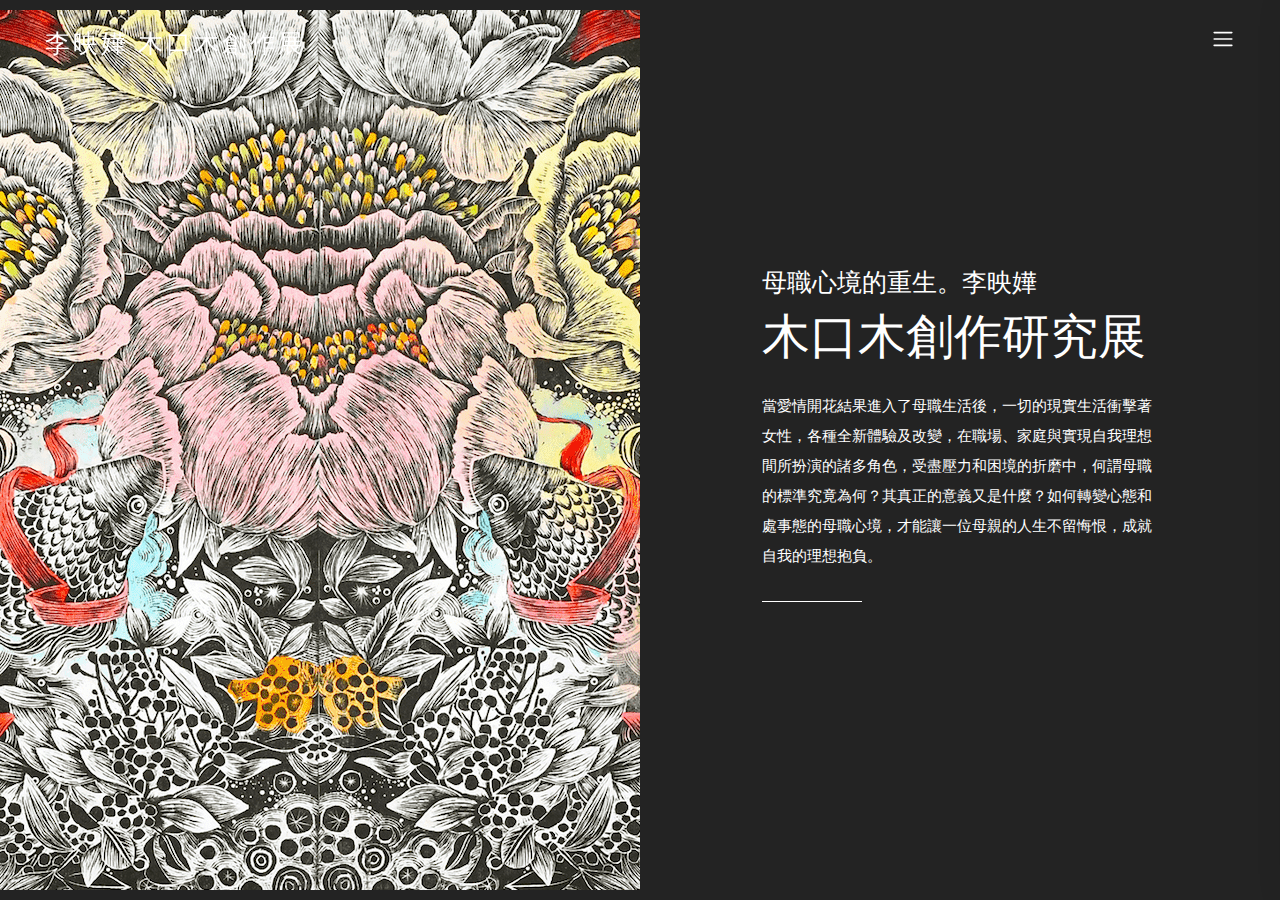
==== commit 09957dc3: "更新" ====
--- a/index.html
+++ b/index.html
@@ -11,7 +11,7 @@
     <!-- The above 4 meta tags *must* come first in the head; any other head content must come *after* these tags -->
 
     <!-- Title  -->
-    <title>Sonar - Photography Template</title>
+    <title>李映嬅 木口木創作展 母職心境的重生</title>
 
     <!-- Favicon  -->
     <link rel="icon" href="img/core-img/favicon.ico" />
@@ -27,7 +27,7 @@
     <link rel="stylesheet" href="scss/style.css" />
   </head>
 
-  <body>
+  <body class="index-bg-color">
     <!-- Preloader Start -->
     <div id="preloader">
       <div class="preload-content">
@@ -35,20 +35,6 @@
       </div>
     </div>
     <!-- Preloader End -->
-
-    <!-- Grids -->
-    <div class="grids d-flex justify-content-between">
-      <div class="grid1"></div>
-      <div class="grid2"></div>
-      <div class="grid3"></div>
-      <div class="grid4"></div>
-      <div class="grid5"></div>
-      <div class="grid6"></div>
-      <div class="grid7"></div>
-      <div class="grid8"></div>
-      <div class="grid9"></div>
-    </div>
-
     <!-- ***** Main Menu Area Start ***** -->
     <div class="mainMenu d-flex align-items-center justify-content-between">
       <!-- Close Icon -->
@@ -57,20 +43,20 @@
       </div>
       <!-- Logo Area -->
       <div class="logo-area">
-        <a href="index.html">Sonar</a>
+        <!-- <a href="index.html">Sonar</a> -->
       </div>
       <!-- Nav -->
       <div class="sonarNav">
         <nav>
           <ul>
             <li class="nav-item active">
-              <a class="nav-link" href="index.html">Home</a>
+              <a class="nav-link" href="index.html">首頁 / Home</a>
             </li>
             <li class="nav-item">
-              <a class="nav-link" href="about-me.html">About Me</a>
+              <a class="nav-link" href="about-me.html">關於我 / About Me</a>
             </li>
             <li class="nav-item">
-              <a class="nav-link" href="portfolio.html">Portfolio</a>
+              <a class="nav-link" href="portfolio.html">作品集 / Portfolio</a>
             </li>
           </ul>
         </nav>
@@ -100,12 +86,12 @@
             <div class="menu-area d-flex justify-content-between">
               <!-- Logo Area  -->
               <div class="logo-area">
-                <a href="index.html">Sonar</a>
+                <a href="index.html">李映嬅 木口木創作展</a>
               </div>
 
               <div class="menu-content-area d-flex align-items-center">
                 <!-- Header Social Area -->
-                <div class="header-social-area d-flex align-items-center">
+                <!-- <div class="header-social-area d-flex align-items-center">
                   <a
                     href="#"
                     data-toggle="tooltip"
@@ -141,7 +127,7 @@
                     title="Twitter"
                     ><i class="fa fa-twitter" aria-hidden="true"></i
                   ></a>
-                </div>
+                </div> -->
                 <!-- Menu Icon -->
                 <span class="navbar-toggler-icon" id="menuIcon"></span>
               </div>
@@ -168,14 +154,13 @@
         <div class="container-fluid h-100">
           <div class="row h-100 align-items-center justify-content-center">
             <div class="col-12 col-md-8">
+              <h2 class="text-md">母職心境的重生。李映嬅</h2>
+
+              <h2>木口木創作研究展</h2>
+              <p>
+                當愛情開花結果進入了母職生活後，一切的現實生活衝擊著女性，各種全新體驗及改變，在職場、家庭與實現自我理想間所扮演的諸多角色，受盡壓力和困境的折磨中，何謂母職的標準究竟為何？其真正的意義又是什麼？如何轉變心態和處事態的母職心境，才能讓一位母親的人生不留悔恨，成就自我的理想抱負。
+              </p>
               <div class="line"></div>
-              <h2>Elements</h2>
-              <p>
-                Lorem ipsum dolor sit amet, consectetur adipiscing elit.
-                Praesent vel tortor facilisis, volutpat nulla placerat,
-                tincidunt mi. Nullam vel orci dui.
-              </p>
-              <a href="#" class="btn sonar-btn white-btn">contact me</a>
             </div>
           </div>
         </div>
--- a/scss/style.css
+++ b/scss/style.css
@@ -28,7 +28,7 @@
 h4,
 h5,
 h6 {
-  color: #ba9850;
+  color: #2f2f2f;
   font-weight: 300;
 }
 
@@ -68,7 +68,7 @@
   -webkit-box-pack: center;
   -ms-flex-pack: center;
   justify-content: center;
-  background-color: #ba9850;
+  background-color: #232323;
   position: fixed;
   width: 100%;
   height: 100%;
@@ -290,7 +290,7 @@
 }
 
 #scrollUp {
-  background-color: #ba9850;
+  background-color: #232323;
   border-radius: 50%;
   bottom: 60px;
   right: 60px;
@@ -380,7 +380,7 @@
 .section-heading .line {
   width: 100px;
   height: 1px;
-  background-color: #ba9850;
+  background-color: #232323;
   margin-bottom: 30px;
   display: block;
 }
@@ -414,9 +414,9 @@
   min-width: 180px;
   height: 66px;
   border: 1px solid;
-  border-color: #ba9850;
+  border-color: #2f2f2f;
   text-transform: uppercase;
-  color: #ba9850;
+  color: #2f2f2f;
   font-size: 12px;
   letter-spacing: 1px;
   border-radius: 0;
@@ -426,7 +426,7 @@
 }
 
 .sonar-btn:hover, .sonar-btn:focus {
-  background-color: #ba9850;
+  background-color: #2f2f2f;
   font-size: 12px;
   color: #ffffff;
 }
@@ -439,17 +439,17 @@
 
 .sonar-btn.white-btn:hover, .sonar-btn.white-btn:focus {
   background-color: #ffffff;
-  color: #ba9850;
+  color: #2f2f2f;
 }
 
 .sonar-btn.btn-2 {
-  background-color: #ba9850;
+  background-color: #2f2f2f;
   font-size: 12px;
   color: #ffffff;
 }
 
 .sonar-btn.btn-3 {
-  background-color: #ba9850;
+  background-color: #232323;
   color: #ffffff;
 }
 
@@ -459,7 +459,7 @@
   height: 100%;
   background-color: transparent;
   border: 1px solid;
-  border-color: #ba9850;
+  border-color: #232323;
   right: -6px;
   bottom: -6px;
   content: '';
@@ -467,7 +467,7 @@
 }
 
 .sonar-btn.btn-3:hover, .sonar-btn.btn-3:focus {
-  background-color: #ba9850;
+  background-color: #232323;
   color: #ffffff;
 }
 
@@ -483,7 +483,7 @@
   left: 0;
   width: 100%;
   height: 100%;
-  background-color: #ba9850;
+  background-color: #2f2f2f;
   opacity: 0.85;
   content: '';
 }
@@ -500,7 +500,7 @@
   left: 0;
   width: 100%;
   height: 100%;
-  background-color: #ba9850;
+  background-color: #000;
   opacity: 0.85;
   content: '';
 }
@@ -614,7 +614,7 @@
 }
 
 .header-area.sticky {
-  background-color: #ba9850;
+  background-color: #232323;
 }
 
 @media only screen and (max-width: 767px) {
@@ -634,7 +634,7 @@
   height: 100%;
   top: 0;
   right: -500px;
-  background-color: #ba9850;
+  background-color: #232323;
   z-index: 99999;
   text-align: center;
   -webkit-box-orient: vertical;
@@ -1220,7 +1220,7 @@
 
 /* :: Hero Area CSS */
 .hero-area {
-  background-color: #ba9850;
+  background-color: #232323;
   position: relative;
   z-index: 1;
   overflow: hidden;
@@ -1333,9 +1333,9 @@
   }
 }
 
-@media only screen and (max-width: 767px) {
+@media screen and (max-width: 768px) {
   .hero-area .hero-thumbnail {
-    height: 400px;
+    height: 500px;
   }
 }
 
@@ -1427,8 +1427,8 @@
 }
 
 .sonar-testimonials-area .owl-dots .owl-dot.active {
-  border-color: #ba9850;
-  background-color: #ba9850;
+  border-color: #232323;
+  background-color: #232323;
 }
 
 @media only screen and (min-width: 992px) and (max-width: 1199px) {
@@ -1571,7 +1571,7 @@
   width: 45px;
   height: auto;
   padding: 15px 10px;
-  background-color: #ba9850;
+  background-color: #000;
   top: -20px;
   left: 25px;
   font-weight: 100;
@@ -1594,7 +1594,7 @@
   font-size: 28px;
   margin-bottom: 5px;
   font-weight: 300;
-  color: #ba9850;
+  color: #2f2f2f;
 }
 
 .single-blog-area .post-content .headline:hover, .single-blog-area .post-content .headline:focus {
@@ -1608,7 +1608,7 @@
 .single-blog-area .post-content .post-meta a {
   font-size: 12px;
   font-weight: 500;
-  color: #ba9850;
+  color: #2f2f2f;
 }
 
 .single-blog-area .post-content .post-meta a:hover, .single-blog-area .post-content .post-meta a:focus {
@@ -1640,7 +1640,7 @@
 .search-widget-area form button {
   width: 50px;
   height: 42px;
-  background-color: #ba9850;
+  background-color: #232323;
   color: #ffffff;
   font-size: 16px;
   border: none;
@@ -1672,7 +1672,7 @@
 
 .latest-news-widget-area .widget-single-blog-post .widget-post-content a {
   font-size: 15px;
-  color: #ba9850;
+  color: #2f2f2f;
   margin-bottom: 5px;
   font-weight: 300;
 }
@@ -1743,7 +1743,7 @@
   border-radius: 0;
   font-size: 12px;
   font-style: italic;
-  color: #ba9850;
+  color: #2f2f2f;
   background-color: transparent;
 }
 
@@ -1986,7 +1986,7 @@
 }
 
 .single-accordion h6 a.collapsed {
-  background-color: #ba9850;
+  background-color: #2f2f2f;
   color: #ffffff;
 }
 
@@ -2020,7 +2020,7 @@
 
 .single-cool-fact-area i {
   font-size: 100px;
-  color: #ba9850;
+  color: #2f2f2f;
   margin-bottom: 30px;
   display: block;
 }
@@ -2093,7 +2093,7 @@
 .single-pie-bar p {
   margin-bottom: 0;
   font-weight: 300;
-  color: #ba9850;
+  color: #2f2f2f;
 }
 
 @media only screen and (max-width: 767px) {
@@ -2107,9 +2107,44 @@
   height: 100vh;
 }
 
-@media only screen and (min-width: 768px) and (max-width: 991px) {
+@media screen and (max-width: 768px) {
   .hero-area {
     height: auto;
   }
 }
+
+.mfp-image-holder .mfp-content {
+  max-width: 80%;
+}
+
+.text-md {
+  font-size: 25px !important;
+  margin-bottom: 10px !important;
+}
+
+.logo-area {
+  padding-top: 10px;
+}
+
+.logo-area a {
+  font-size: 25px !important;
+  font-weight: 500 !important;
+  letter-spacing: 3px;
+}
+
+.about-text {
+  height: 300px !important;
+  display: block !important;
+  color: #fff !important;
+  line-height: 2em !important;
+  font-weight: 100 !important;
+}
+
+.index-bg-color {
+  background-color: #232323 !important;
+}
+
+.hero-area .hero-thumbnail.aboutUs.about-before::before {
+  display: none;
+}
 /*# sourceMappingURL=style.css.map */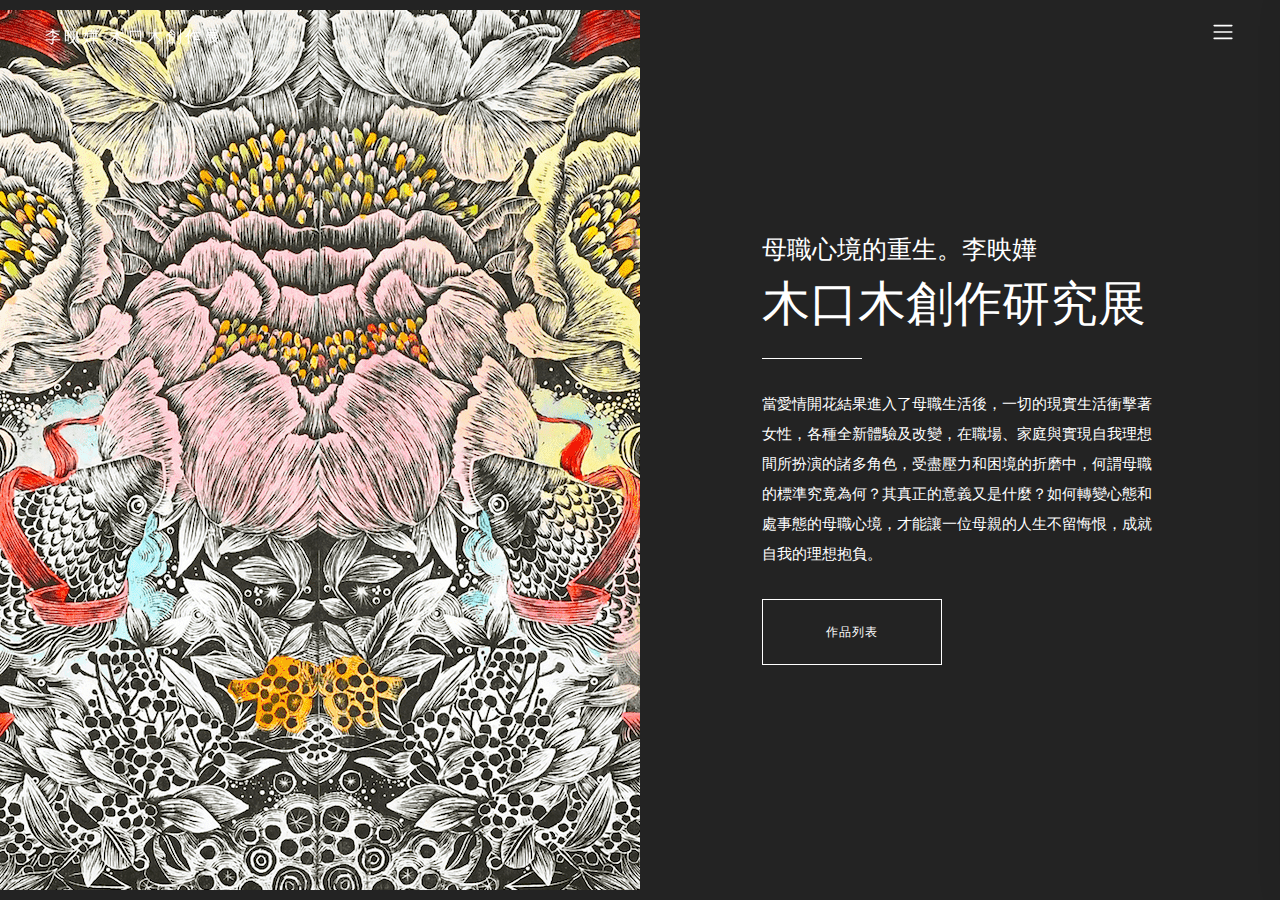
==== commit 599a2a87: "更新05" ====
--- a/index.html
+++ b/index.html
@@ -157,10 +157,12 @@
               <h2 class="text-md">母職心境的重生。李映嬅</h2>
 
               <h2>木口木創作研究展</h2>
+              <div class="line"></div>
               <p>
                 當愛情開花結果進入了母職生活後，一切的現實生活衝擊著女性，各種全新體驗及改變，在職場、家庭與實現自我理想間所扮演的諸多角色，受盡壓力和困境的折磨中，何謂母職的標準究竟為何？其真正的意義又是什麼？如何轉變心態和處事態的母職心境，才能讓一位母親的人生不留悔恨，成就自我的理想抱負。
               </p>
-              <div class="line"></div>
+
+              <a href="#" class="btn sonar-btn white-btn">作品列表</a>
             </div>
           </div>
         </div>
--- a/scss/style.css
+++ b/scss/style.css
@@ -2127,7 +2127,7 @@
 }
 
 .logo-area a {
-  font-size: 25px !important;
+  font-size: 16px !important;
   font-weight: 500 !important;
   letter-spacing: 3px;
 }
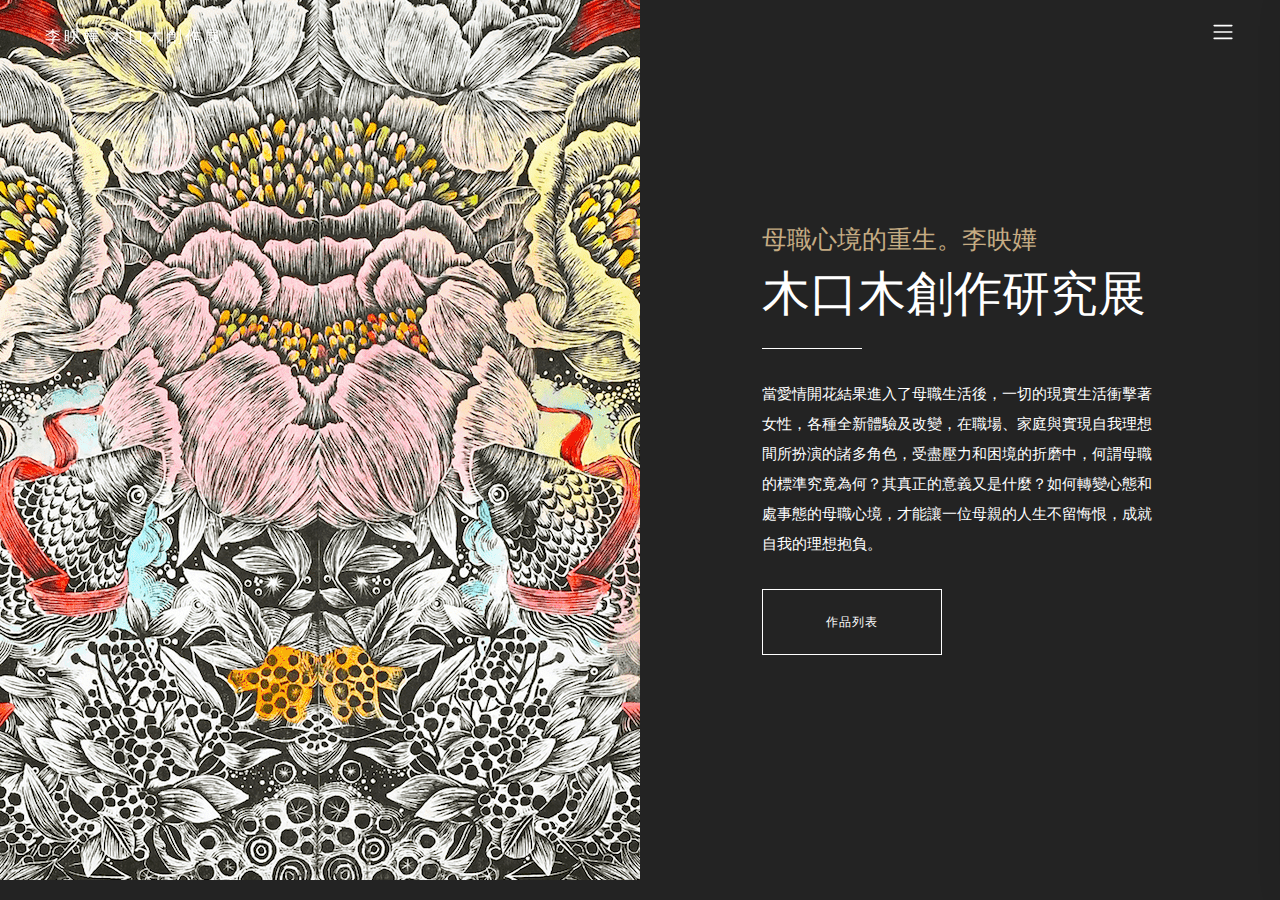
==== commit c0e46764: "修改02" ====
--- a/index.html
+++ b/index.html
@@ -154,7 +154,7 @@
         <div class="container-fluid h-100">
           <div class="row h-100 align-items-center justify-content-center">
             <div class="col-12 col-md-8">
-              <h2 class="text-md">母職心境的重生。李映嬅</h2>
+              <h2 class="text-md color-b">母職心境的重生。李映嬅</h2>
 
               <h2>木口木創作研究展</h2>
               <div class="line"></div>
@@ -162,7 +162,9 @@
                 當愛情開花結果進入了母職生活後，一切的現實生活衝擊著女性，各種全新體驗及改變，在職場、家庭與實現自我理想間所扮演的諸多角色，受盡壓力和困境的折磨中，何謂母職的標準究竟為何？其真正的意義又是什麼？如何轉變心態和處事態的母職心境，才能讓一位母親的人生不留悔恨，成就自我的理想抱負。
               </p>
 
-              <a href="#" class="btn sonar-btn white-btn">作品列表</a>
+              <a href="portfolio.html" class="btn sonar-btn white-btn"
+                >作品列表</a
+              >
             </div>
           </div>
         </div>
--- a/scss/style.css
+++ b/scss/style.css
@@ -307,7 +307,7 @@
 }
 
 #scrollUp:hover {
-  background-color: #192a56;
+  background-color: #b69460;
 }
 
 @media only screen and (min-width: 768px) and (max-width: 991px) {
@@ -553,11 +553,7 @@
 .grids div {
   width: 1px;
   height: 100%;
-  background-color: #e0e3e4;
-}
-
-.grids div:nth-child(5) {
-  background-color: #bababa;
+  background-color: #f5e7d1;
 }
 
 .grids div:first-child, .grids div:last-child {
@@ -714,6 +710,10 @@
   padding: 12px 15px;
 }
 
+.mainMenu .nav-link:hover {
+  color: #c6ac83;
+}
+
 @media only screen and (max-width: 767px) {
   .mainMenu .nav-link {
     font-size: 14px;
@@ -738,7 +738,7 @@
 
 .mainMenu .nav-link:hover::after, .mainMenu .nav-link:focus::after {
   width: 70px;
-  background-color: white;
+  background-color: #f5e7d1;
 }
 
 @media only screen and (min-width: 992px) and (max-width: 1199px) {
@@ -2103,10 +2103,6 @@
 }
 
 /* The end */
-.hero-area {
-  height: 100vh;
-}
-
 @media screen and (max-width: 768px) {
   .hero-area {
     height: auto;
@@ -2147,4 +2143,21 @@
 .hero-area .hero-thumbnail.aboutUs.about-before::before {
   display: none;
 }
+
+.gallery-content h4 {
+  font-weight: 400;
+}
+
+.gallery-content h4 + p {
+  font-weight: 400;
+}
+
+.win-color {
+  color: #936329;
+  font-weight: 400;
+}
+
+.text-md.color-b {
+  color: #c6ac83 !important;
+}
 /*# sourceMappingURL=style.css.map */